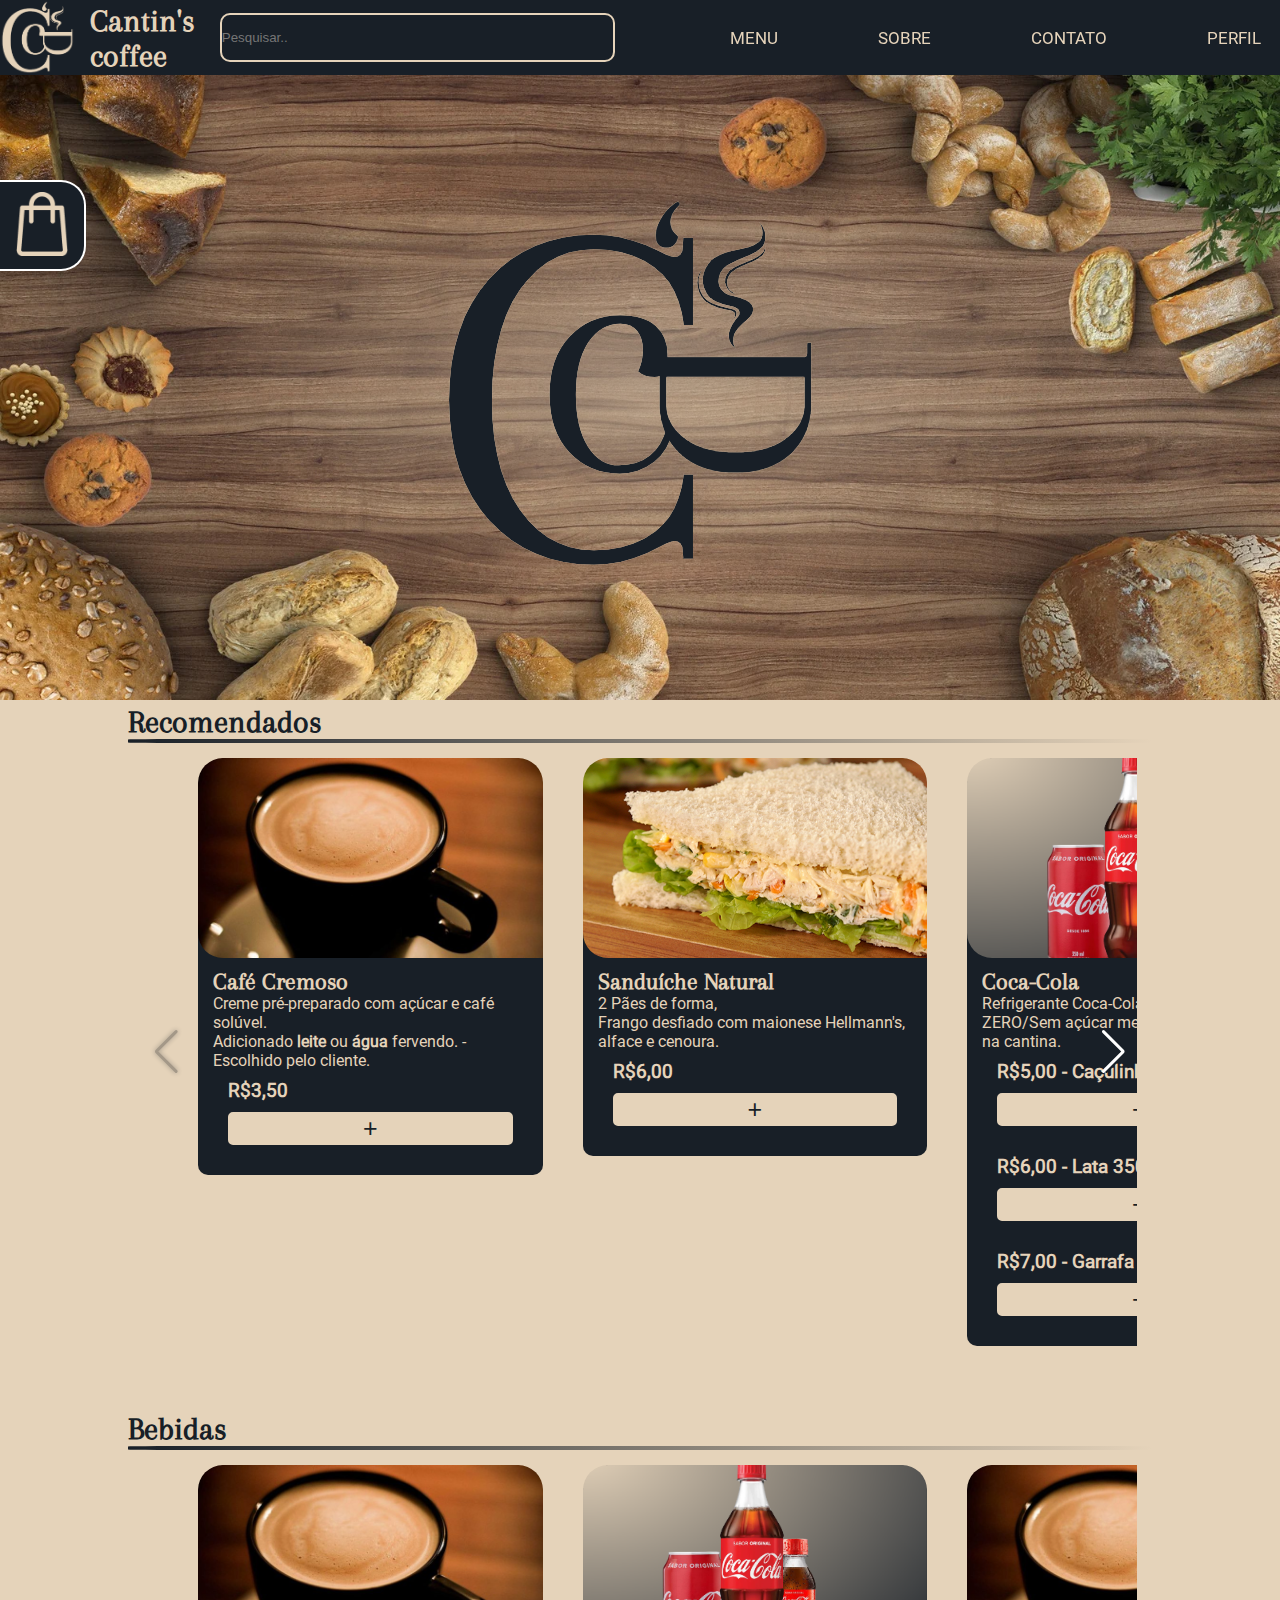
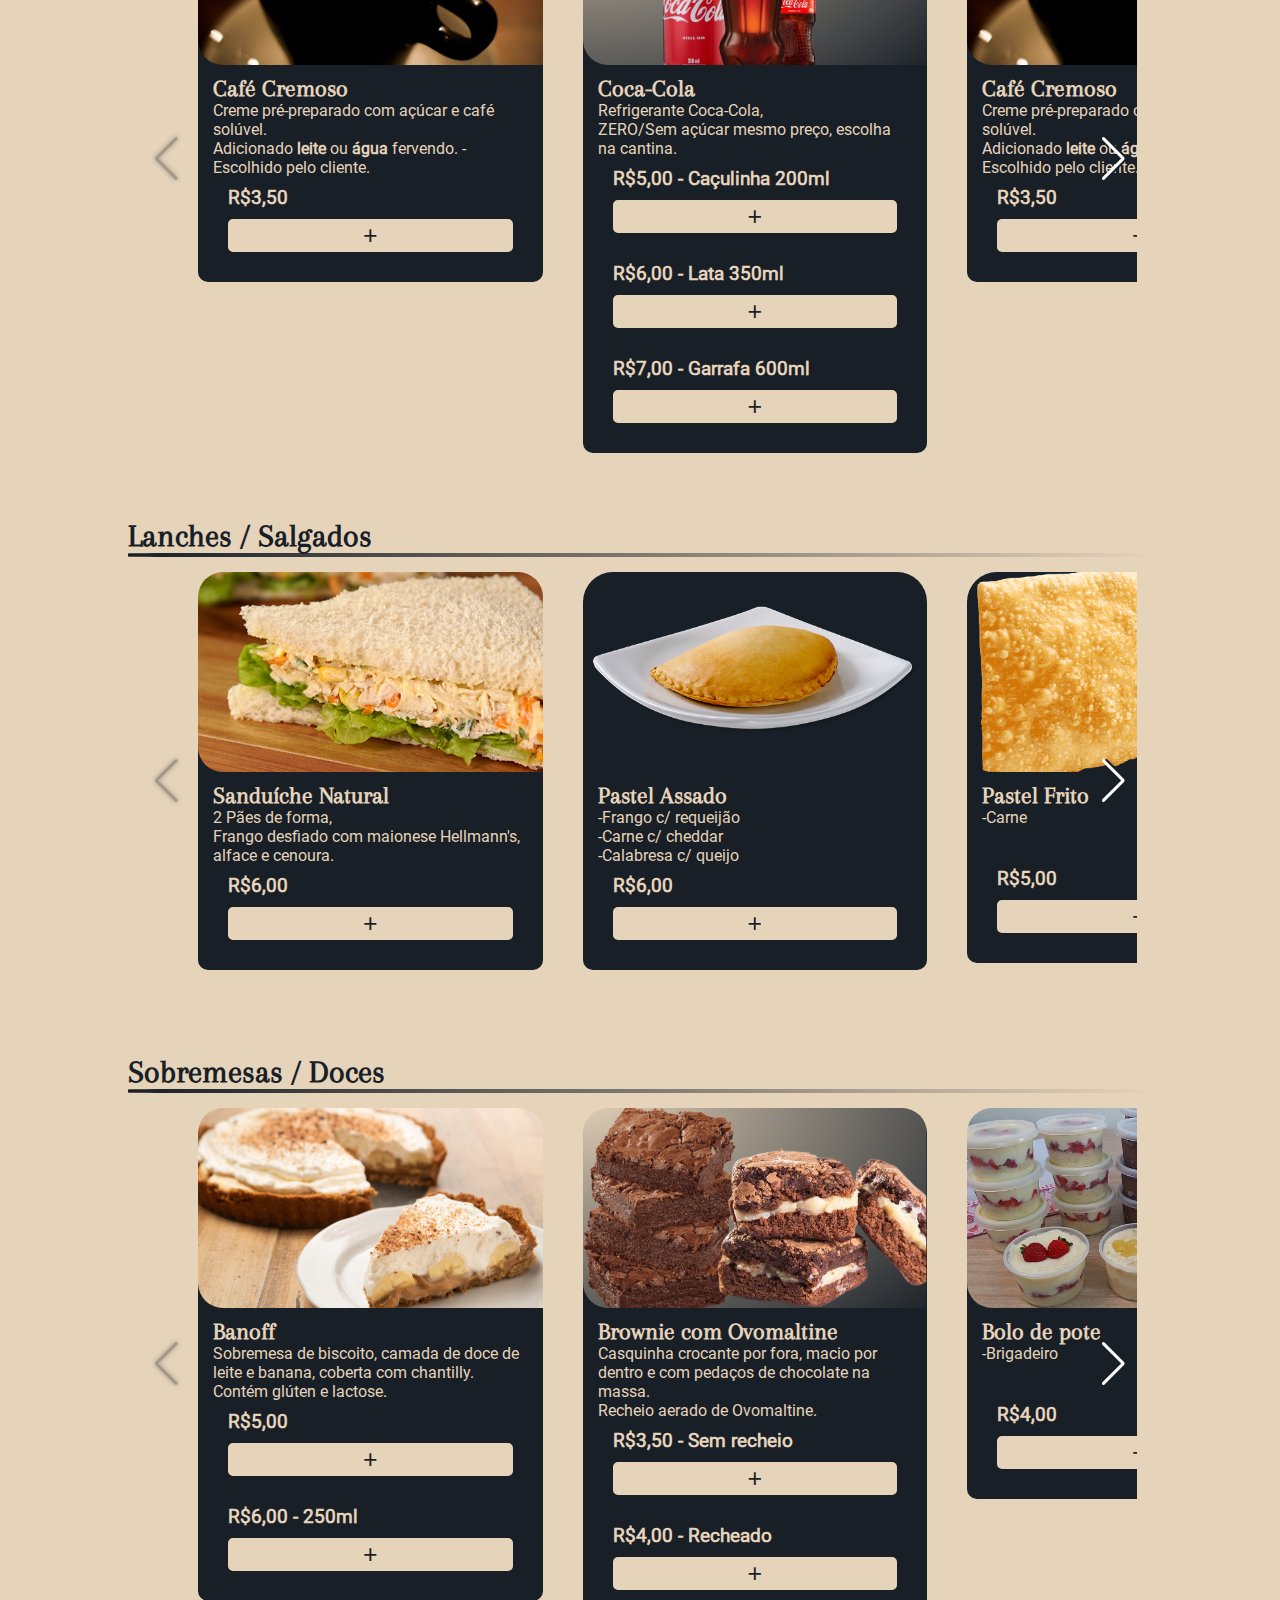
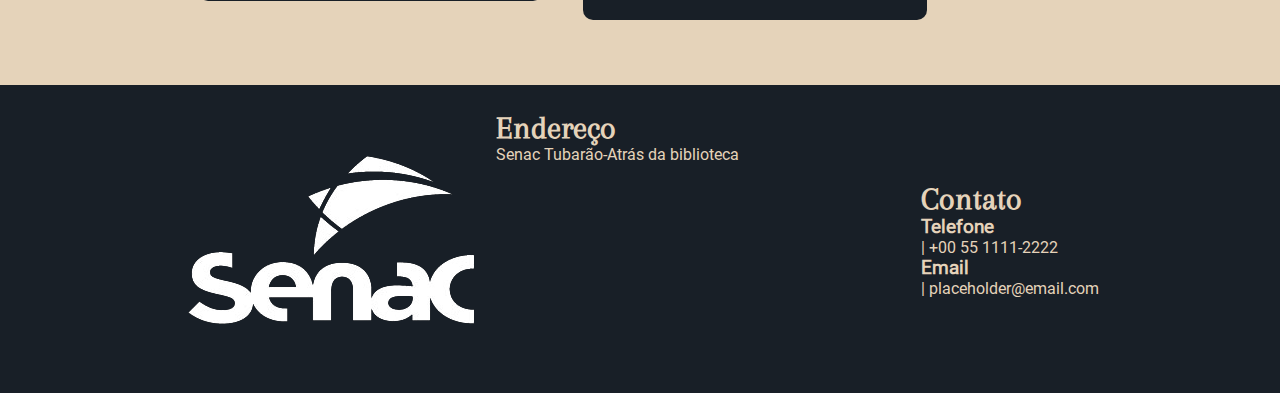
==== cantina/index.html @ e44fcb13 "cupcake" ====
<!DOCTYPE html>
<html lang="pt-br">
<head>
    <meta charset="UTF-8">
    <meta name="viewport" content="width=device-width, initial-scale=1.0">
    
    <link rel="stylesheet" href="css/cdn.jsdelivr.net_npm_swiper@10.3.1_swiper-bundle.min.css">
    <link rel="stylesheet" href="css/style.css">
    <link href='https://unpkg.com/boxicons@2.1.4/css/boxicons.min.css' rel='stylesheet'>
    
    <title>Cantin's Coffee</title>
</head>
<body>
    <div class="pop-up">
        <div class="sacola unblur">
            <button id="sacola" onclick="sacolaShow()" class="icone-sacola">
                <img src="images/sacola.png" alt="Sacola" title="Sacola">
            </button>
        </div>
        <div class="pop-carrinho unblur">
            <div class="carrinho">
                <div class="cabecalho-carrinho"> 
                    <button onclick="sacolaShow()" title="Fechar Sacola"> 
                        <i class="bx bx-chevron-left"></i>
                    </button>
                    <h2> Minha Sacola </h2>
                </div>   
                <ul>
                    <li class="carrinho-item"> 
                        <div class="imagem"> 
                            <img src="images/sanduiche-natural.jpg" alt="Sanduiche Natural"> 
                        </div>
                        <div class="info"> 
                            <h4> Sanduíche Natural </h4>
                            <div class="detalhes">
                                <p>2 Pães de forma, Frango desfiado com maionese Hellmann's, alface e cenoura.</p>
                            </div>
                            <div class="preco"> 
                                <p>R$6,00</p>
                                <div class="contador"> 
                                    <i class="bx bx-minus"> </i>
                                    <span id="quantidade">1</span>
                                    <i class="bx bx-plus"></i>
                                </div>
                            </div>
                        </div>
                    </li>
                    <li class="carrinho-item"> 
                        <div class="imagem"> 
                            <img src="images/sanduiche-natural.jpg" alt="Sanduiche Natural"> 
                        </div>
                        <div class="info"> 
                            <h4> Sanduíche Natural </h4>
                            <div class="detalhes">
                                <p>2 Pães de forma, Frango desfiado com maionese Hellmann's, alface e cenoura.</p>
                            </div>
                            <div class="preco"> 
                                <p>R$6,00</p>
                                <div class="contador"> 
                                    <i class="bx bx-minus"> </i>
                                    <span id="quantidade">1</span>
                                    <i class="bx bx-plus"></i>
                                </div>
                            </div>
                        </div>
                    </li>
                    <li class="carrinho-item"> 
                        <div class="imagem"> 
                            <img src="images/sanduiche-natural.jpg" alt="Sanduiche Natural"> 
                        </div>
                        <div class="info"> 
                            <h4> Sanduíche Natural </h4>
                            <div class="detalhes">
                                <p>2 Pães de forma, Frango desfiado com maionese Hellmann's, alface e cenoura.</p>
                            </div>
                            <div class="preco"> 
                                <p>R$6,00</p>
                                <div class="contador"> 
                                    <i class="bx bx-minus"> </i>
                                    <span id="quantidade">1</span>
                                    <i class="bx bx-plus"></i>
                                </div>
                            </div>
                        </div>
                    </li>
                </ul>
                <button class="pagar" id="pagar"><h3>pagar R$6,00</h3></button>
            </div>
        </div>
    </div>
    <div id="bg">
        <header>
            <h1 class="logo">
                <a href="#">
                    <img src="images/Logo.PNG" alt="Cantin's coffee">
                    <span>Cantin's coffee</span>
                </a>
            </h1>
            <input type="search" placeholder="Pesquisar.." class="barra-pesquisa">
            <menu>
                <ul class="nav-list">
                    <li class="nav-item"><a href="#menu" class="nav-link">MENU</a></li>
                    <li class="nav-item"><a href="#sobre" class="nav-link">SOBRE</a></li>
                    <li class="nav-item"><a href="#faleconosco" class="nav-link">CONTATO</a></li>
                    <li class="nav-item"><a href="#" class="nav-link">PERFIL</a></li>
                </ul>
            </menu>
            <div class="mobile-menu-icon">
                <button id="menu-button" onclick="menuShow()">
                    <img class="icon" src="images/menu-icone.png" alt="Menu">
                </button>
            </div>
        </header>
        <main>
            <menu class="mobile-menu">
                <ul class="nav-list">
                    <li class="nav-item"><a href="#menu" class="nav-link">MENU</a></li>
                    <li class="nav-item"><a href="#sobre" class="nav-link">SOBRE</a></li>
                    <li class="nav-item"><a href="#faleconosco" class="nav-link">CONTATO</a></li>
                    <li class="nav-item"><a href="#" class="nav-link">PERFIL</a></li>
                </ul>
            </menu>
            <article id="banner" class="banner">
                <div class="logo-banner">
                    <img src="images/Logo2-removebg.png" alt="Cantin's coffee" class="logo">
                </div>
                <img src="images/s2.jpg" alt="Cafeteria" class="background">
            </article>
            <article id="menu" class="menu">
                <section id="recomendados" class="cardapio">
                    <h1>Recomendados</h1>
                    <hr>
                    <section class="carrossel">
                        <div class="slide-container swiper">
                            <div class="slide-content slider-recomendados">
                                <div class="card-wrapper swiper-wrapper">
                                    <div class="card swiper-slide">
                                        <div class="image-content">
                                            <span class="overlay"></span>
                                            
                                            <div class="card-image">
                                                <img src="images/cafe-cremoso.jpg" alt="café cremoso" class="card-img">
                                            </div>
                                        </div>
                                        <div class="card-content">
                                            <div class="produto">
                                                <h2 class="nome">Café Cremoso</h2>
                                                <p class="descricao">Creme pré-preparado com açúcar e café solúvel.<br>Adicionado <strong>leite</strong> ou <strong>água</strong> fervendo. -Escolhido pelo cliente.</p>
                                            </div>
                                            <div class="valor">
                                                <h3 class="preco">R$3,50</h3>
                                                <button id="cafe-cremoso" class="button" title="adicionar">+</button>
                                            </div>
                                        </div>
                                    </div>
                                    <div class="card swiper-slide">
                                        <div class="image-content">
                                            <span class="overlay"></span>
                                            
                                            <div class="card-image">
                                                <img src="images/sanduiche-natural.jpg" alt="café cremoso" class="card-img">
                                            </div>
                                        </div>
                                        <div class="card-content">
                                            <div class="produto">
                                                <h2 class="nome">Sanduíche Natural</h2>
                                                <p class="descricao">2 Pães de forma,<br>Frango desfiado com maionese Hellmann's, alface e cenoura.</p>
                                            </div>
                                            <div class="valor">
                                                <h3 class="preco">R$6,00</h3>
                                                <button id="sanduiche-natural" class="button" title="adicionar">+</button>
                                            </div>
                                        </div>
                                    </div>
                                    <div class="card swiper-slide">
                                        <div class="image-content">
                                            <span class="overlay"></span>
                                            
                                            <div class="card-image">
                                                <img src="images/coca-cola.PNG" alt="café cremoso" class="card-img">
                                            </div>
                                        </div>
                                        <div class="card-content">
                                            <div class="produto">
                                                <h2 class="nome">Coca-Cola</h2>
                                                <p class="descricao">Refrigerante Coca-Cola,<br>ZERO/Sem açúcar mesmo preço, escolha na cantina.</p>
                                            </div>
                                            <div class="valor">
                                                <h3 class="preco">R$5,00 - Caçulinha 200ml</h3>
                                                <button id="refri-caçula" class="button" title="adicionar">+</button>
                                            </div>
                                            <div class="valor">
                                                <h3 class="preco">R$6,00 - Lata 350ml</h3>
                                                <button id="refri-lata" class="button" title="adicionar">+</button>
                                            </div>
                                            <div class="valor">
                                                <h3 class="preco">R$7,00 - Garrafa 600ml</h3>
                                                <button id="refri-garrafa" class="button" title="adicionar">+</button>
                                            </div>
                                        </div>
                                    </div>
                                    <div class="card swiper-slide">
                                        <div class="image-content">
                                            <span class="overlay"></span>
                                            
                                            <div class="card-image">
                                                <img src="images/banoff.jpg" alt="Banoff" class="card-img">
                                            </div>
                                        </div>
                                        <div class="card-content">
                                            <div class="produto">
                                                <h2 class="nome">Banoff</h2>
                                                <p class="descricao">Sobremesa de biscoito, camada de doce de leite e banana, coberta com chantilly.<br>Contém glúten e lactose.</p>
                                            </div>
                                            <div class="valor">
                                                <h3 class="preco">R$5,00</h3>
                                                <button id="banoff5" class="button" title="adicionar">+</button>
                                            </div>
                                            <div class="valor">
                                                <h3 class="preco">R$6,00 - 250ml</h3>
                                                <button id="banoff6" class="button" title="adicionar">+</button>
                                            </div>
                                        </div>
                                    </div>
                                    <div class="card swiper-slide">
                                        <div class="image-content">
                                            <span class="overlay"></span>
                                            
                                            <div class="card-image">
                                                <img src="images/brownie.PNG" alt="Brownie com/sem recheio" class="card-img">
                                            </div>
                                        </div>
                                        <div class="card-content">
                                            <div class="produto">
                                                <h2 class="nome">Brownie com Ovomaltine</h2>
                                                <p class="descricao">Casquinha crocante por fora, macio por dentro e com pedaços de chocolate na massa.<br>Recheio aerado de Ovomaltine.</p>
                                            </div>
                                            <div class="valor">
                                                <h3 class="preco">R$3,50 - Sem recheio</h3>
                                                <button id="brownie" class="button" title="adicionar">+</button>
                                            </div>
                                            <div class="valor">
                                                <h3 class="preco">R$4,00 - Recheado</h3>
                                                <button id="brownie-recheado" class="button" title="adicionar">+</button>
                                            </div>
                                        </div>
                                    </div>
                                    <div class="card swiper-slide">
                                        <div class="image-content">
                                            <span class="overlay"></span>
                                            
                                            <div class="card-image">
                                                <img src="images/pastel-assado.png" alt="Pastel Assado" class="card-img">
                                            </div>
                                        </div>
                                        <div class="card-content">
                                            <div class="produto">
                                                <h2 class="nome">Pastel Assado</h2>
                                                <p class="descricao">-Frango c/ requeijão<br>-Carne c/ cheddar<br>-Calabresa c/ queijo</p>
                                            </div>
                                            <div class="valor">
                                                <h3 class="preco">R$6,00</h3>
                                                <button id="pastel-assado" class="button" title="adicionar">+</button>
                                            </div>
                                        </div>
                                    </div>
                                    <div class="card swiper-slide">
                                        <div class="image-content">
                                            <span class="overlay"></span>
                                            
                                            <div class="card-image">
                                                <img src="images/pastel-frito.png" alt="Pastel Frito" class="card-img">
                                            </div>
                                        </div>
                                        <div class="card-content">
                                            <div class="produto">
                                                <h2 class="nome">Pastel Frito</h2>
                                                <p class="descricao">-Carne</p>
                                            </div>
                                            <div class="valor">
                                                <h3 class="preco">R$5,00</h3>
                                                <button id="pastel-frito" class="button" title="adicionar">+</button>
                                            </div>
                                        </div>
                                    </div>
                                    <div class="card swiper-slide">
                                        <div class="image-content">
                                            <span class="overlay"></span>
                                            
                                            <div class="card-image">
                                                <img src="images/torta-fria.jpg" alt="Torta Fria" class="card-img">
                                            </div>
                                        </div>
                                        <div class="card-content">
                                            <div class="produto">
                                                <h2 class="nome">Torta fria de Pote</h2>
                                                <p class="descricao">Frango desfiado, Maionese, cenoura.</p>
                                            </div>
                                            <div class="valor">
                                                <h3 class="preco">R$5,00</h3>
                                                <button id="torta-fria" class="button" title="adicionar">+</button>
                                            </div>
                                        </div>
                                    </div>
                                    <div class="card swiper-slide">
                                        <div class="image-content">
                                            <span class="overlay"></span>
                                            
                                            <div class="card-image">
                                                <img src="images/bolo-pote.jpg" alt="Bolo de pote" class="card-img">
                                            </div>
                                        </div>
                                        <div class="card-content">
                                            <div class="produto">
                                                <h2 class="nome">Bolo de pote</h2>
                                                <p class="descricao">-Brigadeiro<br></p>
                                            </div>
                                            <div class="valor">
                                                <h3 class="preco">R$4,00</h3>
                                                <button id="bolo-pote" class="button" title="adicionar">+</button>
                                            </div>
                                        </div>
                                    </div>
                                    <div class="card swiper-slide">
                                        <div class="image-content">
                                            <span class="overlay"></span>
                                            
                                            <div class="card-image">
                                                <img src="images/empadao.jpg" alt="Empadão" class="card-img">
                                            </div>
                                        </div>
                                        <div class="card-content">
                                            <div class="produto">
                                                <h2 class="nome">Empadão</h2>
                                                <p class="descricao">-Frango</p>
                                            </div>
                                            <div class="valor">
                                                <h3 class="preco">R$6,50</h3>
                                                <button id="empadao" class="button" title="adicionar">+</button>
                                            </div>
                                        </div>
                                    </div>
                                </div>
                            </div>
                            <div class="swiper-button-next swiper-button-next-recomendados swiper-navBtn"></div>
                            <div class="swiper-button-prev swiper-button-prev-recomendados swiper-navBtn"></div>
                        </div>
                    </section>
                </section>
                <section id="bebidas" class="cardapio">
                    <h1>Bebidas</h1>
                    <hr>
                    <section class="carrossel">
                        <div class="slide-container swiper">
                            <div class="slide-content slider-bebidas">
                                <div class="card-wrapper swiper-wrapper">
                                    <div class="card swiper-slide">
                                        <div class="image-content">
                                            <span class="overlay"></span>
                                            
                                            <div class="card-image">
                                                <img src="images/cafe-cremoso.jpg" alt="café cremoso" class="card-img">
                                            </div>
                                        </div>
                                        <div class="card-content">
                                            <div class="produto">
                                                <h2 class="nome">Café Cremoso</h2>
                                                <p class="descricao">Creme pré-preparado com açúcar e café solúvel.<br>Adicionado <strong>leite</strong> ou <strong>água</strong> fervendo. -Escolhido pelo cliente.</p>
                                            </div>
                                            <div class="valor">
                                                <h3 class="preco">R$3,50</h3>
                                                <button id="cafe-cremoso" class="button" title="adicionar">+</button>
                                            </div>
                                        </div>
                                    </div>
                                    <div class="card swiper-slide">
                                        <div class="image-content">
                                            <span class="overlay"></span>
                                            
                                            <div class="card-image">
                                                <img src="images/coca-cola.PNG" alt="Coca-Cola - Lata/Garrafa/Caçulinha" class="card-img">
                                            </div>
                                        </div>
                                        <div class="card-content">
                                            <div class="produto">
                                                <h2 class="nome">Coca-Cola</h2>
                                                <p class="descricao">Refrigerante Coca-Cola,<br>ZERO/Sem açúcar mesmo preço, escolha na cantina.</p>
                                            </div>
                                            <div class="valor">
                                                <h3 class="preco">R$5,00 - Caçulinha 200ml</h3>
                                                <button id="refri-caçula" class="button" title="adicionar">+</button>
                                            </div>
                                            <div class="valor">
                                                <h3 class="preco">R$6,00 - Lata 350ml</h3>
                                                <button id="refri-lata" class="button" title="adicionar">+</button>
                                            </div>
                                            <div class="valor">
                                                <h3 class="preco">R$7,00 - Garrafa 600ml</h3>
                                                <button id="refri-garrafa" class="button" title="adicionar">+</button>
                                            </div>
                                        </div>
                                    </div>
                                    <div class="card swiper-slide">
                                        <div class="image-content">
                                            <span class="overlay"></span>
                                            
                                            <div class="card-image">
                                                <img src="images/cafe-cremoso.jpg" alt="café cremoso" class="card-img">
                                            </div>
                                        </div>
                                        <div class="card-content">
                                            <div class="produto">
                                                <h2 class="nome">Café Cremoso</h2>
                                                <p class="descricao">Creme pré-preparado com açúcar e café solúvel.<br>Adicionado <strong>leite</strong> ou <strong>água</strong> fervendo. -Escolhido pelo cliente.</p>
                                            </div>
                                            <div class="valor">
                                                <h3 class="preco">R$3,50</h3>
                                                <button class="button" title="adicionar">+</button>
                                            </div>
                                        </div>
                                    </div>
                                    <div class="card swiper-slide">
                                        <div class="image-content">
                                            <span class="overlay"></span>
                                            
                                            <div class="card-image">
                                                <img src="images/cafe-cremoso.jpg" alt="café cremoso" class="card-img">
                                            </div>
                                        </div>
                                        <div class="card-content">
                                            <div class="produto">
                                                <h2 class="nome">Café Cremoso</h2>
                                                <p class="descricao">Creme pré-preparado com açúcar e café solúvel.<br>Adicionado <strong>leite</strong> ou <strong>água</strong> fervendo. -Escolhido pelo cliente.</p>
                                            </div>
                                            <div class="valor">
                                                <h3 class="preco">R$3,50</h3>
                                                <button class="button" title="adicionar">+</button>
                                            </div>
                                        </div>
                                    </div>
                                    <div class="card swiper-slide">
                                        <div class="image-content">
                                            <span class="overlay"></span>
                                            
                                            <div class="card-image">
                                                <img src="images/cafe-cremoso.jpg" alt="café cremoso" class="card-img">
                                            </div>
                                        </div>
                                        <div class="card-content">
                                            <div class="produto">
                                                <h2 class="nome">Café Cremoso</h2>
                                                <p class="descricao">Creme pré-preparado com açúcar e café solúvel.<br>Adicionado <strong>leite</strong> ou <strong>água</strong> fervendo. -Escolhido pelo cliente.</p>
                                            </div>
                                            <div class="valor">
                                                <h3 class="preco">R$3,50</h3>
                                                <button class="button" title="adicionar">+</button>
                                            </div>
                                        </div>
                                    </div>
                                    <div class="card swiper-slide">
                                        <div class="image-content">
                                            <span class="overlay"></span>
                                            
                                            <div class="card-image">
                                                <img src="images/cafe-cremoso.jpg" alt="café cremoso" class="card-img">
                                            </div>
                                        </div>
                                        <div class="card-content">
                                            <div class="produto">
                                                <h2 class="nome">Café Cremoso</h2>
                                                <p class="descricao">Creme pré-preparado com açúcar e café solúvel.<br>Adicionado <strong>leite</strong> ou <strong>água</strong> fervendo. -Escolhido pelo cliente.</p>
                                            </div>
                                            <div class="valor">
                                                <h3 class="preco">R$3,50</h3>
                                                <button class="button" title="adicionar">+</button>
                                            </div>
                                        </div>
                                    </div>
                                    <div class="card swiper-slide">
                                        <div class="image-content">
                                            <span class="overlay"></span>
                                            
                                            <div class="card-image">
                                                <img src="images/cafe-cremoso.jpg" alt="café cremoso" class="card-img">
                                            </div>
                                        </div>
                                        <div class="card-content">
                                            <div class="produto">
                                                <h2 class="nome">Café Cremoso</h2>
                                                <p class="descricao">Creme pré-preparado com açúcar e café solúvel.<br>Adicionado <strong>leite</strong> ou <strong>água</strong> fervendo. -Escolhido pelo cliente.</p>
                                            </div>
                                            <div class="valor">
                                                <h3 class="preco">R$3,50</h3>
                                                <button class="button" title="adicionar">+</button>
                                            </div>
                                        </div>
                                    </div>
                                    <div class="card swiper-slide">
                                        <div class="image-content">
                                            <span class="overlay"></span>
                                            
                                            <div class="card-image">
                                                <img src="images/cafe-cremoso.jpg" alt="café cremoso" class="card-img">
                                            </div>
                                        </div>
                                        <div class="card-content">
                                            <div class="produto">
                                                <h2 class="nome">Café Cremoso</h2>
                                                <p class="descricao">Creme pré-preparado com açúcar e café solúvel.<br>Adicionado <strong>leite</strong> ou <strong>água</strong> fervendo. -Escolhido pelo cliente.</p>
                                            </div>
                                            <div class="valor">
                                                <h3 class="preco">R$3,50</h3>
                                                <button class="button" title="adicionar">+</button>
                                            </div>
                                        </div>
                                    </div>
                                    <div class="card swiper-slide">
                                        <div class="image-content">
                                            <span class="overlay"></span>
                                            
                                            <div class="card-image">
                                                <img src="images/cafe-cremoso.jpg" alt="café cremoso" class="card-img">
                                            </div>
                                        </div>
                                        <div class="card-content">
                                            <div class="produto">
                                                <h2 class="nome">Café Cremoso</h2>
                                                <p class="descricao">Creme pré-preparado com açúcar e café solúvel.<br>Adicionado <strong>leite</strong> ou <strong>água</strong> fervendo. -Escolhido pelo cliente.</p>
                                            </div>
                                            <div class="valor">
                                                <h3 class="preco">R$3,50</h3>
                                                <button class="button" title="adicionar">+</button>
                                            </div>
                                        </div>
                                    </div>
                                    <div class="card swiper-slide">
                                        <div class="image-content">
                                            <span class="overlay"></span>
                                            
                                            <div class="card-image">
                                                <img src="images/cafe-cremoso.jpg" alt="café cremoso" class="card-img">
                                            </div>
                                        </div>
                                        <div class="card-content">
                                            <div class="produto">
                                                <h2 class="nome">Café Cremoso</h2>
                                                <p class="descricao">Creme pré-preparado com açúcar e café solúvel.<br>Adicionado <strong>leite</strong> ou <strong>água</strong> fervendo. -Escolhido pelo cliente.</p>
                                            </div>
                                            <div class="valor">
                                                <h3 class="preco">R$3,50</h3>
                                                <button class="button" title="adicionar">+</button>
                                            </div>
                                        </div>
                                    </div>
                                </div>
                            </div>
                            <div class="swiper-button-next swiper-button-next-bebidas swiper-navBtn"></div>
                            <div class="swiper-button-prev swiper-button-prev-bebidas swiper-navBtn"></div>
                        </div>
                    </section>
                </section>
                <section id="lanches" class="cardapio">
                    <h1>Lanches / Salgados</h1>
                    <hr>
                    <section class="carrossel">
                        <div class="slide-container swiper">
                            <div class="slide-content slider-lanches">
                                <div class="card-wrapper swiper-wrapper">
                                    <div class="card swiper-slide">
                                        <div class="image-content">
                                            <span class="overlay"></span>
                                            
                                            <div class="card-image">
                                                <img src="images/sanduiche-natural.jpg" alt="Sanduíche Natural" class="card-img">
                                            </div>
                                        </div>
                                        <div class="card-content">
                                            <div class="produto">
                                                <h2 class="nome">Sanduíche Natural</h2>
                                                <p class="descricao">2 Pães de forma,<br>Frango desfiado com maionese Hellmann's, alface e cenoura.</p>
                                            </div>
                                            <div class="valor">
                                                <h3 class="preco">R$6,00</h3>
                                                <button id="sanduiche-natural" class="button" title="adicionar">+</button>
                                            </div>
                                        </div>
                                    </div>
                                    <div class="card swiper-slide">
                                        <div class="image-content">
                                            <span class="overlay"></span>
                                            
                                            <div class="card-image">
                                                <img src="images/pastel-assado.png" alt="Pastel Assado" class="card-img">
                                            </div>
                                        </div>
                                        <div class="card-content">
                                            <div class="produto">
                                                <h2 class="nome">Pastel Assado</h2>
                                                <p class="descricao">-Frango c/ requeijão<br>-Carne c/ cheddar<br>-Calabresa c/ queijo</p>
                                            </div>
                                            <div class="valor">
                                                <h3 class="preco">R$6,00</h3>
                                                <button id="pastel-assado" class="button" title="adicionar">+</button>
                                            </div>
                                        </div>
                                    </div>
                                    <div class="card swiper-slide">
                                        <div class="image-content">
                                            <span class="overlay"></span>
                                            
                                            <div class="card-image">
                                                <img src="images/pastel-frito.png" alt="Pastel Frito" class="card-img">
                                            </div>
                                        </div>
                                        <div class="card-content">
                                            <div class="produto">
                                                <h2 class="nome">Pastel Frito</h2>
                                                <p class="descricao">-Carne</p>
                                            </div>
                                            <div class="valor">
                                                <h3 class="preco">R$5,00</h3>
                                                <button id="pastel-frito" class="button" title="adicionar">+</button>
                                            </div>
                                        </div>
                                    </div>
                                    <div class="card swiper-slide">
                                        <div class="image-content">
                                            <span class="overlay"></span>
                                            
                                            <div class="card-image">
                                                <img src="images/torta-fria.jpg" alt="Torta Fria" class="card-img">
                                            </div>
                                        </div>
                                        <div class="card-content">
                                            <div class="produto">
                                                <h2 class="nome">Torta fria de Pote</h2>
                                                <p class="descricao">Frango desfiado, Maionese, cenoura.</p>
                                            </div>
                                            <div class="valor">
                                                <h3 class="preco">R$5,00</h3>
                                                <button id="torta-fria" class="button" title="adicionar">+</button>
                                            </div>
                                        </div>
                                    </div>
                                    <div class="card swiper-slide">
                                        <div class="image-content">
                                            <span class="overlay"></span>
                                            
                                            <div class="card-image">
                                                <img src="images/empadao.jpg" alt="Empadão" class="card-img">
                                            </div>
                                        </div>
                                        <div class="card-content">
                                            <div class="produto">
                                                <h2 class="nome">Empadão</h2>
                                                <p class="descricao">-Frango</p>
                                            </div>
                                            <div class="valor">
                                                <h3 class="preco">R$6,50</h3>
                                                <button id="empadao" class="button" title="adicionar">+</button>
                                            </div>
                                        </div>
                                    </div>
                                    <div class="card swiper-slide">
                                        <div class="image-content">
                                            <span class="overlay"></span>
                                            
                                            <div class="card-image">
                                                <img src="images/cafe-cremoso.jpg" alt="café cremoso" class="card-img">
                                            </div>
                                        </div>
                                        <div class="card-content">
                                            <div class="produto">
                                                <h2 class="nome">Café Cremoso</h2>
                                                <p class="descricao">Creme pré-preparado com açúcar e café solúvel.<br>Adicionado <strong>leite</strong> ou <strong>água</strong> fervendo. -Escolhido pelo cliente.</p>
                                            </div>
                                            <div class="valor">
                                                <h3 class="preco">R$3,50</h3>
                                                <button class="button" title="adicionar">+</button>
                                            </div>
                                        </div>
                                    </div>
                                    <div class="card swiper-slide">
                                        <div class="image-content">
                                            <span class="overlay"></span>
                                            
                                            <div class="card-image">
                                                <img src="images/cafe-cremoso.jpg" alt="café cremoso" class="card-img">
                                            </div>
                                        </div>
                                        <div class="card-content">
                                            <div class="produto">
                                                <h2 class="nome">Café Cremoso</h2>
                                                <p class="descricao">Creme pré-preparado com açúcar e café solúvel.<br>Adicionado <strong>leite</strong> ou <strong>água</strong> fervendo. -Escolhido pelo cliente.</p>
                                            </div>
                                            <div class="valor">
                                                <h3 class="preco">R$3,50</h3>
                                                <button class="button" title="adicionar">+</button>
                                            </div>
                                        </div>
                                    </div>
                                    <div class="card swiper-slide">
                                        <div class="image-content">
                                            <span class="overlay"></span>
                                            
                                            <div class="card-image">
                                                <img src="images/cafe-cremoso.jpg" alt="café cremoso" class="card-img">
                                            </div>
                                        </div>
                                        <div class="card-content">
                                            <div class="produto">
                                                <h2 class="nome">Café Cremoso</h2>
                                                <p class="descricao">Creme pré-preparado com açúcar e café solúvel.<br>Adicionado <strong>leite</strong> ou <strong>água</strong> fervendo. -Escolhido pelo cliente.</p>
                                            </div>
                                            <div class="valor">
                                                <h3 class="preco">R$3,50</h3>
                                                <button class="button" title="adicionar">+</button>
                                            </div>
                                        </div>
                                    </div>
                                    <div class="card swiper-slide">
                                        <div class="image-content">
                                            <span class="overlay"></span>
                                            
                                            <div class="card-image">
                                                <img src="images/cafe-cremoso.jpg" alt="café cremoso" class="card-img">
                                            </div>
                                        </div>
                                        <div class="card-content">
                                            <div class="produto">
                                                <h2 class="nome">Café Cremoso</h2>
                                                <p class="descricao">Creme pré-preparado com açúcar e café solúvel.<br>Adicionado <strong>leite</strong> ou <strong>água</strong> fervendo. -Escolhido pelo cliente.</p>
                                            </div>
                                            <div class="valor">
                                                <h3 class="preco">R$3,50</h3>
                                                <button class="button" title="adicionar">+</button>
                                            </div>
                                        </div>
                                    </div>
                                    <div class="card swiper-slide">
                                        <div class="image-content">
                                            <span class="overlay"></span>
                                            
                                            <div class="card-image">
                                                <img src="images/cafe-cremoso.jpg" alt="café cremoso" class="card-img">
                                            </div>
                                        </div>
                                        <div class="card-content">
                                            <div class="produto">
                                                <h2 class="nome">Café Cremoso</h2>
                                                <p class="descricao">Creme pré-preparado com açúcar e café solúvel.<br>Adicionado <strong>leite</strong> ou <strong>água</strong> fervendo. -Escolhido pelo cliente.</p>
                                            </div>
                                            <div class="valor">
                                                <h3 class="preco">R$3,50</h3>
                                                <button class="button" title="adicionar">+</button>
                                            </div>
                                        </div>
                                    </div>
                                    <div class="card swiper-slide">
                                        <div class="image-content">
                                            <span class="overlay"></span>
                                            
                                            <div class="card-image">
                                                <img src="images/cafe-cremoso.jpg" alt="café cremoso" class="card-img">
                                            </div>
                                        </div>
                                        <div class="card-content">
                                            <div class="produto">
                                                <h2 class="nome">Café Cremoso</h2>
                                                <p class="descricao">Creme pré-preparado com açúcar e café solúvel.<br>Adicionado <strong>leite</strong> ou <strong>água</strong> fervendo. -Escolhido pelo cliente.</p>
                                            </div>
                                            <div class="valor">
                                                <h3 class="preco">R$3,50</h3>
                                                <button class="button" title="adicionar">+</button>
                                            </div>
                                        </div>
                                    </div>
                                </div>
                            </div>
                            <div class="swiper-button-next swiper-button-next-lanches swiper-navBtn"></div>
                            <div class="swiper-button-prev swiper-button-prev-lanches swiper-navBtn"></div>
                        </div>
                    </section>
                </section>
                <section id="doces" class="cardapio">
                    <h1>Sobremesas / Doces</h1>
                    <hr>
                    <section class="carrossel">
                        <div class="slide-container swiper">
                            <div class="slide-content slider-doces">
                                <div class="card-wrapper swiper-wrapper">
                                    <div class="card swiper-slide">
                                        <div class="image-content">
                                            <span class="overlay"></span>
                                            
                                            <div class="card-image">
                                                <img src="images/banoff.jpg" alt="Banoff" class="card-img">
                                            </div>
                                        </div>
                                        <div class="card-content">
                                            <div class="produto">
                                                <h2 class="nome">Banoff</h2>
                                                <p class="descricao">Sobremesa de biscoito, camada de doce de leite e banana, coberta com chantilly.<br>Contém glúten e lactose.</p>
                                            </div>
                                            <div class="valor">
                                                <h3 class="preco">R$5,00</h3>
                                                <button id="banoff5" class="button" title="adicionar">+</button>
                                            </div>
                                            <div class="valor">
                                                <h3 class="preco">R$6,00 - 250ml</h3>
                                                <button id="banoff6" class="button" title="adicionar">+</button>
                                            </div>
                                        </div>
                                    </div>
                                    <div class="card swiper-slide">
                                        <div class="image-content">
                                            <span class="overlay"></span>
                                            
                                            <div class="card-image">
                                                <img src="images/brownie.PNG" alt="Brownie com/sem recheio" class="card-img">
                                            </div>
                                        </div>
                                        <div class="card-content">
                                            <div class="produto">
                                                <h2 class="nome">Brownie com Ovomaltine</h2>
                                                <p class="descricao">Casquinha crocante por fora, macio por dentro e com pedaços de chocolate na massa.<br>Recheio aerado de Ovomaltine.</p>
                                            </div>
                                            <div class="valor">
                                                <h3 class="preco">R$3,50 - Sem recheio</h3>
                                                <button id="brownie" class="button" title="adicionar">+</button>
                                            </div>
                                            <div class="valor">
                                                <h3 class="preco">R$4,00 - Recheado</h3>
                                                <button id="brownie-recheado" class="button" title="adicionar">+</button>
                                            </div>
                                        </div>
                                    </div>
                                    <div class="card swiper-slide">
                                        <div class="image-content">
                                            <span class="overlay"></span>
                                            
                                            <div class="card-image">
                                                <img src="images/bolo-pote.jpg" alt="Bolo de pote" class="card-img">
                                            </div>
                                        </div>
                                        <div class="card-content">
                                            <div class="produto">
                                                <h2 class="nome">Bolo de pote</h2>
                                                <p class="descricao">-Brigadeiro<br></p>
                                            </div>
                                            <div class="valor">
                                                <h3 class="preco">R$4,00</h3>
                                                <button id="bolo-pote" class="button" title="adicionar">+</button>
                                            </div>
                                        </div>
                                    </div>
                                    <div class="card swiper-slide">
                                        <div class="image-content">
                                            <span class="overlay"></span>
                                            
                                            <div class="card-image">
                                                <img src="images/cupcake.jpg" alt="Cupcake" class="card-img">
                                            </div>
                                        </div>
                                        <div class="card-content">
                                            <div class="produto">
                                                <h2 class="nome">Cupcake</h2>
                                                <p class="descricao">-Brigadeiro<br>-Chocolate c/ chantily</p>
                                            </div>
                                            <div class="valor">
                                                <h3 class="preco">R$4,00</h3>
                                                <button id="cupcake" class="button" title="adicionar">+</button>
                                            </div>
                                        </div>
                                    </div>
                                    <div class="card swiper-slide">
                                        <div class="image-content">
                                            <span class="overlay"></span>
                                            
                                            <div class="card-image">
                                                <img src="images/cafe-cremoso.jpg" alt="café cremoso" class="card-img">
                                            </div>
                                        </div>
                                        <div class="card-content">
                                            <div class="produto">
                                                <h2 class="nome">Café Cremoso</h2>
                                                <p class="descricao">Creme pré-preparado com açúcar e café solúvel.<br>Adicionado <strong>leite</strong> ou <strong>água</strong> fervendo. -Escolhido pelo cliente.</p>
                                            </div>
                                            <div class="valor">
                                                <h3 class="preco">R$3,50</h3>
                                                <button class="button" title="adicionar">+</button>
                                            </div>
                                        </div>
                                    </div>
                                    <div class="card swiper-slide">
                                        <div class="image-content">
                                            <span class="overlay"></span>
                                            
                                            <div class="card-image">
                                                <img src="images/cafe-cremoso.jpg" alt="café cremoso" class="card-img">
                                            </div>
                                        </div>
                                        <div class="card-content">
                                            <div class="produto">
                                                <h2 class="nome">Café Cremoso</h2>
                                                <p class="descricao">Creme pré-preparado com açúcar e café solúvel.<br>Adicionado <strong>leite</strong> ou <strong>água</strong> fervendo. -Escolhido pelo cliente.</p>
                                            </div>
                                            <div class="valor">
                                                <h3 class="preco">R$3,50</h3>
                                                <button class="button" title="adicionar">+</button>
                                            </div>
                                        </div>
                                    </div>
                                    <div class="card swiper-slide">
                                        <div class="image-content">
                                            <span class="overlay"></span>
                                            
                                            <div class="card-image">
                                                <img src="images/cafe-cremoso.jpg" alt="café cremoso" class="card-img">
                                            </div>
                                        </div>
                                        <div class="card-content">
                                            <div class="produto">
                                                <h2 class="nome">Café Cremoso</h2>
                                                <p class="descricao">Creme pré-preparado com açúcar e café solúvel.<br>Adicionado <strong>leite</strong> ou <strong>água</strong> fervendo. -Escolhido pelo cliente.</p>
                                            </div>
                                            <div class="valor">
                                                <h3 class="preco">R$3,50</h3>
                                                <button class="button" title="adicionar">+</button>
                                            </div>
                                        </div>
                                    </div>
                                    <div class="card swiper-slide">
                                        <div class="image-content">
                                            <span class="overlay"></span>
                                            
                                            <div class="card-image">
                                                <img src="images/cafe-cremoso.jpg" alt="café cremoso" class="card-img">
                                            </div>
                                        </div>
                                        <div class="card-content">
                                            <div class="produto">
                                                <h2 class="nome">Café Cremoso</h2>
                                                <p class="descricao">Creme pré-preparado com açúcar e café solúvel.<br>Adicionado <strong>leite</strong> ou <strong>água</strong> fervendo. -Escolhido pelo cliente.</p>
                                            </div>
                                            <div class="valor">
                                                <h3 class="preco">R$3,50</h3>
                                                <button class="button" title="adicionar">+</button>
                                            </div>
                                        </div>
                                    </div>
                                    <div class="card swiper-slide">
                                        <div class="image-content">
                                            <span class="overlay"></span>
                                            
                                            <div class="card-image">
                                                <img src="images/cafe-cremoso.jpg" alt="café cremoso" class="card-img">
                                            </div>
                                        </div>
                                        <div class="card-content">
                                            <div class="produto">
                                                <h2 class="nome">Café Cremoso</h2>
                                                <p class="descricao">Creme pré-preparado com açúcar e café solúvel.<br>Adicionado <strong>leite</strong> ou <strong>água</strong> fervendo. -Escolhido pelo cliente.</p>
                                            </div>
                                            <div class="valor">
                                                <h3 class="preco">R$3,50</h3>
                                                <button class="button" title="adicionar">+</button>
                                            </div>
                                        </div>
                                    </div>
                                    <div class="card swiper-slide">
                                        <div class="image-content">
                                            <span class="overlay"></span>
                                            
                                            <div class="card-image">
                                                <img src="images/cafe-cremoso.jpg" alt="café cremoso" class="card-img">
                                            </div>
                                        </div>
                                        <div class="card-content">
                                            <div class="produto">
                                                <h2 class="nome">Café Cremoso</h2>
                                                <p class="descricao">Creme pré-preparado com açúcar e café solúvel.<br>Adicionado <strong>leite</strong> ou <strong>água</strong> fervendo. -Escolhido pelo cliente.</p>
                                            </div>
                                            <div class="valor">
                                                <h3 class="preco">R$3,50</h3>
                                                <button class="button" title="adicionar">+</button>
                                            </div>
                                        </div>
                                    </div>
                                </div>
                            </div>
                            <div class="swiper-button-next swiper-button-next-doces swiper-navBtn"></div>
                            <div class="swiper-button-prev swiper-button-prev-doces swiper-navBtn"></div>
                        </div>
                    </section>
                </section>
            </article>
        </main>
        <footer>
            <article id="sobre" class="sobre">
                <img src="images/senac.png" alt="Senac Tubarão">
                <div class="mapa">
                    <h1>Endereço</h1>
                    <p>Senac Tubarão-Atrás da biblioteca</p>
                    <iframe src="https://www.google.com/maps/embed?pb=!1m18!1m12!1m3!1d521.3751773231862!2d-48.99959013743967!3d-28.468096346565492!2m3!1f0!2f0!3f0!3m2!1i1024!2i768!4f13.1!3m3!1m2!1s0x95214303350ac019%3A0x9a0bea4bedff7e82!2sFaculdade%20Senac%20Tubar%C3%A3o!5e0!3m2!1spt-PT!2sbr!4v1697587692860!5m2!1spt-PT!2sbr" width="245" height="200" style="border:0;" allowfullscreen="" loading="lazy" referrerpolicy="no-referrer-when-downgrade"></iframe>
                </div>
            </article>
            <article id="faleconosco" class="faleconosco">
                <h1>Contato</h1>
                <h3>Telefone</h3>
                <p>| +00 55 1111-2222</p>
                <h3>Email</h3>
                <p>| placeholder@email.com</p>
            </article>
        </footer>
    </div>
</body>
<script src="js/cdn.jsdelivr.net_npm_swiper@10.3.1_swiper-bundle.min.js"></script>
<script src="js/script.js"></script>
</html>
---- cantina/css/style.css ----
@font-face {
    font-family: 'Arapey';
    src: url(../fonts/Arapey/Arapey-Regular.ttf);
}
@font-face {
    font-family: 'Roboto';
    src: url(../fonts/Roboto/Roboto-Regular.ttf);
}
:root{ 
    --cor-primaria: #181f27;
    --cor-secundaria: #e5d3ba;
    --cor-fundo: #2b2b2b; 
}
*{
    margin: 0;
    padding: 0;
    box-sizing: border-box;
}
body{
    background-color: #e5d3ba;
    color: #181f27;
    font-family: 'Roboto';
    overflow-x: hidden;
    min-width: 735px;
    max-width: 100vw;
}
h1{
    font-size: xx-large;
}
h2{
    font-size:x-large;
}
h1, h2{
    font-family: 'Arapey';
    font-weight: bolder;
}
h3, h4, h5, h6{
    font-family: 'Roboto';
    font-weight: bolder;
}
p{
    font-family: 'Roboto';
    font-weight: 500;
}
hr{
    width: 100%;
    padding: 2px;
    background: linear-gradient(to right, #181f27, #e5d3ba);
    border: 1px transparent;
    border-radius: 10%;
}

#bg.blur{
    filter: blur(3px);
    pointer-events: none;
    user-select: none;
}
.unblur{
    filter: none !important;
}

/*CABEÇALHO*/
header{
    background-color: #181f27;
    color: #e5d3ba;
    position: sticky;
    top: 0;
    display: flex;
    flex-direction: row;
    justify-content: space-between;
    align-items: center;
    height: 75px;
    z-index: 3;
}
header .logo a{
    display: flex;
    align-items: center;
    justify-content: space-between;
    font-family: 'Arapey';
}
header .logo img{
    height: 75px;
    width: auto;
    padding-right: 15px;
}
.barra-pesquisa{
    background-color: transparent;
    border: solid 2px #e5d3ba;
    color: #e5d3ba;
    height: 65%;
    width: 50%;
    padding: 20px 0;
    margin: 0 25px;
    border-radius: 10px;
}
header menu{
    width: 50%;
    padding: 25px;
}
header ul{
    display: flex;
    list-style: none;
    justify-content: space-between;
    padding: 15px;
}
header ul li{
    height: 100%;
}
header a{
    color: #e5d3ba;
    text-decoration: none;
}
header menu a{
    font-size: 17px;
    padding: 30px 50px;
    background-image: linear-gradient(#e5d3ba ,#e5d3ba);
    background-size: 100% 0;
    background-repeat: no-repeat;
    transition: .4s;
}
header menu a:hover{
    background-size: 100% 100%;
    color: #181f27;
}

.nav-list{
    display: flex;
    align-items: center;
    list-style: none;
    background-color: #181f27;
    color: #e5d3ba;
}
.nav-link{
    text-decoration: none;
    color: #e5d3ba;
}
.mobile-menu-icon{
    display: none;
}
.mobile-menu {
    display: none;
}
@media screen and (max-width: 1250px){
    .mobile-menu.open {
        display: block;
        position: sticky;
        top: 75px;
        z-index: 5;
        background-color: #181f27;
        color: #e5d3ba;
    }
    header menu{
        display: none;
    }
    .mobile-menu-icon{
        display: block;
    }
    .mobile-menu-icon .icon{
        position: relative;
        top: 2px;
        width: auto;
        height: 75px;
    }
    .mobile-menu-icon .icon:hover{
        box-shadow: 0 2px #e5d3ba;
    }
    .mobile-menu-icon button{
        background-color: transparent;
        border: none;
        cursor: pointer;
    }

    .mobile-menu ul{
        display: flex;
        flex-direction: column;
        text-align: center;
        padding-bottom: 3rem;
        border-top: 1px solid #e5d3ba;
    }
    .nav-item{
        display: block;
        justify-content: space-around;
        height: 0;
        width: 100%;
        padding: 2rem 0;
    }
    .nav-link{
        display: list-item;
        position: relative;
        padding: 1.5rem 0;
    }
    .nav-link:hover{
        background-color: #e5d3ba;
        color: #181f27;
    }
}
/*CORPO*/
.banner{
    display: block;
    position: relative;
    width: 100%;
    pointer-events: none;
    user-select: none;
}
.banner .background{
    object-fit:cover;
    object-position: 50% 100%;
    width: 100%;
    height: 625px;
}
.logo-banner{
    display: flex;
    position: absolute;
    justify-content: center;
    align-items: center;
    z-index: 2;
    width: 100%;
    height: 625px;
    background: radial-gradient(#e5d3ba80, transparent, transparent);
}
.logo-banner .logo{
    position: absolute;
}

/*SACOLA / CARRINHO*/
.sacola{
    position: fixed;
    top: 20%;
    z-index: 5;
    width: fit-content;
}
.icone-sacola{
    padding: 10px;
    background-color: #181f27;
    border: 2px solid #fff;
    border-left: none;
    border-radius: 0 25px 25px 0;
}
.icone-sacola:hover{
    box-shadow: 2px 2px 10px #181f27;
}
.icone-sacola img{
    height: auto;
    width: 5vw;
    cursor: pointer;
    user-select: none;
    -webkit-user-drag: none;
}

.pop-carrinho{
    display: none;
}
.pop-carrinho.open{
    display: flex;
    justify-content: center;
    align-items: center;
    position: fixed;
    z-index: 4;
    height: 100%;
    width: 100%;
}
.carrinho{
    display: flex;
    flex-direction: column;
    max-height: 70%;
    width: 450px;
    padding: 35px;
    background: #181f27;
    color: #e5d3ba;
    border-radius: 10px;
}

.carrinho .cabecalho-carrinho { 
    display: flex;
}

.carrinho .cabecalho-carrinho button{
   cursor: pointer;
   width: 40px;
   height: 40px;
   font-size: 2rem;
   line-height: 50%;
   color: var(--cor-secundaria);
   background: var(--cor-fundo);
   border: 2px solid #fff;
   border-radius: 8px 25px 25px 8px;
}

.carrinho .cabecalho-carrinho button:hover{
    color: var(--cor-primaria);
    background: var(--cor-secundaria);
    border-color: var(--cor-primaria);
}

.carrinho .cabecalho-carrinho h2{ 
    margin: auto;
    text-align: center;
    color: var(--cor-secundaria);
}

.carrinho ul{
    overflow-y: auto;
    overflow-x: hidden;
}

.carrinho .carrinho-item{ 
    display: flex;
    position: relative; 
    width: 90%;
    margin: 30px;
    height: 20vh;
    border-radius: 25px 10px 10px 25px;
    background-color: var(--cor-secundaria);
    box-shadow: 0 4px 10px var(--cor-fundo);
    user-select: none;
}

.carrinho .carrinho-item .imagem{ 
    display: flex;
    justify-content: flex-end;
    align-items: center;
    width: 10vw;
    pointer-events: none;
}
.carrinho .carrinho-item img{ 
    object-fit: cover;
    width: 100%;
    height: 100%;
    border-radius: 25px 0 0 25px;
}
.carrinho .carrinho-item .info{ 
    width: 70%; 
    height: 100%;
    padding: 14px; 
    color: var(--cor-primaria);
}

.carrinho .carrinho-item .detalhes{ 
    overflow-y: auto;
    height: 75%;
}

.carrinho .carrinho-item .preco{ 
    color: var(--cor-primaria);
    margin-top: 8px;
}

.carrinho .carrinho-item .contador{ 
    position: absolute;
    right: 15px;
    bottom: 0;
}

.carrinho .carrinho-item .contador i{ 
    cursor: pointer;
    width: 25px; 
    height: 35px; 
    font-size: 0.75rem;
    font-weight: 700;
    text-align: center;
    line-height: 35px;
    background: var(--cor-primaria);
    color: #fff;
    border: 2px solid var(--cor-primaria);
    border-bottom: none;
    border-radius: 8px 8px 0 0;
}
.carrinho .carrinho-item .contador i:hover{ 
    color: var(--cor-primaria);
    background: var(--cor-secundaria);
}

.carrinho .carrinho-item .contador span{ 
    margin: 0 6px; 
    font: 700 1rem; 
    color: var(--cor-primaria);
}

.carrinho .pagar {
    cursor: pointer;
    width: 100%;
    margin-top: 10px; 
    padding: 15px 0; 
    color: var(--cor-fundo);
    background: var(--cor-secundaria);
    border: 2px solid var(--cor-primaria);
    border-radius: 8px;
    transition: 0.3s;
}

.carrinho .pagar:hover{ 
    background: var(--cor-primaria);
    color: var(--cor-secundaria);
    border-color: var(--cor-secundaria);
}
/**/

.menu{
    display: flex;
    flex-direction: column;
    align-items: center;
    justify-content: center;
    width: 100%;
}
.cardapio{
    width: 80%;
    margin-bottom: 50px;
}

.carrossel{
    min-height: min-content;
    max-height: 1000px;
    display: flex;
    align-items: center;
    justify-content: center;
    padding: 15px;
}
@media (max-width: 760px) {
    .swiper-button-next {
      right: 15px;
      transform: rotate(90deg);
    }
    .swiper-button-prev {
      bottom: 41px;
      transform: rotate(90deg);
    }
    .cardapio{
        width: 70%;
    }
    .slide-content{
        padding-right: 0 !important;
    }
}
.swiper-navBtn{
    color: #fff;
    text-shadow: 3px 0 #181f27;
    transition: .3s ease;
}
.swiper-navBtn:hover{
    color: #e5d3ba;
    text-shadow: 0px 0px 5px #181f27;
    font-weight: 900;
}
.swiper-button-disabled{
    color: #2b2b2b;
    text-shadow: 0 0 5px #181f27;
    font-weight: 100;
    font-size: small;
}

.slide-container{
    width: 100%;
    height: 100%;
}
.slide-content{
    margin: 0 40px;
    padding-right: 200px;
    min-height: min-content;
    max-height: 1000px;
}
.card{
    height: fit-content;
    max-height: 40%;
    border-radius: 30px 30px 10px 10px;
    margin: 0 15px;
    background-color: #181f27;
    color: #e5d3ba;
}
.card-content{
    display: flex;
    flex-direction: column;
    align-items: left;
    padding: 10px 15px;
    height: 60%;
    justify-content: space-between;
}
.card-content h2, .card-content p, .card-content .button{
    z-index: 2;
}
.image-content{
    position: relative;
    row-gap: 5px;
}
.card-image{
    align-content: center;
    position: relative;
    height: 200px;
    border-radius: 25px 25px 0 25px;
}
.card-image .card-img{
    height: 100%;
    width: 100%;
    object-fit: cover;
    border-radius: 25px 25px 0 25px;
    user-select: none;
}

.nome{
    color: #e5d3ba;
}
.descricao{
    min-height: 50px;
    color: #e5d3ba;
}
.valor{
    display: flex;
    flex-direction: column;
    align-items: left;
    padding: 10px 15px;
    width: 100%;
}
.preco{
    color: #e5d3ba;
}
.button{    
    border: none;
    font-size: 25px;
    padding: 0 15px;
    border-radius: 5px;
    margin: 10px 0;
    border: 2px solid #e5d3ba;
    background-color: #e5d3ba;
    color: #181f27;
    transition: all .3s ease;
    user-select: none;
}
.button:hover{
    background-color: #181f27;
    color: #e5d3ba;
    cursor: pointer;
}

/*RODAPÉ*/
footer{
    display: flex;
    flex-direction: row;
    justify-content: space-evenly;
    align-items: center;
    background-color: #181f27;
    color: #e5d3ba;
}
.sobre{
    display: flex;
    align-items: left;
    justify-content: space-between;
    padding: 25px 0;
}
.sobre img{
    object-fit: scale-down;
    padding: 25px 15px 25px 0;
}
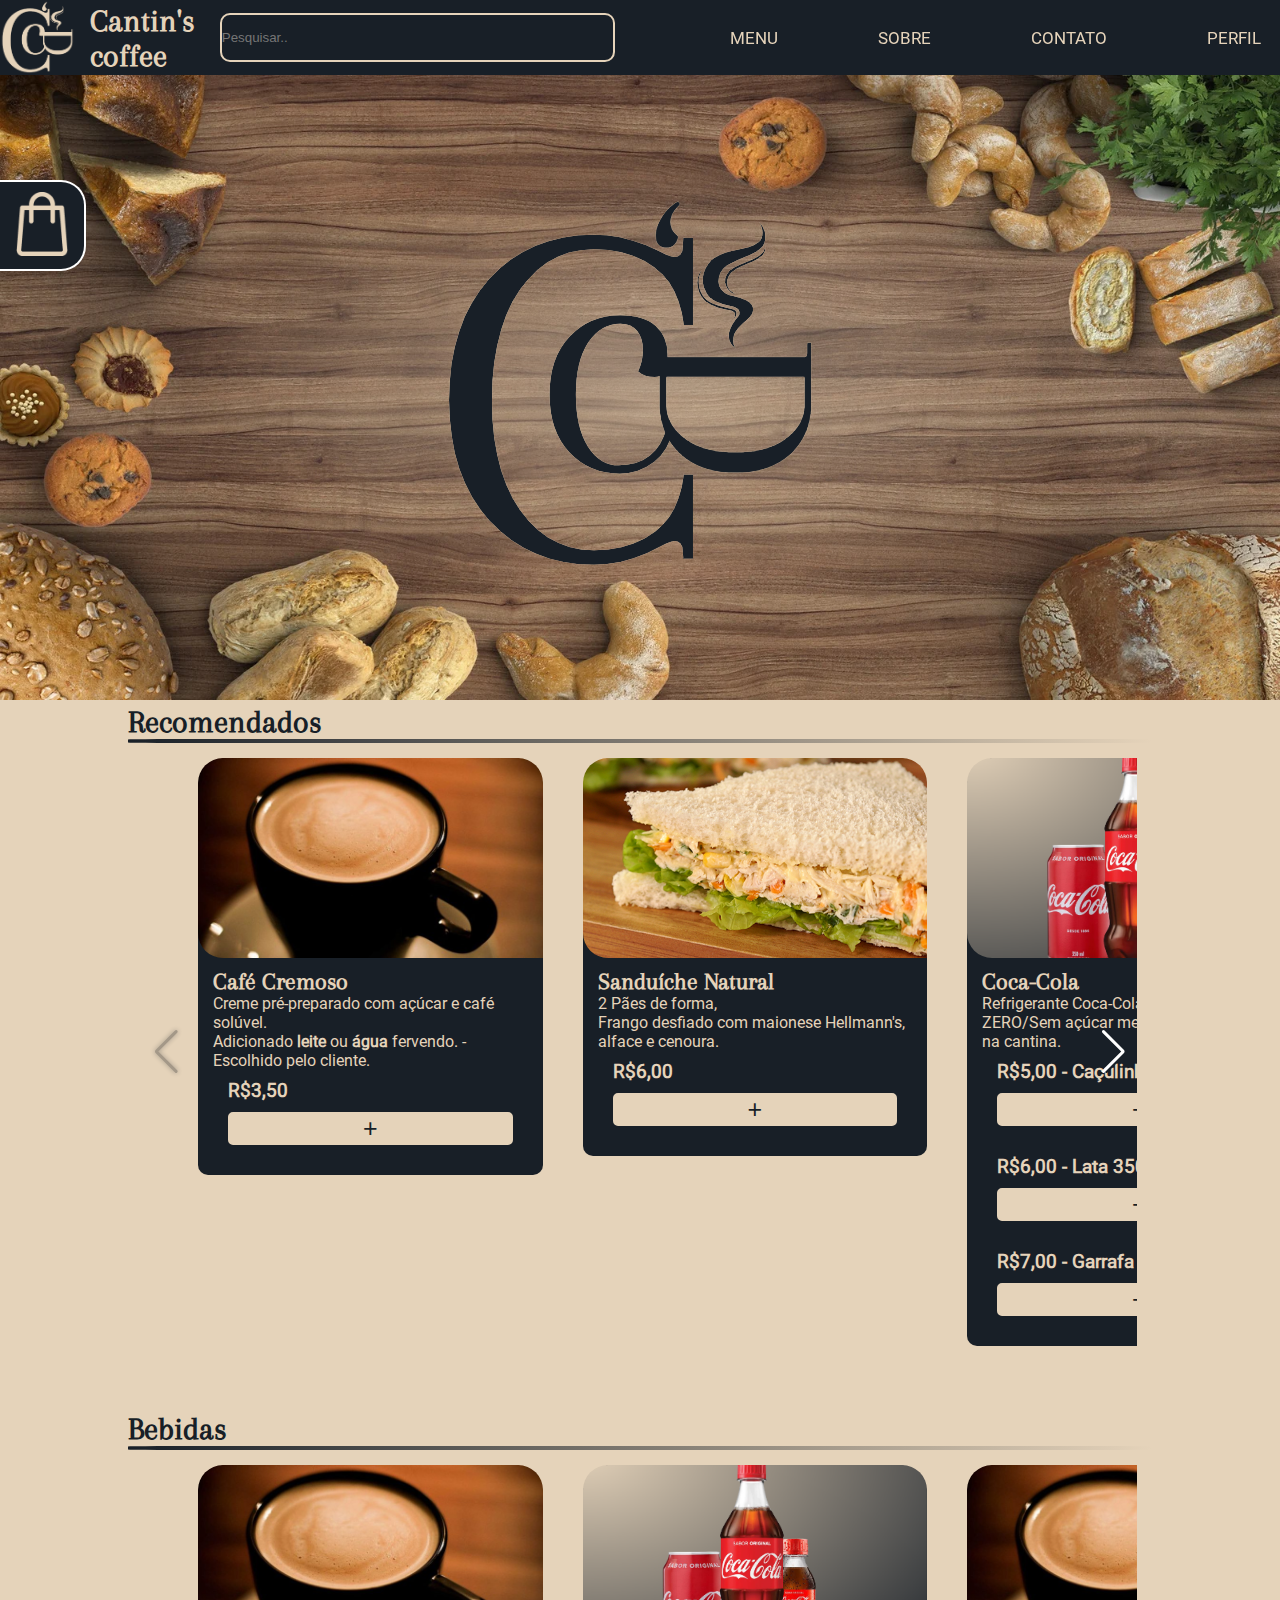
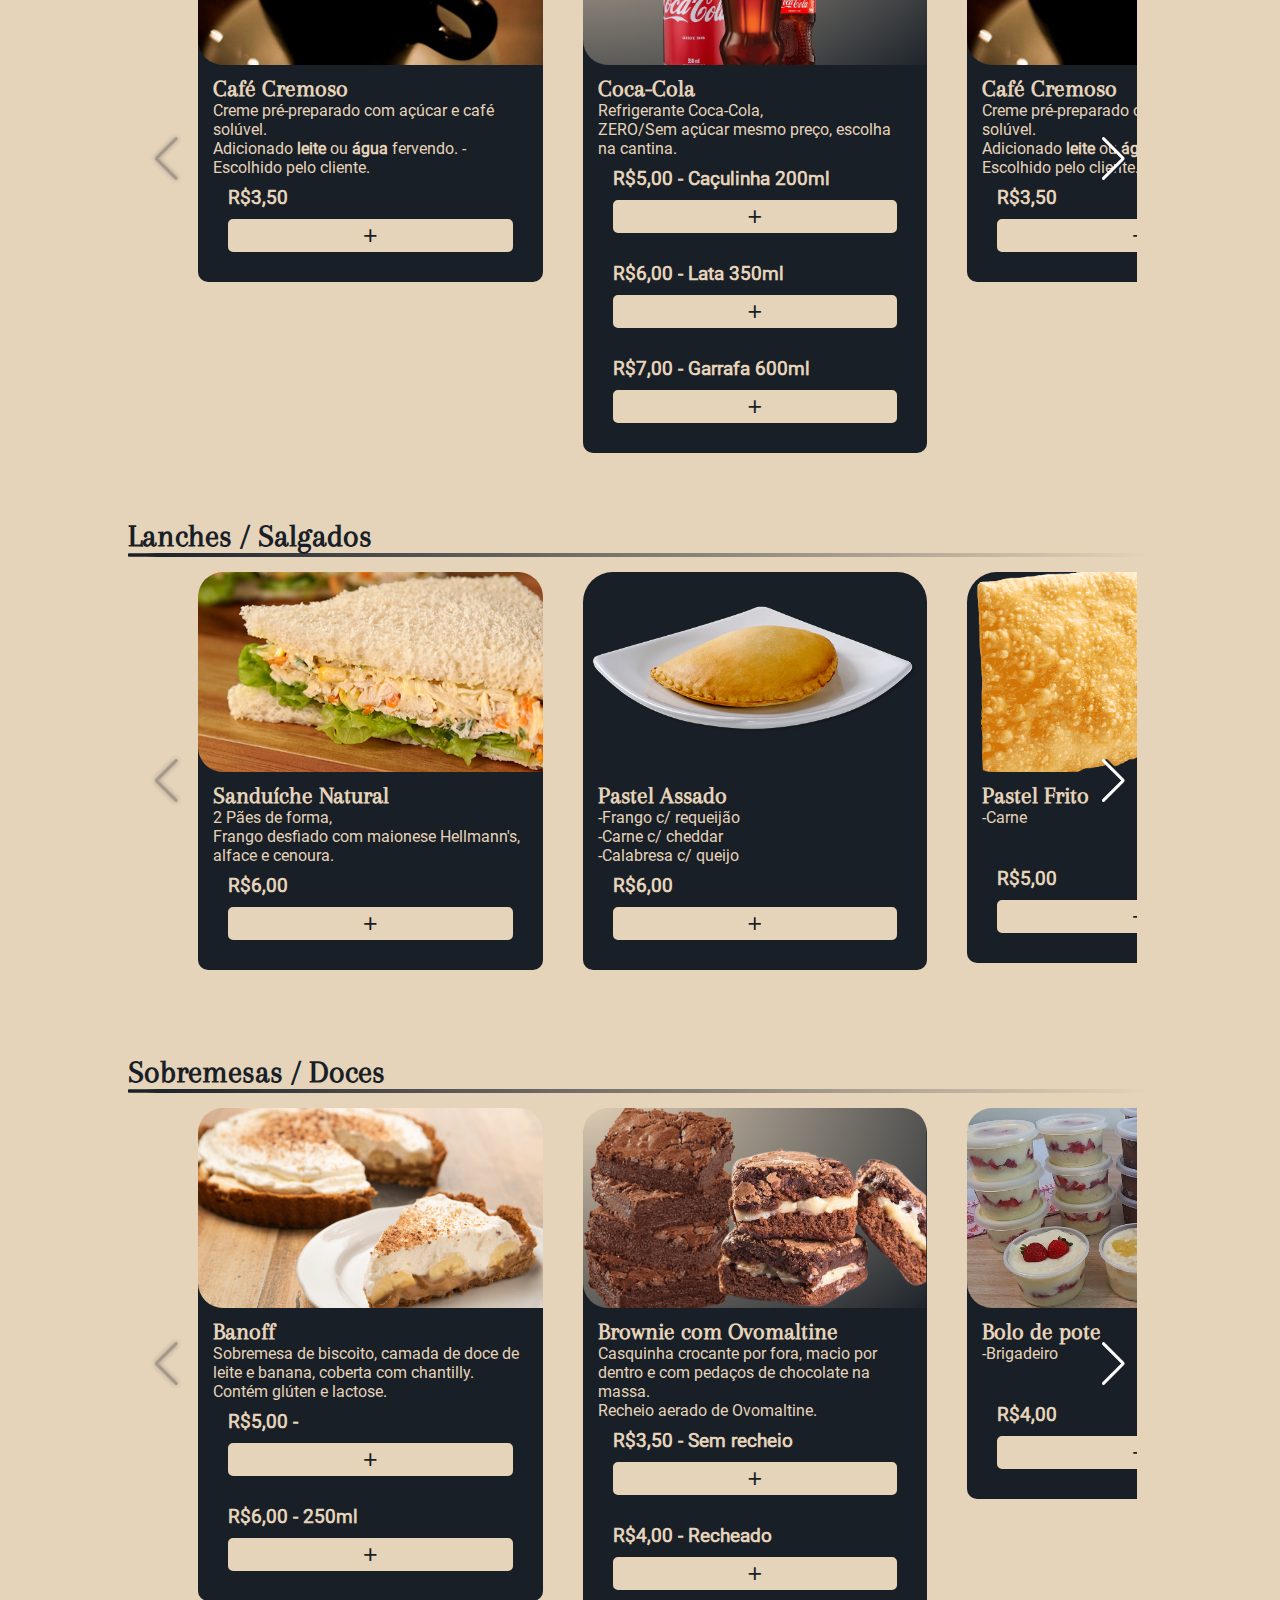
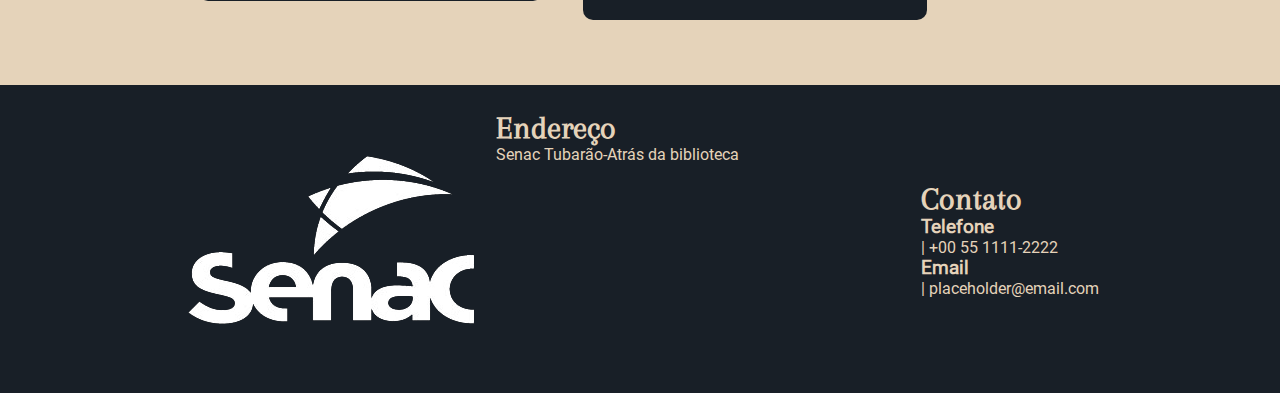
==== commit ce6fa514: "Sacola finalizada." ====
--- a/cantina/index.html
+++ b/cantina/index.html
@@ -23,68 +23,15 @@
                     <button onclick="sacolaShow()" title="Fechar Sacola"> 
                         <i class="bx bx-chevron-left"></i>
                     </button>
-                    <h2> Minha Sacola </h2>
+                    <h2> Sacola de <input type="text" name="cliente" id="cliente" placeholder="Digite seu nome aqui." class="input-cliente"> </h2>
                 </div>   
+                <hr>
                 <ul>
-                    <li class="carrinho-item"> 
-                        <div class="imagem"> 
-                            <img src="images/sanduiche-natural.jpg" alt="Sanduiche Natural"> 
-                        </div>
-                        <div class="info"> 
-                            <h4> Sanduíche Natural </h4>
-                            <div class="detalhes">
-                                <p>2 Pães de forma, Frango desfiado com maionese Hellmann's, alface e cenoura.</p>
-                            </div>
-                            <div class="preco"> 
-                                <p>R$6,00</p>
-                                <div class="contador"> 
-                                    <i class="bx bx-minus"> </i>
-                                    <span id="quantidade">1</span>
-                                    <i class="bx bx-plus"></i>
-                                </div>
-                            </div>
-                        </div>
-                    </li>
-                    <li class="carrinho-item"> 
-                        <div class="imagem"> 
-                            <img src="images/sanduiche-natural.jpg" alt="Sanduiche Natural"> 
-                        </div>
-                        <div class="info"> 
-                            <h4> Sanduíche Natural </h4>
-                            <div class="detalhes">
-                                <p>2 Pães de forma, Frango desfiado com maionese Hellmann's, alface e cenoura.</p>
-                            </div>
-                            <div class="preco"> 
-                                <p>R$6,00</p>
-                                <div class="contador"> 
-                                    <i class="bx bx-minus"> </i>
-                                    <span id="quantidade">1</span>
-                                    <i class="bx bx-plus"></i>
-                                </div>
-                            </div>
-                        </div>
-                    </li>
-                    <li class="carrinho-item"> 
-                        <div class="imagem"> 
-                            <img src="images/sanduiche-natural.jpg" alt="Sanduiche Natural"> 
-                        </div>
-                        <div class="info"> 
-                            <h4> Sanduíche Natural </h4>
-                            <div class="detalhes">
-                                <p>2 Pães de forma, Frango desfiado com maionese Hellmann's, alface e cenoura.</p>
-                            </div>
-                            <div class="preco"> 
-                                <p>R$6,00</p>
-                                <div class="contador"> 
-                                    <i class="bx bx-minus"> </i>
-                                    <span id="quantidade">1</span>
-                                    <i class="bx bx-plus"></i>
-                                </div>
-                            </div>
-                        </div>
-                    </li>
+
                 </ul>
-                <button class="pagar" id="pagar"><h3>pagar R$6,00</h3></button>
+                <hr>
+                <p>Ao pressionar 'Creditar', seu pedido será enviado e você poderá pagar e recebê-lo no <a href="#sobre" style="color: #fff;">local.</a></p>
+                <button class="finalizar" id="finalizar"><h3>Creditar R$<span class="carrinho-total">0,00</span></h3></button>
             </div>
         </div>
     </div>
@@ -148,8 +95,8 @@
                                                 <p class="descricao">Creme pré-preparado com açúcar e café solúvel.<br>Adicionado <strong>leite</strong> ou <strong>água</strong> fervendo. -Escolhido pelo cliente.</p>
                                             </div>
                                             <div class="valor">
-                                                <h3 class="preco">R$3,50</h3>
-                                                <button id="cafe-cremoso" class="button" title="adicionar">+</button>
+                                                <h3 class="preco">R$<span class="menu-card-preco">3,50</span></h3>
+                                                <button id="cafe-cremoso" class="add-button" title="adicionar">+</button>
                                             </div>
                                         </div>
                                     </div>
@@ -167,8 +114,8 @@
                                                 <p class="descricao">2 Pães de forma,<br>Frango desfiado com maionese Hellmann's, alface e cenoura.</p>
                                             </div>
                                             <div class="valor">
-                                                <h3 class="preco">R$6,00</h3>
-                                                <button id="sanduiche-natural" class="button" title="adicionar">+</button>
+                                                <h3 class="preco">R$<span class="menu-card-preco">6,00</span></h3>
+                                                <button id="sanduiche-natural" class="add-button" title="adicionar">+</button>
                                             </div>
                                         </div>
                                     </div>
@@ -186,16 +133,16 @@
                                                 <p class="descricao">Refrigerante Coca-Cola,<br>ZERO/Sem açúcar mesmo preço, escolha na cantina.</p>
                                             </div>
                                             <div class="valor">
-                                                <h3 class="preco">R$5,00 - Caçulinha 200ml</h3>
-                                                <button id="refri-caçula" class="button" title="adicionar">+</button>
-                                            </div>
-                                            <div class="valor">
-                                                <h3 class="preco">R$6,00 - Lata 350ml</h3>
-                                                <button id="refri-lata" class="button" title="adicionar">+</button>
-                                            </div>
-                                            <div class="valor">
-                                                <h3 class="preco">R$7,00 - Garrafa 600ml</h3>
-                                                <button id="refri-garrafa" class="button" title="adicionar">+</button>
+                                                <h3 class="preco">R$<span class="menu-card-preco">5,00</span> - <span class="menu-card-tipo">Caçulinha 200ml</span></h3>
+                                                <button id="refri-caçula" class="add-button" title="adicionar">+</button>
+                                            </div>
+                                            <div class="valor">
+                                                <h3 class="preco">R$<span class="menu-card-preco">6,00</span> - <span class="menu-card-tipo">Lata 350ml</span></h3>
+                                                <button id="refri-lata" class="add-button" title="adicionar">+</button>
+                                            </div>
+                                            <div class="valor">
+                                                <h3 class="preco">R$<span class="menu-card-preco">7,00</span> - <span class="menu-card-tipo">Garrafa 600ml</span></h3>
+                                                <button id="refri-garrafa" class="add-button" title="adicionar">+</button>
                                             </div>
                                         </div>
                                     </div>
@@ -213,12 +160,12 @@
                                                 <p class="descricao">Sobremesa de biscoito, camada de doce de leite e banana, coberta com chantilly.<br>Contém glúten e lactose.</p>
                                             </div>
                                             <div class="valor">
-                                                <h3 class="preco">R$5,00</h3>
-                                                <button id="banoff5" class="button" title="adicionar">+</button>
-                                            </div>
-                                            <div class="valor">
-                                                <h3 class="preco">R$6,00 - 250ml</h3>
-                                                <button id="banoff6" class="button" title="adicionar">+</button>
+                                                <h3 class="preco">R$<span class="menu-card-preco">5,00</span> - <span class="menu-card-tipo"></span></h3>
+                                                <button id="banoff5" class="add-button" title="adicionar">+</button>
+                                            </div>
+                                            <div class="valor">
+                                                <h3 class="preco">R$<span class="menu-card-preco">6,00</span> - <span class="menu-card-tipo">250ml</span></h3>
+                                                <button id="banoff6" class="add-button" title="adicionar">+</button>
                                             </div>
                                         </div>
                                     </div>
@@ -236,12 +183,12 @@
                                                 <p class="descricao">Casquinha crocante por fora, macio por dentro e com pedaços de chocolate na massa.<br>Recheio aerado de Ovomaltine.</p>
                                             </div>
                                             <div class="valor">
-                                                <h3 class="preco">R$3,50 - Sem recheio</h3>
-                                                <button id="brownie" class="button" title="adicionar">+</button>
-                                            </div>
-                                            <div class="valor">
-                                                <h3 class="preco">R$4,00 - Recheado</h3>
-                                                <button id="brownie-recheado" class="button" title="adicionar">+</button>
+                                                <h3 class="preco">R$<span class="menu-card-preco">3,50</span> - <span class="menu-card-tipo">Sem recheio</span></h3>
+                                                <button id="brownie" class="add-button" title="adicionar">+</button>
+                                            </div>
+                                            <div class="valor">
+                                                <h3 class="preco">R$<span class="menu-card-preco">4,00</span> - <span class="menu-card-tipo">Recheado</span></h3>
+                                                <button id="brownie-recheado" class="add-button" title="adicionar">+</button>
                                             </div>
                                         </div>
                                     </div>
@@ -259,8 +206,8 @@
                                                 <p class="descricao">-Frango c/ requeijão<br>-Carne c/ cheddar<br>-Calabresa c/ queijo</p>
                                             </div>
                                             <div class="valor">
-                                                <h3 class="preco">R$6,00</h3>
-                                                <button id="pastel-assado" class="button" title="adicionar">+</button>
+                                                <h3 class="preco">R$<span class="menu-card-preco">6,00</span></h3>
+                                                <button id="pastel-assado" class="add-button" title="adicionar">+</button>
                                             </div>
                                         </div>
                                     </div>
@@ -278,8 +225,8 @@
                                                 <p class="descricao">-Carne</p>
                                             </div>
                                             <div class="valor">
-                                                <h3 class="preco">R$5,00</h3>
-                                                <button id="pastel-frito" class="button" title="adicionar">+</button>
+                                                <h3 class="preco">R$<span class="menu-card-preco">5,00</span></h3>
+                                                <button id="pastel-frito" class="add-button" title="adicionar">+</button>
                                             </div>
                                         </div>
                                     </div>
@@ -297,8 +244,8 @@
                                                 <p class="descricao">Frango desfiado, Maionese, cenoura.</p>
                                             </div>
                                             <div class="valor">
-                                                <h3 class="preco">R$5,00</h3>
-                                                <button id="torta-fria" class="button" title="adicionar">+</button>
+                                                <h3 class="preco">R$<span class="menu-card-preco">5,00</span></h3>
+                                                <button id="torta-fria" class="add-button" title="adicionar">+</button>
                                             </div>
                                         </div>
                                     </div>
@@ -316,8 +263,8 @@
                                                 <p class="descricao">-Brigadeiro<br></p>
                                             </div>
                                             <div class="valor">
-                                                <h3 class="preco">R$4,00</h3>
-                                                <button id="bolo-pote" class="button" title="adicionar">+</button>
+                                                <h3 class="preco">R$<span class="menu-card-preco">4,00</span></h3>
+                                                <button id="bolo-pote" class="add-button" title="adicionar">+</button>
                                             </div>
                                         </div>
                                     </div>
@@ -335,8 +282,8 @@
                                                 <p class="descricao">-Frango</p>
                                             </div>
                                             <div class="valor">
-                                                <h3 class="preco">R$6,50</h3>
-                                                <button id="empadao" class="button" title="adicionar">+</button>
+                                                <h3 class="preco">R$<span class="menu-card-preco">6,50</span></h3>
+                                                <button id="empadao" class="add-button" title="adicionar">+</button>
                                             </div>
                                         </div>
                                     </div>
@@ -368,8 +315,8 @@
                                                 <p class="descricao">Creme pré-preparado com açúcar e café solúvel.<br>Adicionado <strong>leite</strong> ou <strong>água</strong> fervendo. -Escolhido pelo cliente.</p>
                                             </div>
                                             <div class="valor">
-                                                <h3 class="preco">R$3,50</h3>
-                                                <button id="cafe-cremoso" class="button" title="adicionar">+</button>
+                                                <h3 class="preco">R$<span class="menu-card-preco">3,50</span></h3>
+                                                <button id="cafe-cremoso" class="add-button" title="adicionar">+</button>
                                             </div>
                                         </div>
                                     </div>
@@ -387,168 +334,168 @@
                                                 <p class="descricao">Refrigerante Coca-Cola,<br>ZERO/Sem açúcar mesmo preço, escolha na cantina.</p>
                                             </div>
                                             <div class="valor">
-                                                <h3 class="preco">R$5,00 - Caçulinha 200ml</h3>
-                                                <button id="refri-caçula" class="button" title="adicionar">+</button>
-                                            </div>
-                                            <div class="valor">
-                                                <h3 class="preco">R$6,00 - Lata 350ml</h3>
-                                                <button id="refri-lata" class="button" title="adicionar">+</button>
-                                            </div>
-                                            <div class="valor">
-                                                <h3 class="preco">R$7,00 - Garrafa 600ml</h3>
-                                                <button id="refri-garrafa" class="button" title="adicionar">+</button>
-                                            </div>
-                                        </div>
-                                    </div>
-                                    <div class="card swiper-slide">
-                                        <div class="image-content">
-                                            <span class="overlay"></span>
-                                            
-                                            <div class="card-image">
-                                                <img src="images/cafe-cremoso.jpg" alt="café cremoso" class="card-img">
-                                            </div>
-                                        </div>
-                                        <div class="card-content">
-                                            <div class="produto">
-                                                <h2 class="nome">Café Cremoso</h2>
-                                                <p class="descricao">Creme pré-preparado com açúcar e café solúvel.<br>Adicionado <strong>leite</strong> ou <strong>água</strong> fervendo. -Escolhido pelo cliente.</p>
-                                            </div>
-                                            <div class="valor">
-                                                <h3 class="preco">R$3,50</h3>
-                                                <button class="button" title="adicionar">+</button>
-                                            </div>
-                                        </div>
-                                    </div>
-                                    <div class="card swiper-slide">
-                                        <div class="image-content">
-                                            <span class="overlay"></span>
-                                            
-                                            <div class="card-image">
-                                                <img src="images/cafe-cremoso.jpg" alt="café cremoso" class="card-img">
-                                            </div>
-                                        </div>
-                                        <div class="card-content">
-                                            <div class="produto">
-                                                <h2 class="nome">Café Cremoso</h2>
-                                                <p class="descricao">Creme pré-preparado com açúcar e café solúvel.<br>Adicionado <strong>leite</strong> ou <strong>água</strong> fervendo. -Escolhido pelo cliente.</p>
-                                            </div>
-                                            <div class="valor">
-                                                <h3 class="preco">R$3,50</h3>
-                                                <button class="button" title="adicionar">+</button>
-                                            </div>
-                                        </div>
-                                    </div>
-                                    <div class="card swiper-slide">
-                                        <div class="image-content">
-                                            <span class="overlay"></span>
-                                            
-                                            <div class="card-image">
-                                                <img src="images/cafe-cremoso.jpg" alt="café cremoso" class="card-img">
-                                            </div>
-                                        </div>
-                                        <div class="card-content">
-                                            <div class="produto">
-                                                <h2 class="nome">Café Cremoso</h2>
-                                                <p class="descricao">Creme pré-preparado com açúcar e café solúvel.<br>Adicionado <strong>leite</strong> ou <strong>água</strong> fervendo. -Escolhido pelo cliente.</p>
-                                            </div>
-                                            <div class="valor">
-                                                <h3 class="preco">R$3,50</h3>
-                                                <button class="button" title="adicionar">+</button>
-                                            </div>
-                                        </div>
-                                    </div>
-                                    <div class="card swiper-slide">
-                                        <div class="image-content">
-                                            <span class="overlay"></span>
-                                            
-                                            <div class="card-image">
-                                                <img src="images/cafe-cremoso.jpg" alt="café cremoso" class="card-img">
-                                            </div>
-                                        </div>
-                                        <div class="card-content">
-                                            <div class="produto">
-                                                <h2 class="nome">Café Cremoso</h2>
-                                                <p class="descricao">Creme pré-preparado com açúcar e café solúvel.<br>Adicionado <strong>leite</strong> ou <strong>água</strong> fervendo. -Escolhido pelo cliente.</p>
-                                            </div>
-                                            <div class="valor">
-                                                <h3 class="preco">R$3,50</h3>
-                                                <button class="button" title="adicionar">+</button>
-                                            </div>
-                                        </div>
-                                    </div>
-                                    <div class="card swiper-slide">
-                                        <div class="image-content">
-                                            <span class="overlay"></span>
-                                            
-                                            <div class="card-image">
-                                                <img src="images/cafe-cremoso.jpg" alt="café cremoso" class="card-img">
-                                            </div>
-                                        </div>
-                                        <div class="card-content">
-                                            <div class="produto">
-                                                <h2 class="nome">Café Cremoso</h2>
-                                                <p class="descricao">Creme pré-preparado com açúcar e café solúvel.<br>Adicionado <strong>leite</strong> ou <strong>água</strong> fervendo. -Escolhido pelo cliente.</p>
-                                            </div>
-                                            <div class="valor">
-                                                <h3 class="preco">R$3,50</h3>
-                                                <button class="button" title="adicionar">+</button>
-                                            </div>
-                                        </div>
-                                    </div>
-                                    <div class="card swiper-slide">
-                                        <div class="image-content">
-                                            <span class="overlay"></span>
-                                            
-                                            <div class="card-image">
-                                                <img src="images/cafe-cremoso.jpg" alt="café cremoso" class="card-img">
-                                            </div>
-                                        </div>
-                                        <div class="card-content">
-                                            <div class="produto">
-                                                <h2 class="nome">Café Cremoso</h2>
-                                                <p class="descricao">Creme pré-preparado com açúcar e café solúvel.<br>Adicionado <strong>leite</strong> ou <strong>água</strong> fervendo. -Escolhido pelo cliente.</p>
-                                            </div>
-                                            <div class="valor">
-                                                <h3 class="preco">R$3,50</h3>
-                                                <button class="button" title="adicionar">+</button>
-                                            </div>
-                                        </div>
-                                    </div>
-                                    <div class="card swiper-slide">
-                                        <div class="image-content">
-                                            <span class="overlay"></span>
-                                            
-                                            <div class="card-image">
-                                                <img src="images/cafe-cremoso.jpg" alt="café cremoso" class="card-img">
-                                            </div>
-                                        </div>
-                                        <div class="card-content">
-                                            <div class="produto">
-                                                <h2 class="nome">Café Cremoso</h2>
-                                                <p class="descricao">Creme pré-preparado com açúcar e café solúvel.<br>Adicionado <strong>leite</strong> ou <strong>água</strong> fervendo. -Escolhido pelo cliente.</p>
-                                            </div>
-                                            <div class="valor">
-                                                <h3 class="preco">R$3,50</h3>
-                                                <button class="button" title="adicionar">+</button>
-                                            </div>
-                                        </div>
-                                    </div>
-                                    <div class="card swiper-slide">
-                                        <div class="image-content">
-                                            <span class="overlay"></span>
-                                            
-                                            <div class="card-image">
-                                                <img src="images/cafe-cremoso.jpg" alt="café cremoso" class="card-img">
-                                            </div>
-                                        </div>
-                                        <div class="card-content">
-                                            <div class="produto">
-                                                <h2 class="nome">Café Cremoso</h2>
-                                                <p class="descricao">Creme pré-preparado com açúcar e café solúvel.<br>Adicionado <strong>leite</strong> ou <strong>água</strong> fervendo. -Escolhido pelo cliente.</p>
-                                            </div>
-                                            <div class="valor">
-                                                <h3 class="preco">R$3,50</h3>
-                                                <button class="button" title="adicionar">+</button>
+                                                <h3 class="preco">R$<span class="menu-card-preco">5,00</span> - <span class="menu-card-tipo">Caçulinha 200ml</span></h3>
+                                                <button id="refri-caçula" class="add-button" title="adicionar">+</button>
+                                            </div>
+                                            <div class="valor">
+                                                <h3 class="preco">R$<span class="menu-card-preco">6,00</span> - <span class="menu-card-tipo">Lata 350ml</span></h3>
+                                                <button id="refri-lata" class="add-button" title="adicionar">+</button>
+                                            </div>
+                                            <div class="valor">
+                                                <h3 class="preco">R$<span class="menu-card-preco">7,00</span> - <span class="menu-card-tipo">Garrafa 600ml</span></h3>
+                                                <button id="refri-garrafa" class="add-button" title="adicionar">+</button>
+                                            </div>
+                                        </div>
+                                    </div>
+                                    <div class="card swiper-slide">
+                                        <div class="image-content">
+                                            <span class="overlay"></span>
+                                            
+                                            <div class="card-image">
+                                                <img src="images/cafe-cremoso.jpg" alt="café cremoso" class="card-img">
+                                            </div>
+                                        </div>
+                                        <div class="card-content">
+                                            <div class="produto">
+                                                <h2 class="nome">Café Cremoso</h2>
+                                                <p class="descricao">Creme pré-preparado com açúcar e café solúvel.<br>Adicionado <strong>leite</strong> ou <strong>água</strong> fervendo. -Escolhido pelo cliente.</p>
+                                            </div>
+                                            <div class="valor">
+                                                <h3 class="preco">R$<span class="menu-card-preco">3,50</span></h3>
+                                                <button class="add-button" title="adicionar">+</button>
+                                            </div>
+                                        </div>
+                                    </div>
+                                    <div class="card swiper-slide">
+                                        <div class="image-content">
+                                            <span class="overlay"></span>
+                                            
+                                            <div class="card-image">
+                                                <img src="images/cafe-cremoso.jpg" alt="café cremoso" class="card-img">
+                                            </div>
+                                        </div>
+                                        <div class="card-content">
+                                            <div class="produto">
+                                                <h2 class="nome">Café Cremoso</h2>
+                                                <p class="descricao">Creme pré-preparado com açúcar e café solúvel.<br>Adicionado <strong>leite</strong> ou <strong>água</strong> fervendo. -Escolhido pelo cliente.</p>
+                                            </div>
+                                            <div class="valor">
+                                                <h3 class="preco">R$<span class="menu-card-preco">3,50</span></h3>
+                                                <button class="add-button" title="adicionar">+</button>
+                                            </div>
+                                        </div>
+                                    </div>
+                                    <div class="card swiper-slide">
+                                        <div class="image-content">
+                                            <span class="overlay"></span>
+                                            
+                                            <div class="card-image">
+                                                <img src="images/cafe-cremoso.jpg" alt="café cremoso" class="card-img">
+                                            </div>
+                                        </div>
+                                        <div class="card-content">
+                                            <div class="produto">
+                                                <h2 class="nome">Café Cremoso</h2>
+                                                <p class="descricao">Creme pré-preparado com açúcar e café solúvel.<br>Adicionado <strong>leite</strong> ou <strong>água</strong> fervendo. -Escolhido pelo cliente.</p>
+                                            </div>
+                                            <div class="valor">
+                                                <h3 class="preco">R$<span class="menu-card-preco">3,50</span></h3>
+                                                <button class="add-button" title="adicionar">+</button>
+                                            </div>
+                                        </div>
+                                    </div>
+                                    <div class="card swiper-slide">
+                                        <div class="image-content">
+                                            <span class="overlay"></span>
+                                            
+                                            <div class="card-image">
+                                                <img src="images/cafe-cremoso.jpg" alt="café cremoso" class="card-img">
+                                            </div>
+                                        </div>
+                                        <div class="card-content">
+                                            <div class="produto">
+                                                <h2 class="nome">Café Cremoso</h2>
+                                                <p class="descricao">Creme pré-preparado com açúcar e café solúvel.<br>Adicionado <strong>leite</strong> ou <strong>água</strong> fervendo. -Escolhido pelo cliente.</p>
+                                            </div>
+                                            <div class="valor">
+                                                <h3 class="preco">R$<span class="menu-card-preco">3,50</span></h3>
+                                                <button class="add-button" title="adicionar">+</button>
+                                            </div>
+                                        </div>
+                                    </div>
+                                    <div class="card swiper-slide">
+                                        <div class="image-content">
+                                            <span class="overlay"></span>
+                                            
+                                            <div class="card-image">
+                                                <img src="images/cafe-cremoso.jpg" alt="café cremoso" class="card-img">
+                                            </div>
+                                        </div>
+                                        <div class="card-content">
+                                            <div class="produto">
+                                                <h2 class="nome">Café Cremoso</h2>
+                                                <p class="descricao">Creme pré-preparado com açúcar e café solúvel.<br>Adicionado <strong>leite</strong> ou <strong>água</strong> fervendo. -Escolhido pelo cliente.</p>
+                                            </div>
+                                            <div class="valor">
+                                                <h3 class="preco">R$<span class="menu-card-preco">3,50</span></h3>
+                                                <button class="add-button" title="adicionar">+</button>
+                                            </div>
+                                        </div>
+                                    </div>
+                                    <div class="card swiper-slide">
+                                        <div class="image-content">
+                                            <span class="overlay"></span>
+                                            
+                                            <div class="card-image">
+                                                <img src="images/cafe-cremoso.jpg" alt="café cremoso" class="card-img">
+                                            </div>
+                                        </div>
+                                        <div class="card-content">
+                                            <div class="produto">
+                                                <h2 class="nome">Café Cremoso</h2>
+                                                <p class="descricao">Creme pré-preparado com açúcar e café solúvel.<br>Adicionado <strong>leite</strong> ou <strong>água</strong> fervendo. -Escolhido pelo cliente.</p>
+                                            </div>
+                                            <div class="valor">
+                                                <h3 class="preco">R$<span class="menu-card-preco">3,50</span></h3>
+                                                <button class="add-button" title="adicionar">+</button>
+                                            </div>
+                                        </div>
+                                    </div>
+                                    <div class="card swiper-slide">
+                                        <div class="image-content">
+                                            <span class="overlay"></span>
+                                            
+                                            <div class="card-image">
+                                                <img src="images/cafe-cremoso.jpg" alt="café cremoso" class="card-img">
+                                            </div>
+                                        </div>
+                                        <div class="card-content">
+                                            <div class="produto">
+                                                <h2 class="nome">Café Cremoso</h2>
+                                                <p class="descricao">Creme pré-preparado com açúcar e café solúvel.<br>Adicionado <strong>leite</strong> ou <strong>água</strong> fervendo. -Escolhido pelo cliente.</p>
+                                            </div>
+                                            <div class="valor">
+                                                <h3 class="preco">R$<span class="menu-card-preco">3,50</span></h3>
+                                                <button class="add-button" title="adicionar">+</button>
+                                            </div>
+                                        </div>
+                                    </div>
+                                    <div class="card swiper-slide">
+                                        <div class="image-content">
+                                            <span class="overlay"></span>
+                                            
+                                            <div class="card-image">
+                                                <img src="images/cafe-cremoso.jpg" alt="café cremoso" class="card-img">
+                                            </div>
+                                        </div>
+                                        <div class="card-content">
+                                            <div class="produto">
+                                                <h2 class="nome">Café Cremoso</h2>
+                                                <p class="descricao">Creme pré-preparado com açúcar e café solúvel.<br>Adicionado <strong>leite</strong> ou <strong>água</strong> fervendo. -Escolhido pelo cliente.</p>
+                                            </div>
+                                            <div class="valor">
+                                                <h3 class="preco">R$<span class="menu-card-preco">3,50</span></h3>
+                                                <button class="add-button" title="adicionar">+</button>
                                             </div>
                                         </div>
                                     </div>
@@ -580,8 +527,8 @@
                                                 <p class="descricao">2 Pães de forma,<br>Frango desfiado com maionese Hellmann's, alface e cenoura.</p>
                                             </div>
                                             <div class="valor">
-                                                <h3 class="preco">R$6,00</h3>
-                                                <button id="sanduiche-natural" class="button" title="adicionar">+</button>
+                                                <h3 class="preco">R$<span class="menu-card-preco">6,00</span></h3>
+                                                <button id="sanduiche-natural" class="add-button" title="adicionar">+</button>
                                             </div>
                                         </div>
                                     </div>
@@ -599,8 +546,8 @@
                                                 <p class="descricao">-Frango c/ requeijão<br>-Carne c/ cheddar<br>-Calabresa c/ queijo</p>
                                             </div>
                                             <div class="valor">
-                                                <h3 class="preco">R$6,00</h3>
-                                                <button id="pastel-assado" class="button" title="adicionar">+</button>
+                                                <h3 class="preco">R$<span class="menu-card-preco">6,00</span></h3>
+                                                <button id="pastel-assado" class="add-button" title="adicionar">+</button>
                                             </div>
                                         </div>
                                     </div>
@@ -618,8 +565,8 @@
                                                 <p class="descricao">-Carne</p>
                                             </div>
                                             <div class="valor">
-                                                <h3 class="preco">R$5,00</h3>
-                                                <button id="pastel-frito" class="button" title="adicionar">+</button>
+                                                <h3 class="preco">R$<span class="menu-card-preco">5,00</span></h3>
+                                                <button id="pastel-frito" class="add-button" title="adicionar">+</button>
                                             </div>
                                         </div>
                                     </div>
@@ -637,8 +584,8 @@
                                                 <p class="descricao">Frango desfiado, Maionese, cenoura.</p>
                                             </div>
                                             <div class="valor">
-                                                <h3 class="preco">R$5,00</h3>
-                                                <button id="torta-fria" class="button" title="adicionar">+</button>
+                                                <h3 class="preco">R$<span class="menu-card-preco">5,00</span></h3>
+                                                <button id="torta-fria" class="add-button" title="adicionar">+</button>
                                             </div>
                                         </div>
                                     </div>
@@ -656,122 +603,122 @@
                                                 <p class="descricao">-Frango</p>
                                             </div>
                                             <div class="valor">
-                                                <h3 class="preco">R$6,50</h3>
-                                                <button id="empadao" class="button" title="adicionar">+</button>
-                                            </div>
-                                        </div>
-                                    </div>
-                                    <div class="card swiper-slide">
-                                        <div class="image-content">
-                                            <span class="overlay"></span>
-                                            
-                                            <div class="card-image">
-                                                <img src="images/cafe-cremoso.jpg" alt="café cremoso" class="card-img">
-                                            </div>
-                                        </div>
-                                        <div class="card-content">
-                                            <div class="produto">
-                                                <h2 class="nome">Café Cremoso</h2>
-                                                <p class="descricao">Creme pré-preparado com açúcar e café solúvel.<br>Adicionado <strong>leite</strong> ou <strong>água</strong> fervendo. -Escolhido pelo cliente.</p>
-                                            </div>
-                                            <div class="valor">
-                                                <h3 class="preco">R$3,50</h3>
-                                                <button class="button" title="adicionar">+</button>
-                                            </div>
-                                        </div>
-                                    </div>
-                                    <div class="card swiper-slide">
-                                        <div class="image-content">
-                                            <span class="overlay"></span>
-                                            
-                                            <div class="card-image">
-                                                <img src="images/cafe-cremoso.jpg" alt="café cremoso" class="card-img">
-                                            </div>
-                                        </div>
-                                        <div class="card-content">
-                                            <div class="produto">
-                                                <h2 class="nome">Café Cremoso</h2>
-                                                <p class="descricao">Creme pré-preparado com açúcar e café solúvel.<br>Adicionado <strong>leite</strong> ou <strong>água</strong> fervendo. -Escolhido pelo cliente.</p>
-                                            </div>
-                                            <div class="valor">
-                                                <h3 class="preco">R$3,50</h3>
-                                                <button class="button" title="adicionar">+</button>
-                                            </div>
-                                        </div>
-                                    </div>
-                                    <div class="card swiper-slide">
-                                        <div class="image-content">
-                                            <span class="overlay"></span>
-                                            
-                                            <div class="card-image">
-                                                <img src="images/cafe-cremoso.jpg" alt="café cremoso" class="card-img">
-                                            </div>
-                                        </div>
-                                        <div class="card-content">
-                                            <div class="produto">
-                                                <h2 class="nome">Café Cremoso</h2>
-                                                <p class="descricao">Creme pré-preparado com açúcar e café solúvel.<br>Adicionado <strong>leite</strong> ou <strong>água</strong> fervendo. -Escolhido pelo cliente.</p>
-                                            </div>
-                                            <div class="valor">
-                                                <h3 class="preco">R$3,50</h3>
-                                                <button class="button" title="adicionar">+</button>
-                                            </div>
-                                        </div>
-                                    </div>
-                                    <div class="card swiper-slide">
-                                        <div class="image-content">
-                                            <span class="overlay"></span>
-                                            
-                                            <div class="card-image">
-                                                <img src="images/cafe-cremoso.jpg" alt="café cremoso" class="card-img">
-                                            </div>
-                                        </div>
-                                        <div class="card-content">
-                                            <div class="produto">
-                                                <h2 class="nome">Café Cremoso</h2>
-                                                <p class="descricao">Creme pré-preparado com açúcar e café solúvel.<br>Adicionado <strong>leite</strong> ou <strong>água</strong> fervendo. -Escolhido pelo cliente.</p>
-                                            </div>
-                                            <div class="valor">
-                                                <h3 class="preco">R$3,50</h3>
-                                                <button class="button" title="adicionar">+</button>
-                                            </div>
-                                        </div>
-                                    </div>
-                                    <div class="card swiper-slide">
-                                        <div class="image-content">
-                                            <span class="overlay"></span>
-                                            
-                                            <div class="card-image">
-                                                <img src="images/cafe-cremoso.jpg" alt="café cremoso" class="card-img">
-                                            </div>
-                                        </div>
-                                        <div class="card-content">
-                                            <div class="produto">
-                                                <h2 class="nome">Café Cremoso</h2>
-                                                <p class="descricao">Creme pré-preparado com açúcar e café solúvel.<br>Adicionado <strong>leite</strong> ou <strong>água</strong> fervendo. -Escolhido pelo cliente.</p>
-                                            </div>
-                                            <div class="valor">
-                                                <h3 class="preco">R$3,50</h3>
-                                                <button class="button" title="adicionar">+</button>
-                                            </div>
-                                        </div>
-                                    </div>
-                                    <div class="card swiper-slide">
-                                        <div class="image-content">
-                                            <span class="overlay"></span>
-                                            
-                                            <div class="card-image">
-                                                <img src="images/cafe-cremoso.jpg" alt="café cremoso" class="card-img">
-                                            </div>
-                                        </div>
-                                        <div class="card-content">
-                                            <div class="produto">
-                                                <h2 class="nome">Café Cremoso</h2>
-                                                <p class="descricao">Creme pré-preparado com açúcar e café solúvel.<br>Adicionado <strong>leite</strong> ou <strong>água</strong> fervendo. -Escolhido pelo cliente.</p>
-                                            </div>
-                                            <div class="valor">
-                                                <h3 class="preco">R$3,50</h3>
-                                                <button class="button" title="adicionar">+</button>
+                                                <h3 class="preco">R$<span class="menu-card-preco">6,50</span></h3>
+                                                <button id="empadao" class="add-button" title="adicionar">+</button>
+                                            </div>
+                                        </div>
+                                    </div>
+                                    <div class="card swiper-slide">
+                                        <div class="image-content">
+                                            <span class="overlay"></span>
+                                            
+                                            <div class="card-image">
+                                                <img src="images/cafe-cremoso.jpg" alt="café cremoso" class="card-img">
+                                            </div>
+                                        </div>
+                                        <div class="card-content">
+                                            <div class="produto">
+                                                <h2 class="nome">Café Cremoso</h2>
+                                                <p class="descricao">Creme pré-preparado com açúcar e café solúvel.<br>Adicionado <strong>leite</strong> ou <strong>água</strong> fervendo. -Escolhido pelo cliente.</p>
+                                            </div>
+                                            <div class="valor">
+                                                <h3 class="preco">R$<span class="menu-card-preco">3,50</span></h3>
+                                                <button class="add-button" title="adicionar">+</button>
+                                            </div>
+                                        </div>
+                                    </div>
+                                    <div class="card swiper-slide">
+                                        <div class="image-content">
+                                            <span class="overlay"></span>
+                                            
+                                            <div class="card-image">
+                                                <img src="images/cafe-cremoso.jpg" alt="café cremoso" class="card-img">
+                                            </div>
+                                        </div>
+                                        <div class="card-content">
+                                            <div class="produto">
+                                                <h2 class="nome">Café Cremoso</h2>
+                                                <p class="descricao">Creme pré-preparado com açúcar e café solúvel.<br>Adicionado <strong>leite</strong> ou <strong>água</strong> fervendo. -Escolhido pelo cliente.</p>
+                                            </div>
+                                            <div class="valor">
+                                                <h3 class="preco">R$<span class="menu-card-preco">3,50</span></h3>
+                                                <button class="add-button" title="adicionar">+</button>
+                                            </div>
+                                        </div>
+                                    </div>
+                                    <div class="card swiper-slide">
+                                        <div class="image-content">
+                                            <span class="overlay"></span>
+                                            
+                                            <div class="card-image">
+                                                <img src="images/cafe-cremoso.jpg" alt="café cremoso" class="card-img">
+                                            </div>
+                                        </div>
+                                        <div class="card-content">
+                                            <div class="produto">
+                                                <h2 class="nome">Café Cremoso</h2>
+                                                <p class="descricao">Creme pré-preparado com açúcar e café solúvel.<br>Adicionado <strong>leite</strong> ou <strong>água</strong> fervendo. -Escolhido pelo cliente.</p>
+                                            </div>
+                                            <div class="valor">
+                                                <h3 class="preco">R$<span class="menu-card-preco">3,50</span></h3>
+                                                <button class="add-button" title="adicionar">+</button>
+                                            </div>
+                                        </div>
+                                    </div>
+                                    <div class="card swiper-slide">
+                                        <div class="image-content">
+                                            <span class="overlay"></span>
+                                            
+                                            <div class="card-image">
+                                                <img src="images/cafe-cremoso.jpg" alt="café cremoso" class="card-img">
+                                            </div>
+                                        </div>
+                                        <div class="card-content">
+                                            <div class="produto">
+                                                <h2 class="nome">Café Cremoso</h2>
+                                                <p class="descricao">Creme pré-preparado com açúcar e café solúvel.<br>Adicionado <strong>leite</strong> ou <strong>água</strong> fervendo. -Escolhido pelo cliente.</p>
+                                            </div>
+                                            <div class="valor">
+                                                <h3 class="preco">R$<span class="menu-card-preco">3,50</span></h3>
+                                                <button class="add-button" title="adicionar">+</button>
+                                            </div>
+                                        </div>
+                                    </div>
+                                    <div class="card swiper-slide">
+                                        <div class="image-content">
+                                            <span class="overlay"></span>
+                                            
+                                            <div class="card-image">
+                                                <img src="images/cafe-cremoso.jpg" alt="café cremoso" class="card-img">
+                                            </div>
+                                        </div>
+                                        <div class="card-content">
+                                            <div class="produto">
+                                                <h2 class="nome">Café Cremoso</h2>
+                                                <p class="descricao">Creme pré-preparado com açúcar e café solúvel.<br>Adicionado <strong>leite</strong> ou <strong>água</strong> fervendo. -Escolhido pelo cliente.</p>
+                                            </div>
+                                            <div class="valor">
+                                                <h3 class="preco">R$<span class="menu-card-preco">3,50</span></h3>
+                                                <button class="add-button" title="adicionar">+</button>
+                                            </div>
+                                        </div>
+                                    </div>
+                                    <div class="card swiper-slide">
+                                        <div class="image-content">
+                                            <span class="overlay"></span>
+                                            
+                                            <div class="card-image">
+                                                <img src="images/cafe-cremoso.jpg" alt="café cremoso" class="card-img">
+                                            </div>
+                                        </div>
+                                        <div class="card-content">
+                                            <div class="produto">
+                                                <h2 class="nome">Café Cremoso</h2>
+                                                <p class="descricao">Creme pré-preparado com açúcar e café solúvel.<br>Adicionado <strong>leite</strong> ou <strong>água</strong> fervendo. -Escolhido pelo cliente.</p>
+                                            </div>
+                                            <div class="valor">
+                                                <h3 class="preco">R$<span class="menu-card-preco">3,50</span></h3>
+                                                <button class="add-button" title="adicionar">+</button>
                                             </div>
                                         </div>
                                     </div>
@@ -803,12 +750,12 @@
                                                 <p class="descricao">Sobremesa de biscoito, camada de doce de leite e banana, coberta com chantilly.<br>Contém glúten e lactose.</p>
                                             </div>
                                             <div class="valor">
-                                                <h3 class="preco">R$5,00</h3>
-                                                <button id="banoff5" class="button" title="adicionar">+</button>
-                                            </div>
-                                            <div class="valor">
-                                                <h3 class="preco">R$6,00 - 250ml</h3>
-                                                <button id="banoff6" class="button" title="adicionar">+</button>
+                                                <h3 class="preco">R$<span class="menu-card-preco">5,00</span> - <span class="menu-card-tipo"></span></h3>
+                                                <button id="banoff5" class="add-button" title="adicionar">+</button>
+                                            </div>
+                                            <div class="valor">
+                                                <h3 class="preco">R$<span class="menu-card-preco">6,00</span> - <span class="menu-card-tipo">250ml</span></h3>
+                                                <button id="banoff6" class="add-button" title="adicionar">+</button>
                                             </div>
                                         </div>
                                     </div>
@@ -826,12 +773,12 @@
                                                 <p class="descricao">Casquinha crocante por fora, macio por dentro e com pedaços de chocolate na massa.<br>Recheio aerado de Ovomaltine.</p>
                                             </div>
                                             <div class="valor">
-                                                <h3 class="preco">R$3,50 - Sem recheio</h3>
-                                                <button id="brownie" class="button" title="adicionar">+</button>
-                                            </div>
-                                            <div class="valor">
-                                                <h3 class="preco">R$4,00 - Recheado</h3>
-                                                <button id="brownie-recheado" class="button" title="adicionar">+</button>
+                                                <h3 class="preco">R$<span class="menu-card-preco">3,50</span> - <span class="menu-card-tipo">Sem recheio</span></h3>
+                                                <button id="brownie" class="add-button" title="adicionar">+</button>
+                                            </div>
+                                            <div class="valor">
+                                                <h3 class="preco">R$<span class="menu-card-preco">4,00</span> - <span class="menu-card-tipo">Recheado</span></h3>
+                                                <button id="brownie-recheado" class="add-button" title="adicionar">+</button>
                                             </div>
                                         </div>
                                     </div>
@@ -849,8 +796,8 @@
                                                 <p class="descricao">-Brigadeiro<br></p>
                                             </div>
                                             <div class="valor">
-                                                <h3 class="preco">R$4,00</h3>
-                                                <button id="bolo-pote" class="button" title="adicionar">+</button>
+                                                <h3 class="preco">R$<span class="menu-card-preco">4,00</span></h3>
+                                                <button id="bolo-pote" class="add-button" title="adicionar">+</button>
                                             </div>
                                         </div>
                                     </div>
@@ -868,122 +815,122 @@
                                                 <p class="descricao">-Brigadeiro<br>-Chocolate c/ chantily</p>
                                             </div>
                                             <div class="valor">
-                                                <h3 class="preco">R$4,00</h3>
-                                                <button id="cupcake" class="button" title="adicionar">+</button>
-                                            </div>
-                                        </div>
-                                    </div>
-                                    <div class="card swiper-slide">
-                                        <div class="image-content">
-                                            <span class="overlay"></span>
-                                            
-                                            <div class="card-image">
-                                                <img src="images/cafe-cremoso.jpg" alt="café cremoso" class="card-img">
-                                            </div>
-                                        </div>
-                                        <div class="card-content">
-                                            <div class="produto">
-                                                <h2 class="nome">Café Cremoso</h2>
-                                                <p class="descricao">Creme pré-preparado com açúcar e café solúvel.<br>Adicionado <strong>leite</strong> ou <strong>água</strong> fervendo. -Escolhido pelo cliente.</p>
-                                            </div>
-                                            <div class="valor">
-                                                <h3 class="preco">R$3,50</h3>
-                                                <button class="button" title="adicionar">+</button>
-                                            </div>
-                                        </div>
-                                    </div>
-                                    <div class="card swiper-slide">
-                                        <div class="image-content">
-                                            <span class="overlay"></span>
-                                            
-                                            <div class="card-image">
-                                                <img src="images/cafe-cremoso.jpg" alt="café cremoso" class="card-img">
-                                            </div>
-                                        </div>
-                                        <div class="card-content">
-                                            <div class="produto">
-                                                <h2 class="nome">Café Cremoso</h2>
-                                                <p class="descricao">Creme pré-preparado com açúcar e café solúvel.<br>Adicionado <strong>leite</strong> ou <strong>água</strong> fervendo. -Escolhido pelo cliente.</p>
-                                            </div>
-                                            <div class="valor">
-                                                <h3 class="preco">R$3,50</h3>
-                                                <button class="button" title="adicionar">+</button>
-                                            </div>
-                                        </div>
-                                    </div>
-                                    <div class="card swiper-slide">
-                                        <div class="image-content">
-                                            <span class="overlay"></span>
-                                            
-                                            <div class="card-image">
-                                                <img src="images/cafe-cremoso.jpg" alt="café cremoso" class="card-img">
-                                            </div>
-                                        </div>
-                                        <div class="card-content">
-                                            <div class="produto">
-                                                <h2 class="nome">Café Cremoso</h2>
-                                                <p class="descricao">Creme pré-preparado com açúcar e café solúvel.<br>Adicionado <strong>leite</strong> ou <strong>água</strong> fervendo. -Escolhido pelo cliente.</p>
-                                            </div>
-                                            <div class="valor">
-                                                <h3 class="preco">R$3,50</h3>
-                                                <button class="button" title="adicionar">+</button>
-                                            </div>
-                                        </div>
-                                    </div>
-                                    <div class="card swiper-slide">
-                                        <div class="image-content">
-                                            <span class="overlay"></span>
-                                            
-                                            <div class="card-image">
-                                                <img src="images/cafe-cremoso.jpg" alt="café cremoso" class="card-img">
-                                            </div>
-                                        </div>
-                                        <div class="card-content">
-                                            <div class="produto">
-                                                <h2 class="nome">Café Cremoso</h2>
-                                                <p class="descricao">Creme pré-preparado com açúcar e café solúvel.<br>Adicionado <strong>leite</strong> ou <strong>água</strong> fervendo. -Escolhido pelo cliente.</p>
-                                            </div>
-                                            <div class="valor">
-                                                <h3 class="preco">R$3,50</h3>
-                                                <button class="button" title="adicionar">+</button>
-                                            </div>
-                                        </div>
-                                    </div>
-                                    <div class="card swiper-slide">
-                                        <div class="image-content">
-                                            <span class="overlay"></span>
-                                            
-                                            <div class="card-image">
-                                                <img src="images/cafe-cremoso.jpg" alt="café cremoso" class="card-img">
-                                            </div>
-                                        </div>
-                                        <div class="card-content">
-                                            <div class="produto">
-                                                <h2 class="nome">Café Cremoso</h2>
-                                                <p class="descricao">Creme pré-preparado com açúcar e café solúvel.<br>Adicionado <strong>leite</strong> ou <strong>água</strong> fervendo. -Escolhido pelo cliente.</p>
-                                            </div>
-                                            <div class="valor">
-                                                <h3 class="preco">R$3,50</h3>
-                                                <button class="button" title="adicionar">+</button>
-                                            </div>
-                                        </div>
-                                    </div>
-                                    <div class="card swiper-slide">
-                                        <div class="image-content">
-                                            <span class="overlay"></span>
-                                            
-                                            <div class="card-image">
-                                                <img src="images/cafe-cremoso.jpg" alt="café cremoso" class="card-img">
-                                            </div>
-                                        </div>
-                                        <div class="card-content">
-                                            <div class="produto">
-                                                <h2 class="nome">Café Cremoso</h2>
-                                                <p class="descricao">Creme pré-preparado com açúcar e café solúvel.<br>Adicionado <strong>leite</strong> ou <strong>água</strong> fervendo. -Escolhido pelo cliente.</p>
-                                            </div>
-                                            <div class="valor">
-                                                <h3 class="preco">R$3,50</h3>
-                                                <button class="button" title="adicionar">+</button>
+                                                <h3 class="preco">R$<span class="menu-card-preco">4,00</span></h3>
+                                                <button id="cupcake" class="add-button" title="adicionar">+</button>
+                                            </div>
+                                        </div>
+                                    </div>
+                                    <div class="card swiper-slide">
+                                        <div class="image-content">
+                                            <span class="overlay"></span>
+                                            
+                                            <div class="card-image">
+                                                <img src="images/cafe-cremoso.jpg" alt="café cremoso" class="card-img">
+                                            </div>
+                                        </div>
+                                        <div class="card-content">
+                                            <div class="produto">
+                                                <h2 class="nome">Café Cremoso</h2>
+                                                <p class="descricao">Creme pré-preparado com açúcar e café solúvel.<br>Adicionado <strong>leite</strong> ou <strong>água</strong> fervendo. -Escolhido pelo cliente.</p>
+                                            </div>
+                                            <div class="valor">
+                                                <h3 class="preco">R$<span class="menu-card-preco">3,50</span></h3>
+                                                <button class="add-button" title="adicionar">+</button>
+                                            </div>
+                                        </div>
+                                    </div>
+                                    <div class="card swiper-slide">
+                                        <div class="image-content">
+                                            <span class="overlay"></span>
+                                            
+                                            <div class="card-image">
+                                                <img src="images/cafe-cremoso.jpg" alt="café cremoso" class="card-img">
+                                            </div>
+                                        </div>
+                                        <div class="card-content">
+                                            <div class="produto">
+                                                <h2 class="nome">Café Cremoso</h2>
+                                                <p class="descricao">Creme pré-preparado com açúcar e café solúvel.<br>Adicionado <strong>leite</strong> ou <strong>água</strong> fervendo. -Escolhido pelo cliente.</p>
+                                            </div>
+                                            <div class="valor">
+                                                <h3 class="preco">R$<span class="menu-card-preco">3,50</span></h3>
+                                                <button class="add-button" title="adicionar">+</button>
+                                            </div>
+                                        </div>
+                                    </div>
+                                    <div class="card swiper-slide">
+                                        <div class="image-content">
+                                            <span class="overlay"></span>
+                                            
+                                            <div class="card-image">
+                                                <img src="images/cafe-cremoso.jpg" alt="café cremoso" class="card-img">
+                                            </div>
+                                        </div>
+                                        <div class="card-content">
+                                            <div class="produto">
+                                                <h2 class="nome">Café Cremoso</h2>
+                                                <p class="descricao">Creme pré-preparado com açúcar e café solúvel.<br>Adicionado <strong>leite</strong> ou <strong>água</strong> fervendo. -Escolhido pelo cliente.</p>
+                                            </div>
+                                            <div class="valor">
+                                                <h3 class="preco">R$<span class="menu-card-preco">3,50</span></h3>
+                                                <button class="add-button" title="adicionar">+</button>
+                                            </div>
+                                        </div>
+                                    </div>
+                                    <div class="card swiper-slide">
+                                        <div class="image-content">
+                                            <span class="overlay"></span>
+                                            
+                                            <div class="card-image">
+                                                <img src="images/cafe-cremoso.jpg" alt="café cremoso" class="card-img">
+                                            </div>
+                                        </div>
+                                        <div class="card-content">
+                                            <div class="produto">
+                                                <h2 class="nome">Café Cremoso</h2>
+                                                <p class="descricao">Creme pré-preparado com açúcar e café solúvel.<br>Adicionado <strong>leite</strong> ou <strong>água</strong> fervendo. -Escolhido pelo cliente.</p>
+                                            </div>
+                                            <div class="valor">
+                                                <h3 class="preco">R$<span class="menu-card-preco">3,50</span></h3>
+                                                <button class="add-button" title="adicionar">+</button>
+                                            </div>
+                                        </div>
+                                    </div>
+                                    <div class="card swiper-slide">
+                                        <div class="image-content">
+                                            <span class="overlay"></span>
+                                            
+                                            <div class="card-image">
+                                                <img src="images/cafe-cremoso.jpg" alt="café cremoso" class="card-img">
+                                            </div>
+                                        </div>
+                                        <div class="card-content">
+                                            <div class="produto">
+                                                <h2 class="nome">Café Cremoso</h2>
+                                                <p class="descricao">Creme pré-preparado com açúcar e café solúvel.<br>Adicionado <strong>leite</strong> ou <strong>água</strong> fervendo. -Escolhido pelo cliente.</p>
+                                            </div>
+                                            <div class="valor">
+                                                <h3 class="preco">R$<span class="menu-card-preco">3,50</span></h3>
+                                                <button class="add-button" title="adicionar">+</button>
+                                            </div>
+                                        </div>
+                                    </div>
+                                    <div class="card swiper-slide">
+                                        <div class="image-content">
+                                            <span class="overlay"></span>
+                                            
+                                            <div class="card-image">
+                                                <img src="images/cafe-cremoso.jpg" alt="café cremoso" class="card-img">
+                                            </div>
+                                        </div>
+                                        <div class="card-content">
+                                            <div class="produto">
+                                                <h2 class="nome">Café Cremoso</h2>
+                                                <p class="descricao">Creme pré-preparado com açúcar e café solúvel.<br>Adicionado <strong>leite</strong> ou <strong>água</strong> fervendo. -Escolhido pelo cliente.</p>
+                                            </div>
+                                            <div class="valor">
+                                                <h3 class="preco">R$<span class="menu-card-preco">3,50</span></h3>
+                                                <button class="add-button" title="adicionar">+</button>
                                             </div>
                                         </div>
                                     </div>
--- a/cantina/css/style.css
+++ b/cantina/css/style.css
@@ -297,6 +297,15 @@
     text-align: center;
     color: var(--cor-secundaria);
 }
+.input-cliente{
+    background-color: transparent;
+    border: solid 2px #e5d3ba;
+    color: #e5d3ba;
+    min-height: 30px;
+    width: 60%;
+    border-radius: 5px;
+    font-size: 20px;
+}
 
 .carrinho ul{
     overflow-y: auto;
@@ -319,7 +328,7 @@
     display: flex;
     justify-content: flex-end;
     align-items: center;
-    width: 10vw;
+    width: 65%;
     pointer-events: none;
 }
 .carrinho .carrinho-item img{ 
@@ -329,29 +338,36 @@
     border-radius: 25px 0 0 25px;
 }
 .carrinho .carrinho-item .info{ 
-    width: 70%; 
+    width: 100%; 
     height: 100%;
-    padding: 14px; 
+    border: 14px solid transparent; 
+    border-right-width: 5px;
     color: var(--cor-primaria);
 }
 
 .carrinho .carrinho-item .detalhes{ 
     overflow-y: auto;
-    height: 75%;
+    height: 70%;
 }
 
 .carrinho .carrinho-item .preco{ 
     color: var(--cor-primaria);
-    margin-top: 8px;
-}
-
+    bottom: 0;
+}
+.preco p{
+    position: absolute;
+    margin-top: 15px;
+    bottom: 6px;
+    background: #e5d3baac;
+}
 .carrinho .carrinho-item .contador{ 
     position: absolute;
     right: 15px;
     bottom: 0;
-}
-
-.carrinho .carrinho-item .contador i{ 
+    margin-top: 15px;
+    text-align: center;
+}
+.carrinho .carrinho-item .contador .bx{ 
     cursor: pointer;
     width: 25px; 
     height: 35px; 
@@ -365,18 +381,20 @@
     border-bottom: none;
     border-radius: 8px 8px 0 0;
 }
-.carrinho .carrinho-item .contador i:hover{ 
+.carrinho .carrinho-item .contador .bx:hover{ 
     color: var(--cor-primaria);
     background: var(--cor-secundaria);
 }
-
-.carrinho .carrinho-item .contador span{ 
+.carrinho .carrinho-item .contador .quantidade{ 
+    max-width: 25px;
     margin: 0 6px; 
     font: 700 1rem; 
+    text-align: center;
+    background: #e5d3baac;
     color: var(--cor-primaria);
 }
 
-.carrinho .pagar {
+.carrinho .finalizar {
     cursor: pointer;
     width: 100%;
     margin-top: 10px; 
@@ -388,7 +406,7 @@
     transition: 0.3s;
 }
 
-.carrinho .pagar:hover{ 
+.carrinho .finalizar:hover{ 
     background: var(--cor-primaria);
     color: var(--cor-secundaria);
     border-color: var(--cor-secundaria);
@@ -474,7 +492,7 @@
     height: 60%;
     justify-content: space-between;
 }
-.card-content h2, .card-content p, .card-content .button{
+.card-content h2, .card-content p, .card-content .add-button{
     z-index: 2;
 }
 .image-content{
@@ -512,7 +530,7 @@
 .preco{
     color: #e5d3ba;
 }
-.button{    
+.add-button{    
     border: none;
     font-size: 25px;
     padding: 0 15px;
@@ -524,7 +542,7 @@
     transition: all .3s ease;
     user-select: none;
 }
-.button:hover{
+.add-button:hover{
     background-color: #181f27;
     color: #e5d3ba;
     cursor: pointer;
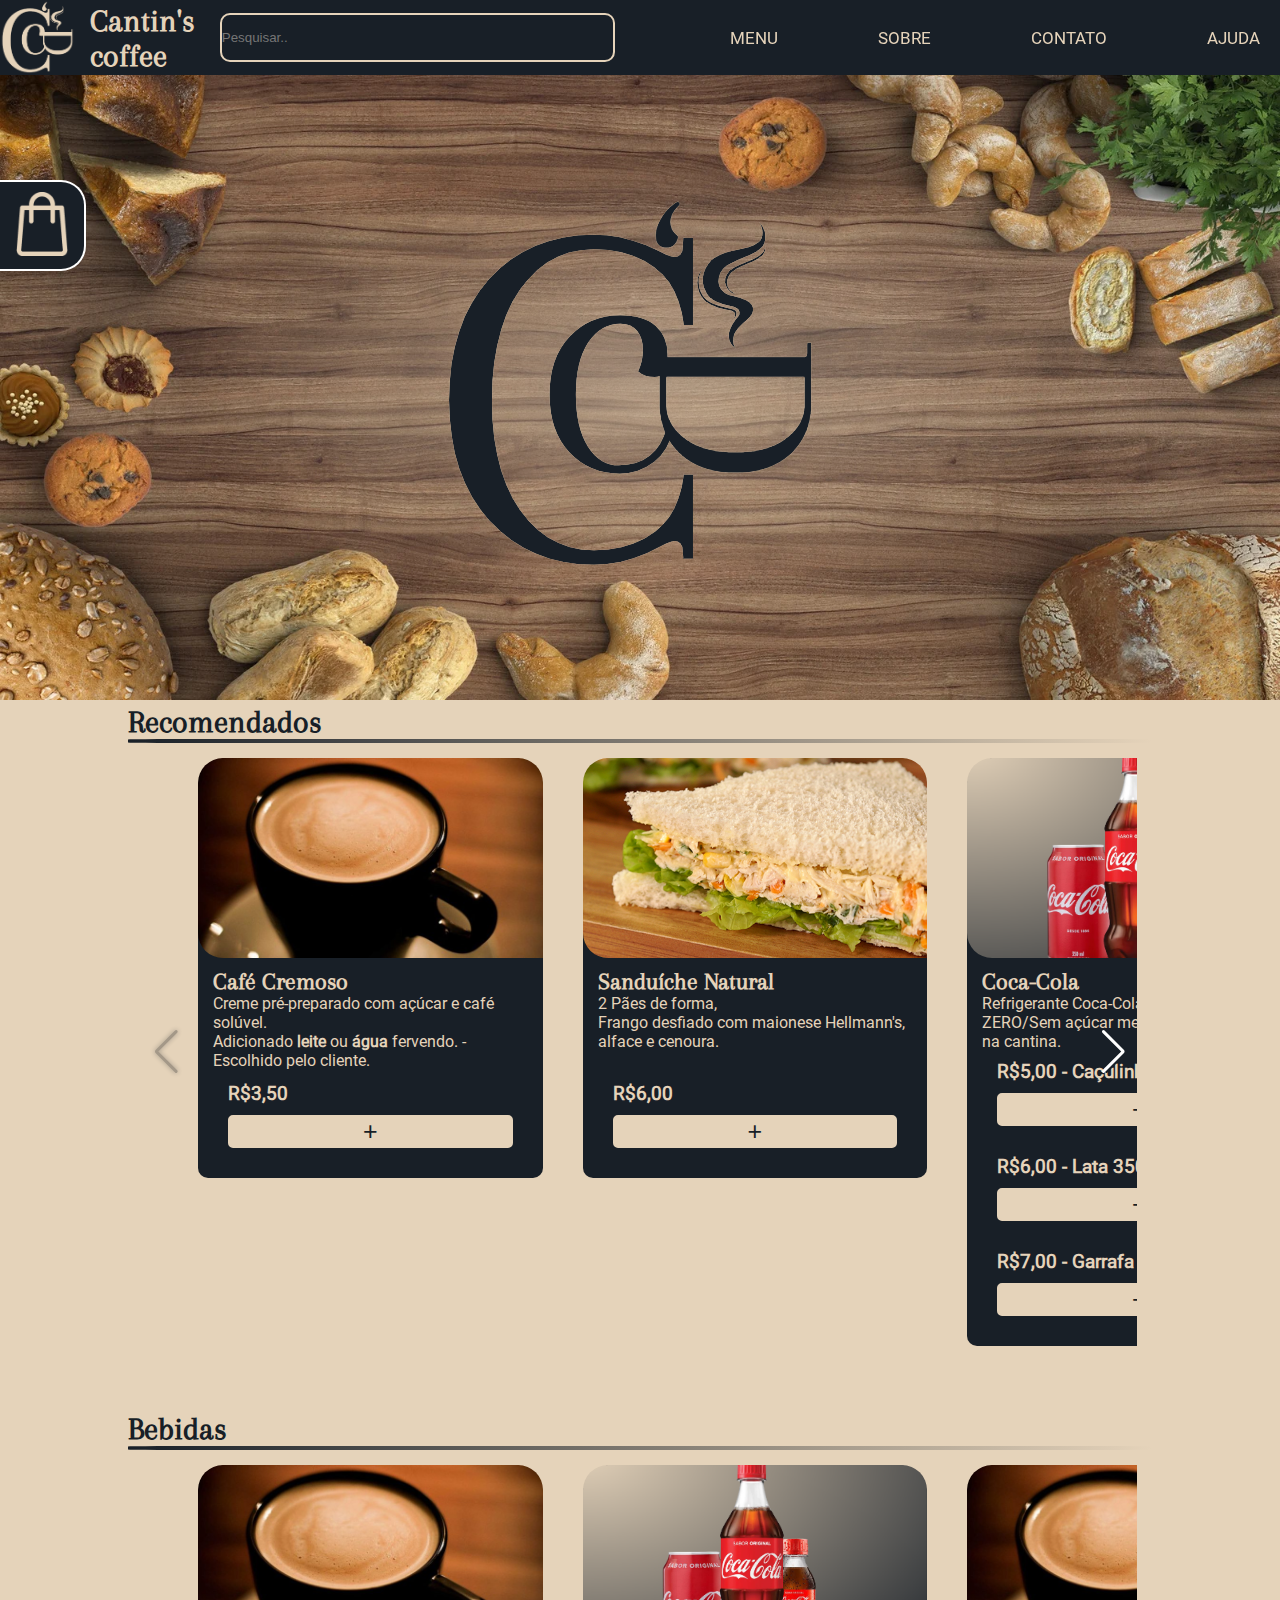
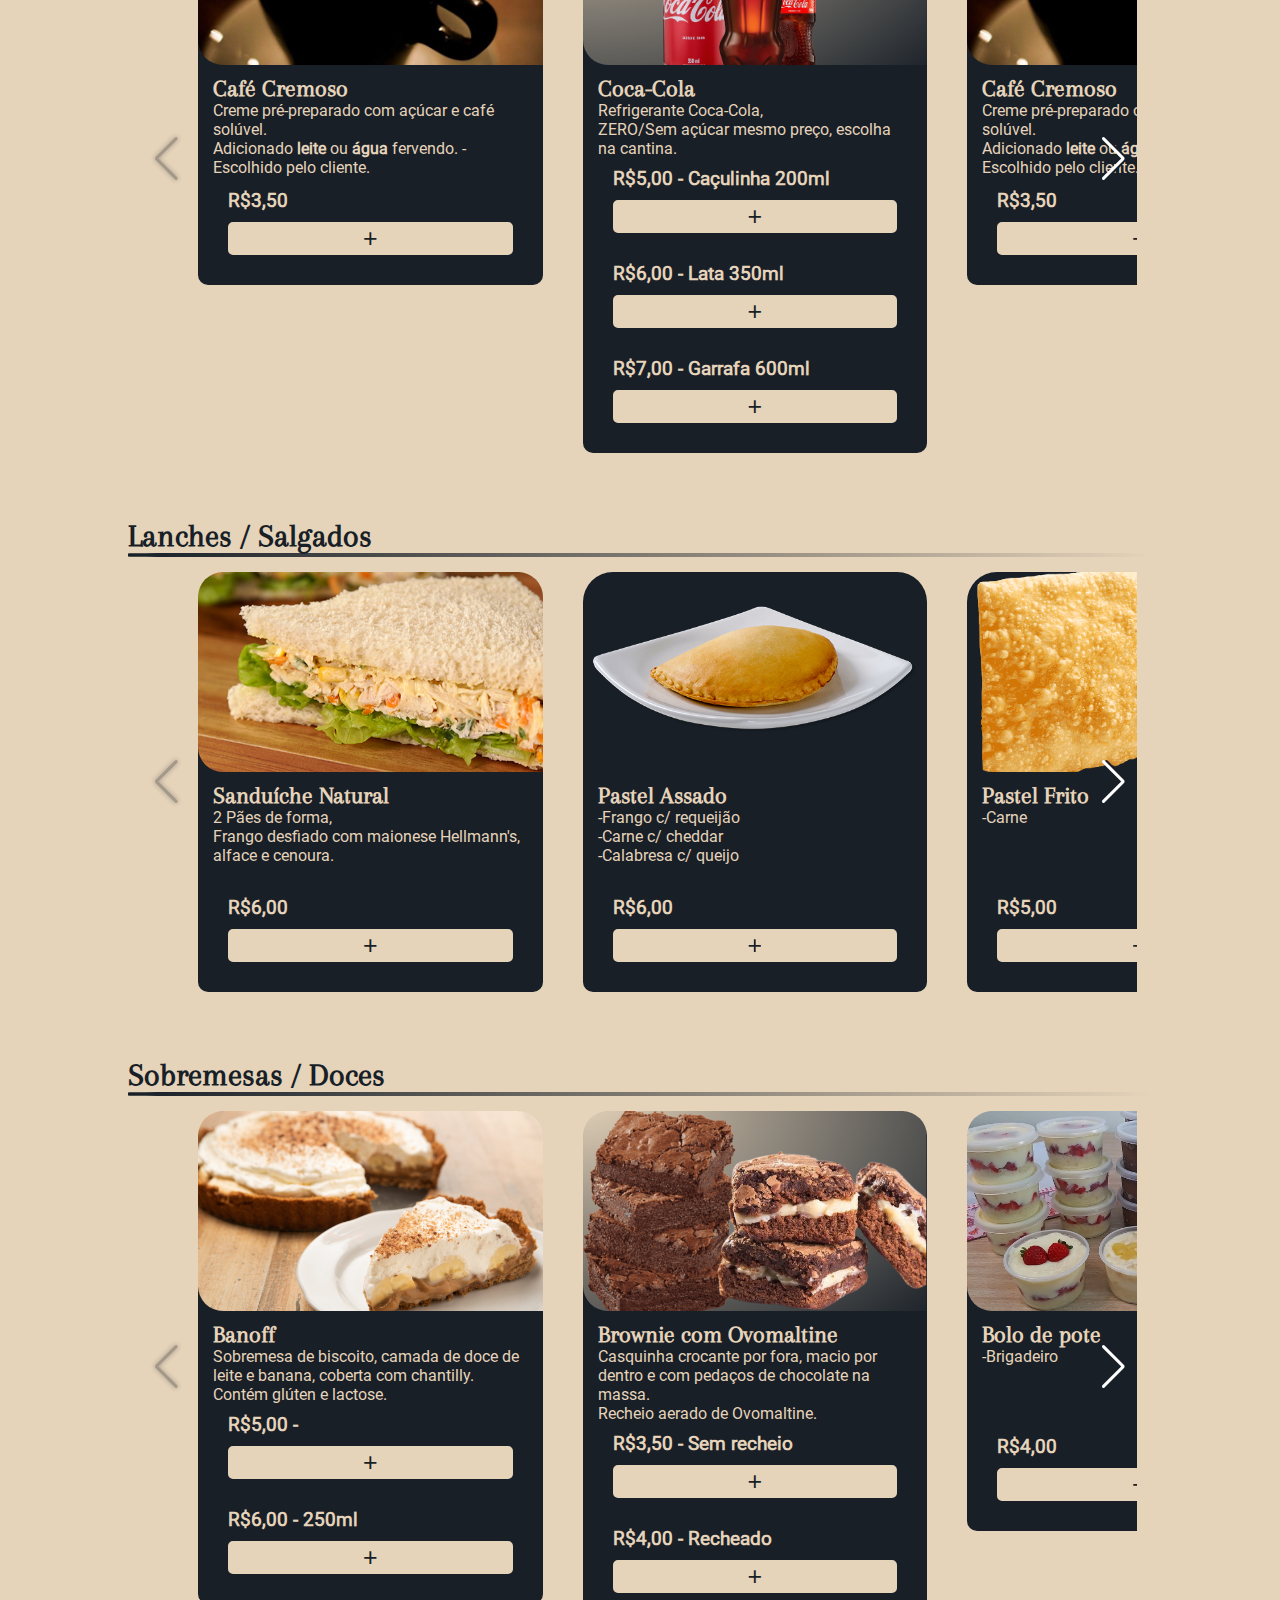
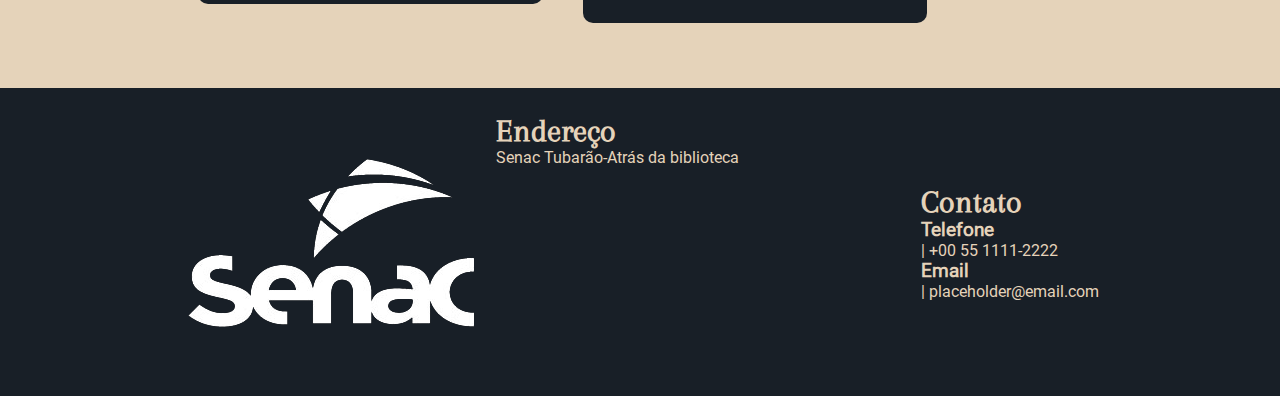
==== commit a9afc9f3: "0.30" ====
--- a/cantina/index.html
+++ b/cantina/index.html
@@ -25,11 +25,9 @@
                     </button>
                     <h2> Sacola de <input type="text" name="cliente" id="cliente" placeholder="Digite seu nome aqui." class="input-cliente"> </h2>
                 </div>   
-                <hr>
                 <ul>
 
                 </ul>
-                <hr>
                 <p>Ao pressionar 'Creditar', seu pedido será enviado e você poderá pagar e recebê-lo no <a href="#sobre" style="color: #fff;">local.</a></p>
                 <button class="finalizar" id="finalizar"><h3>Creditar R$<span class="carrinho-total">0,00</span></h3></button>
             </div>
@@ -49,7 +47,7 @@
                     <li class="nav-item"><a href="#menu" class="nav-link">MENU</a></li>
                     <li class="nav-item"><a href="#sobre" class="nav-link">SOBRE</a></li>
                     <li class="nav-item"><a href="#faleconosco" class="nav-link">CONTATO</a></li>
-                    <li class="nav-item"><a href="#" class="nav-link">PERFIL</a></li>
+                    <li class="nav-item"><a href="#ajuda" class="nav-link">AJUDA</a></li>
                 </ul>
             </menu>
             <div class="mobile-menu-icon">
@@ -64,7 +62,7 @@
                     <li class="nav-item"><a href="#menu" class="nav-link">MENU</a></li>
                     <li class="nav-item"><a href="#sobre" class="nav-link">SOBRE</a></li>
                     <li class="nav-item"><a href="#faleconosco" class="nav-link">CONTATO</a></li>
-                    <li class="nav-item"><a href="#" class="nav-link">PERFIL</a></li>
+                    <li class="nav-item"><a href="#ajuda" class="nav-link">AJUDA</a></li>
                 </ul>
             </menu>
             <article id="banner" class="banner">
@@ -86,26 +84,28 @@
                                             <span class="overlay"></span>
                                             
                                             <div class="card-image">
-                                                <img src="images/cafe-cremoso.jpg" alt="café cremoso" class="card-img">
-                                            </div>
-                                        </div>
-                                        <div class="card-content">
-                                            <div class="produto">
-                                                <h2 class="nome">Café Cremoso</h2>
-                                                <p class="descricao">Creme pré-preparado com açúcar e café solúvel.<br>Adicionado <strong>leite</strong> ou <strong>água</strong> fervendo. -Escolhido pelo cliente.</p>
-                                            </div>
-                                            <div class="valor">
-                                                <h3 class="preco">R$<span class="menu-card-preco">3,50</span></h3>
-                                                <button id="cafe-cremoso" class="add-button" title="adicionar">+</button>
-                                            </div>
-                                        </div>
-                                    </div>
-                                    <div class="card swiper-slide">
-                                        <div class="image-content">
-                                            <span class="overlay"></span>
-                                            
-                                            <div class="card-image">
-                                                <img src="images/sanduiche-natural.jpg" alt="café cremoso" class="card-img">
+                                                <img src="images/cafe-cremoso.jpg" alt="cafe_cremoso" class="card-img">
+                                            </div>
+                                        </div>
+                                        <div class="card-content">
+                                            <div class="produto">
+                                                <h2 class="nome">Café Cremoso</h2>
+                                                <p class="descricao">Creme pré-preparado com açúcar e café solúvel.<br>Adicionado <strong>leite</strong> ou <strong>água</strong> fervendo. -Escolhido pelo cliente.</p>
+                                            </div>
+                                            <div class="valores">
+                                                <div class="valor">
+                                                    <h3 class="preco">R$<span class="menu-card-preco">3,50</span></h3>
+                                                    <button id="cafe-cremoso" class="add-button" title="adicionar">+</button>
+                                                </div>
+                                            </div>
+                                        </div>
+                                    </div>
+                                    <div class="card swiper-slide">
+                                        <div class="image-content">
+                                            <span class="overlay"></span>
+                                            
+                                            <div class="card-image">
+                                                <img src="images/sanduiche-natural.jpg" alt="sanduiche_natural" class="card-img">
                                             </div>
                                         </div>
                                         <div class="card-content">
@@ -113,18 +113,20 @@
                                                 <h2 class="nome">Sanduíche Natural</h2>
                                                 <p class="descricao">2 Pães de forma,<br>Frango desfiado com maionese Hellmann's, alface e cenoura.</p>
                                             </div>
-                                            <div class="valor">
-                                                <h3 class="preco">R$<span class="menu-card-preco">6,00</span></h3>
-                                                <button id="sanduiche-natural" class="add-button" title="adicionar">+</button>
-                                            </div>
-                                        </div>
-                                    </div>
-                                    <div class="card swiper-slide">
-                                        <div class="image-content">
-                                            <span class="overlay"></span>
-                                            
-                                            <div class="card-image">
-                                                <img src="images/coca-cola.PNG" alt="café cremoso" class="card-img">
+                                            <div class="valores">
+                                                <div class="valor">
+                                                    <h3 class="preco">R$<span class="menu-card-preco">6,00</span></h3>
+                                                    <button id="sanduiche-natural" class="add-button" title="adicionar">+</button>
+                                                </div>
+                                            </div>
+                                        </div>
+                                    </div>
+                                    <div class="card swiper-slide">
+                                        <div class="image-content">
+                                            <span class="overlay"></span>
+                                            
+                                            <div class="card-image">
+                                                <img src="images/coca-cola.PNG" alt="coca_cola" class="card-img">
                                             </div>
                                         </div>
                                         <div class="card-content">
@@ -132,26 +134,28 @@
                                                 <h2 class="nome">Coca-Cola</h2>
                                                 <p class="descricao">Refrigerante Coca-Cola,<br>ZERO/Sem açúcar mesmo preço, escolha na cantina.</p>
                                             </div>
-                                            <div class="valor">
-                                                <h3 class="preco">R$<span class="menu-card-preco">5,00</span> - <span class="menu-card-tipo">Caçulinha 200ml</span></h3>
-                                                <button id="refri-caçula" class="add-button" title="adicionar">+</button>
-                                            </div>
-                                            <div class="valor">
-                                                <h3 class="preco">R$<span class="menu-card-preco">6,00</span> - <span class="menu-card-tipo">Lata 350ml</span></h3>
-                                                <button id="refri-lata" class="add-button" title="adicionar">+</button>
-                                            </div>
-                                            <div class="valor">
-                                                <h3 class="preco">R$<span class="menu-card-preco">7,00</span> - <span class="menu-card-tipo">Garrafa 600ml</span></h3>
-                                                <button id="refri-garrafa" class="add-button" title="adicionar">+</button>
-                                            </div>
-                                        </div>
-                                    </div>
-                                    <div class="card swiper-slide">
-                                        <div class="image-content">
-                                            <span class="overlay"></span>
-                                            
-                                            <div class="card-image">
-                                                <img src="images/banoff.jpg" alt="Banoff" class="card-img">
+                                            <div class="valores">
+                                                <div class="valor">
+                                                    <h3 class="preco">R$<span class="menu-card-preco">5,00</span> - <span class="menu-card-tipo">Caçulinha 200ml</span></h3>
+                                                    <button id="coca-caçula" class="add-button" title="adicionar">+</button>
+                                                </div>
+                                                <div class="valor">
+                                                    <h3 class="preco">R$<span class="menu-card-preco">6,00</span> - <span class="menu-card-tipo">Lata 350ml</span></h3>
+                                                    <button id="coca-lata" class="add-button" title="adicionar">+</button>
+                                                </div>
+                                                <div class="valor">
+                                                    <h3 class="preco">R$<span class="menu-card-preco">7,00</span> - <span class="menu-card-tipo">Garrafa 600ml</span></h3>
+                                                    <button id="coca-garrafa" class="add-button" title="adicionar">+</button>
+                                                </div>
+                                            </div>
+                                        </div>
+                                    </div>
+                                    <div class="card swiper-slide">
+                                        <div class="image-content">
+                                            <span class="overlay"></span>
+                                            
+                                            <div class="card-image">
+                                                <img src="images/banoff.jpg" alt="banoff" class="card-img">
                                             </div>
                                         </div>
                                         <div class="card-content">
@@ -159,22 +163,24 @@
                                                 <h2 class="nome">Banoff</h2>
                                                 <p class="descricao">Sobremesa de biscoito, camada de doce de leite e banana, coberta com chantilly.<br>Contém glúten e lactose.</p>
                                             </div>
-                                            <div class="valor">
-                                                <h3 class="preco">R$<span class="menu-card-preco">5,00</span> - <span class="menu-card-tipo"></span></h3>
-                                                <button id="banoff5" class="add-button" title="adicionar">+</button>
-                                            </div>
-                                            <div class="valor">
-                                                <h3 class="preco">R$<span class="menu-card-preco">6,00</span> - <span class="menu-card-tipo">250ml</span></h3>
-                                                <button id="banoff6" class="add-button" title="adicionar">+</button>
-                                            </div>
-                                        </div>
-                                    </div>
-                                    <div class="card swiper-slide">
-                                        <div class="image-content">
-                                            <span class="overlay"></span>
-                                            
-                                            <div class="card-image">
-                                                <img src="images/brownie.PNG" alt="Brownie com/sem recheio" class="card-img">
+                                            <div class="valores">
+                                                <div class="valor">
+                                                    <h3 class="preco">R$<span class="menu-card-preco">5,00</span> - <span class="menu-card-tipo"></span></h3>
+                                                    <button id="banoffP" class="add-button" title="adicionar">+</button>
+                                                </div>
+                                                <div class="valor">
+                                                    <h3 class="preco">R$<span class="menu-card-preco">6,00</span> - <span class="menu-card-tipo">250ml</span></h3>
+                                                    <button id="banoffM" class="add-button" title="adicionar">+</button>
+                                                </div>
+                                            </div>
+                                        </div>
+                                    </div>
+                                    <div class="card swiper-slide">
+                                        <div class="image-content">
+                                            <span class="overlay"></span>
+                                            
+                                            <div class="card-image">
+                                                <img src="images/brownie.PNG" alt="Brownie_com/sem_recheio" class="card-img">
                                             </div>
                                         </div>
                                         <div class="card-content">
@@ -182,22 +188,24 @@
                                                 <h2 class="nome">Brownie com Ovomaltine</h2>
                                                 <p class="descricao">Casquinha crocante por fora, macio por dentro e com pedaços de chocolate na massa.<br>Recheio aerado de Ovomaltine.</p>
                                             </div>
-                                            <div class="valor">
-                                                <h3 class="preco">R$<span class="menu-card-preco">3,50</span> - <span class="menu-card-tipo">Sem recheio</span></h3>
-                                                <button id="brownie" class="add-button" title="adicionar">+</button>
-                                            </div>
-                                            <div class="valor">
-                                                <h3 class="preco">R$<span class="menu-card-preco">4,00</span> - <span class="menu-card-tipo">Recheado</span></h3>
-                                                <button id="brownie-recheado" class="add-button" title="adicionar">+</button>
-                                            </div>
-                                        </div>
-                                    </div>
-                                    <div class="card swiper-slide">
-                                        <div class="image-content">
-                                            <span class="overlay"></span>
-                                            
-                                            <div class="card-image">
-                                                <img src="images/pastel-assado.png" alt="Pastel Assado" class="card-img">
+                                            <div class="valores">
+                                                <div class="valor">
+                                                    <h3 class="preco">R$<span class="menu-card-preco">3,50</span> - <span class="menu-card-tipo">Sem recheio</span></h3>
+                                                    <button id="brownie-sem-recheio" class="add-button" title="adicionar">+</button>
+                                                </div>
+                                                <div class="valor">
+                                                    <h3 class="preco">R$<span class="menu-card-preco">4,00</span> - <span class="menu-card-tipo">Recheado</span></h3>
+                                                    <button id="brownie-recheado" class="add-button" title="adicionar">+</button>
+                                                </div>
+                                            </div>
+                                        </div>
+                                    </div>
+                                    <div class="card swiper-slide">
+                                        <div class="image-content">
+                                            <span class="overlay"></span>
+                                            
+                                            <div class="card-image">
+                                                <img src="images/pastel-assado.png" alt="pastel_assado" class="card-img">
                                             </div>
                                         </div>
                                         <div class="card-content">
@@ -205,37 +213,41 @@
                                                 <h2 class="nome">Pastel Assado</h2>
                                                 <p class="descricao">-Frango c/ requeijão<br>-Carne c/ cheddar<br>-Calabresa c/ queijo</p>
                                             </div>
-                                            <div class="valor">
-                                                <h3 class="preco">R$<span class="menu-card-preco">6,00</span></h3>
-                                                <button id="pastel-assado" class="add-button" title="adicionar">+</button>
-                                            </div>
-                                        </div>
-                                    </div>
-                                    <div class="card swiper-slide">
-                                        <div class="image-content">
-                                            <span class="overlay"></span>
-                                            
-                                            <div class="card-image">
-                                                <img src="images/pastel-frito.png" alt="Pastel Frito" class="card-img">
-                                            </div>
-                                        </div>
-                                        <div class="card-content">
-                                            <div class="produto">
-                                                <h2 class="nome">Pastel Frito</h2>
-                                                <p class="descricao">-Carne</p>
-                                            </div>
-                                            <div class="valor">
-                                                <h3 class="preco">R$<span class="menu-card-preco">5,00</span></h3>
-                                                <button id="pastel-frito" class="add-button" title="adicionar">+</button>
-                                            </div>
-                                        </div>
-                                    </div>
-                                    <div class="card swiper-slide">
-                                        <div class="image-content">
-                                            <span class="overlay"></span>
-                                            
-                                            <div class="card-image">
-                                                <img src="images/torta-fria.jpg" alt="Torta Fria" class="card-img">
+                                            <div class="valores">
+                                                <div class="valor">
+                                                    <h3 class="preco">R$<span class="menu-card-preco">6,00</span></h3>
+                                                    <button id="pastel-assado" class="add-button" title="adicionar">+</button>
+                                                </div>
+                                            </div>
+                                        </div>
+                                    </div>
+                                    <div class="card swiper-slide">
+                                        <div class="image-content">
+                                            <span class="overlay"></span>
+                                            
+                                            <div class="card-image">
+                                                <img src="images/cupcake.jpg" alt="cupcake" class="card-img">
+                                            </div>
+                                        </div>
+                                        <div class="card-content">
+                                            <div class="produto">
+                                                <h2 class="nome">Cupcake</h2>
+                                                <p class="descricao">-Brigadeiro<br>-Chocolate c/ chantily</p>
+                                            </div>
+                                            <div class="valores">
+                                                <div class="valor">
+                                                    <h3 class="preco">R$<span class="menu-card-preco">4,00</span></h3>
+                                                    <button id="cupcake" class="add-button" title="adicionar">+</button>
+                                                </div>
+                                            </div>
+                                        </div>
+                                    </div>
+                                    <div class="card swiper-slide">
+                                        <div class="image-content">
+                                            <span class="overlay"></span>
+                                            
+                                            <div class="card-image">
+                                                <img src="images/torta-fria.jpg" alt="torta_fria" class="card-img">
                                             </div>
                                         </div>
                                         <div class="card-content">
@@ -243,18 +255,20 @@
                                                 <h2 class="nome">Torta fria de Pote</h2>
                                                 <p class="descricao">Frango desfiado, Maionese, cenoura.</p>
                                             </div>
-                                            <div class="valor">
-                                                <h3 class="preco">R$<span class="menu-card-preco">5,00</span></h3>
-                                                <button id="torta-fria" class="add-button" title="adicionar">+</button>
-                                            </div>
-                                        </div>
-                                    </div>
-                                    <div class="card swiper-slide">
-                                        <div class="image-content">
-                                            <span class="overlay"></span>
-                                            
-                                            <div class="card-image">
-                                                <img src="images/bolo-pote.jpg" alt="Bolo de pote" class="card-img">
+                                            <div class="valores">
+                                                <div class="valor">
+                                                    <h3 class="preco">R$<span class="menu-card-preco">5,00</span></h3>
+                                                    <button id="torta-fria" class="add-button" title="adicionar">+</button>
+                                                </div>
+                                            </div>
+                                        </div>
+                                    </div>
+                                    <div class="card swiper-slide">
+                                        <div class="image-content">
+                                            <span class="overlay"></span>
+                                            
+                                            <div class="card-image">
+                                                <img src="images/bolo-pote.jpg" alt="bolo_de_pote" class="card-img">
                                             </div>
                                         </div>
                                         <div class="card-content">
@@ -262,18 +276,20 @@
                                                 <h2 class="nome">Bolo de pote</h2>
                                                 <p class="descricao">-Brigadeiro<br></p>
                                             </div>
-                                            <div class="valor">
-                                                <h3 class="preco">R$<span class="menu-card-preco">4,00</span></h3>
-                                                <button id="bolo-pote" class="add-button" title="adicionar">+</button>
-                                            </div>
-                                        </div>
-                                    </div>
-                                    <div class="card swiper-slide">
-                                        <div class="image-content">
-                                            <span class="overlay"></span>
-                                            
-                                            <div class="card-image">
-                                                <img src="images/empadao.jpg" alt="Empadão" class="card-img">
+                                            <div class="valores">
+                                                <div class="valor">
+                                                    <h3 class="preco">R$<span class="menu-card-preco">4,00</span></h3>
+                                                    <button id="bolo-de-pote" class="add-button" title="adicionar">+</button>
+                                                </div>
+                                            </div>
+                                        </div>
+                                    </div>
+                                    <div class="card swiper-slide">
+                                        <div class="image-content">
+                                            <span class="overlay"></span>
+                                            
+                                            <div class="card-image">
+                                                <img src="images/empadao.jpg" alt="empadao" class="card-img">
                                             </div>
                                         </div>
                                         <div class="card-content">
@@ -281,9 +297,11 @@
                                                 <h2 class="nome">Empadão</h2>
                                                 <p class="descricao">-Frango</p>
                                             </div>
-                                            <div class="valor">
-                                                <h3 class="preco">R$<span class="menu-card-preco">6,50</span></h3>
-                                                <button id="empadao" class="add-button" title="adicionar">+</button>
+                                            <div class="valores">
+                                                <div class="valor">
+                                                    <h3 class="preco">R$<span class="menu-card-preco">6,50</span></h3>
+                                                    <button id="empadao" class="add-button" title="adicionar">+</button>
+                                                </div>
                                             </div>
                                         </div>
                                     </div>
@@ -306,26 +324,28 @@
                                             <span class="overlay"></span>
                                             
                                             <div class="card-image">
-                                                <img src="images/cafe-cremoso.jpg" alt="café cremoso" class="card-img">
-                                            </div>
-                                        </div>
-                                        <div class="card-content">
-                                            <div class="produto">
-                                                <h2 class="nome">Café Cremoso</h2>
-                                                <p class="descricao">Creme pré-preparado com açúcar e café solúvel.<br>Adicionado <strong>leite</strong> ou <strong>água</strong> fervendo. -Escolhido pelo cliente.</p>
-                                            </div>
-                                            <div class="valor">
-                                                <h3 class="preco">R$<span class="menu-card-preco">3,50</span></h3>
-                                                <button id="cafe-cremoso" class="add-button" title="adicionar">+</button>
-                                            </div>
-                                        </div>
-                                    </div>
-                                    <div class="card swiper-slide">
-                                        <div class="image-content">
-                                            <span class="overlay"></span>
-                                            
-                                            <div class="card-image">
-                                                <img src="images/coca-cola.PNG" alt="Coca-Cola - Lata/Garrafa/Caçulinha" class="card-img">
+                                                <img src="images/cafe-cremoso.jpg" alt="cafe_cremoso" class="card-img">
+                                            </div>
+                                        </div>
+                                        <div class="card-content">
+                                            <div class="produto">
+                                                <h2 class="nome">Café Cremoso</h2>
+                                                <p class="descricao">Creme pré-preparado com açúcar e café solúvel.<br>Adicionado <strong>leite</strong> ou <strong>água</strong> fervendo. -Escolhido pelo cliente.</p>
+                                            </div>
+                                            <div class="valores">
+                                                <div class="valor">
+                                                    <h3 class="preco">R$<span class="menu-card-preco">3,50</span></h3>
+                                                    <button id="cafe-cremoso" class="add-button" title="adicionar">+</button>
+                                                </div>
+                                            </div>
+                                        </div>
+                                    </div>
+                                    <div class="card swiper-slide">
+                                        <div class="image-content">
+                                            <span class="overlay"></span>
+                                            
+                                            <div class="card-image">
+                                                <img src="images/coca-cola.PNG" alt="coca_cola" class="card-img">
                                             </div>
                                         </div>
                                         <div class="card-content">
@@ -333,169 +353,187 @@
                                                 <h2 class="nome">Coca-Cola</h2>
                                                 <p class="descricao">Refrigerante Coca-Cola,<br>ZERO/Sem açúcar mesmo preço, escolha na cantina.</p>
                                             </div>
-                                            <div class="valor">
-                                                <h3 class="preco">R$<span class="menu-card-preco">5,00</span> - <span class="menu-card-tipo">Caçulinha 200ml</span></h3>
-                                                <button id="refri-caçula" class="add-button" title="adicionar">+</button>
-                                            </div>
-                                            <div class="valor">
-                                                <h3 class="preco">R$<span class="menu-card-preco">6,00</span> - <span class="menu-card-tipo">Lata 350ml</span></h3>
-                                                <button id="refri-lata" class="add-button" title="adicionar">+</button>
-                                            </div>
-                                            <div class="valor">
-                                                <h3 class="preco">R$<span class="menu-card-preco">7,00</span> - <span class="menu-card-tipo">Garrafa 600ml</span></h3>
-                                                <button id="refri-garrafa" class="add-button" title="adicionar">+</button>
-                                            </div>
-                                        </div>
-                                    </div>
-                                    <div class="card swiper-slide">
-                                        <div class="image-content">
-                                            <span class="overlay"></span>
-                                            
-                                            <div class="card-image">
-                                                <img src="images/cafe-cremoso.jpg" alt="café cremoso" class="card-img">
-                                            </div>
-                                        </div>
-                                        <div class="card-content">
-                                            <div class="produto">
-                                                <h2 class="nome">Café Cremoso</h2>
-                                                <p class="descricao">Creme pré-preparado com açúcar e café solúvel.<br>Adicionado <strong>leite</strong> ou <strong>água</strong> fervendo. -Escolhido pelo cliente.</p>
-                                            </div>
-                                            <div class="valor">
-                                                <h3 class="preco">R$<span class="menu-card-preco">3,50</span></h3>
-                                                <button class="add-button" title="adicionar">+</button>
-                                            </div>
-                                        </div>
-                                    </div>
-                                    <div class="card swiper-slide">
-                                        <div class="image-content">
-                                            <span class="overlay"></span>
-                                            
-                                            <div class="card-image">
-                                                <img src="images/cafe-cremoso.jpg" alt="café cremoso" class="card-img">
-                                            </div>
-                                        </div>
-                                        <div class="card-content">
-                                            <div class="produto">
-                                                <h2 class="nome">Café Cremoso</h2>
-                                                <p class="descricao">Creme pré-preparado com açúcar e café solúvel.<br>Adicionado <strong>leite</strong> ou <strong>água</strong> fervendo. -Escolhido pelo cliente.</p>
-                                            </div>
-                                            <div class="valor">
-                                                <h3 class="preco">R$<span class="menu-card-preco">3,50</span></h3>
-                                                <button class="add-button" title="adicionar">+</button>
-                                            </div>
-                                        </div>
-                                    </div>
-                                    <div class="card swiper-slide">
-                                        <div class="image-content">
-                                            <span class="overlay"></span>
-                                            
-                                            <div class="card-image">
-                                                <img src="images/cafe-cremoso.jpg" alt="café cremoso" class="card-img">
-                                            </div>
-                                        </div>
-                                        <div class="card-content">
-                                            <div class="produto">
-                                                <h2 class="nome">Café Cremoso</h2>
-                                                <p class="descricao">Creme pré-preparado com açúcar e café solúvel.<br>Adicionado <strong>leite</strong> ou <strong>água</strong> fervendo. -Escolhido pelo cliente.</p>
-                                            </div>
-                                            <div class="valor">
-                                                <h3 class="preco">R$<span class="menu-card-preco">3,50</span></h3>
-                                                <button class="add-button" title="adicionar">+</button>
-                                            </div>
-                                        </div>
-                                    </div>
-                                    <div class="card swiper-slide">
-                                        <div class="image-content">
-                                            <span class="overlay"></span>
-                                            
-                                            <div class="card-image">
-                                                <img src="images/cafe-cremoso.jpg" alt="café cremoso" class="card-img">
-                                            </div>
-                                        </div>
-                                        <div class="card-content">
-                                            <div class="produto">
-                                                <h2 class="nome">Café Cremoso</h2>
-                                                <p class="descricao">Creme pré-preparado com açúcar e café solúvel.<br>Adicionado <strong>leite</strong> ou <strong>água</strong> fervendo. -Escolhido pelo cliente.</p>
-                                            </div>
-                                            <div class="valor">
-                                                <h3 class="preco">R$<span class="menu-card-preco">3,50</span></h3>
-                                                <button class="add-button" title="adicionar">+</button>
-                                            </div>
-                                        </div>
-                                    </div>
-                                    <div class="card swiper-slide">
-                                        <div class="image-content">
-                                            <span class="overlay"></span>
-                                            
-                                            <div class="card-image">
-                                                <img src="images/cafe-cremoso.jpg" alt="café cremoso" class="card-img">
-                                            </div>
-                                        </div>
-                                        <div class="card-content">
-                                            <div class="produto">
-                                                <h2 class="nome">Café Cremoso</h2>
-                                                <p class="descricao">Creme pré-preparado com açúcar e café solúvel.<br>Adicionado <strong>leite</strong> ou <strong>água</strong> fervendo. -Escolhido pelo cliente.</p>
-                                            </div>
-                                            <div class="valor">
-                                                <h3 class="preco">R$<span class="menu-card-preco">3,50</span></h3>
-                                                <button class="add-button" title="adicionar">+</button>
-                                            </div>
-                                        </div>
-                                    </div>
-                                    <div class="card swiper-slide">
-                                        <div class="image-content">
-                                            <span class="overlay"></span>
-                                            
-                                            <div class="card-image">
-                                                <img src="images/cafe-cremoso.jpg" alt="café cremoso" class="card-img">
-                                            </div>
-                                        </div>
-                                        <div class="card-content">
-                                            <div class="produto">
-                                                <h2 class="nome">Café Cremoso</h2>
-                                                <p class="descricao">Creme pré-preparado com açúcar e café solúvel.<br>Adicionado <strong>leite</strong> ou <strong>água</strong> fervendo. -Escolhido pelo cliente.</p>
-                                            </div>
-                                            <div class="valor">
-                                                <h3 class="preco">R$<span class="menu-card-preco">3,50</span></h3>
-                                                <button class="add-button" title="adicionar">+</button>
-                                            </div>
-                                        </div>
-                                    </div>
-                                    <div class="card swiper-slide">
-                                        <div class="image-content">
-                                            <span class="overlay"></span>
-                                            
-                                            <div class="card-image">
-                                                <img src="images/cafe-cremoso.jpg" alt="café cremoso" class="card-img">
-                                            </div>
-                                        </div>
-                                        <div class="card-content">
-                                            <div class="produto">
-                                                <h2 class="nome">Café Cremoso</h2>
-                                                <p class="descricao">Creme pré-preparado com açúcar e café solúvel.<br>Adicionado <strong>leite</strong> ou <strong>água</strong> fervendo. -Escolhido pelo cliente.</p>
-                                            </div>
-                                            <div class="valor">
-                                                <h3 class="preco">R$<span class="menu-card-preco">3,50</span></h3>
-                                                <button class="add-button" title="adicionar">+</button>
-                                            </div>
-                                        </div>
-                                    </div>
-                                    <div class="card swiper-slide">
-                                        <div class="image-content">
-                                            <span class="overlay"></span>
-                                            
-                                            <div class="card-image">
-                                                <img src="images/cafe-cremoso.jpg" alt="café cremoso" class="card-img">
-                                            </div>
-                                        </div>
-                                        <div class="card-content">
-                                            <div class="produto">
-                                                <h2 class="nome">Café Cremoso</h2>
-                                                <p class="descricao">Creme pré-preparado com açúcar e café solúvel.<br>Adicionado <strong>leite</strong> ou <strong>água</strong> fervendo. -Escolhido pelo cliente.</p>
-                                            </div>
-                                            <div class="valor">
-                                                <h3 class="preco">R$<span class="menu-card-preco">3,50</span></h3>
-                                                <button class="add-button" title="adicionar">+</button>
+                                            <div class="valores">
+                                                <div class="valor">
+                                                    <h3 class="preco">R$<span class="menu-card-preco">5,00</span> - <span class="menu-card-tipo">Caçulinha 200ml</span></h3>
+                                                    <button id="coca-caçula" class="add-button" title="adicionar">+</button>
+                                                </div>
+                                                <div class="valor">
+                                                    <h3 class="preco">R$<span class="menu-card-preco">6,00</span> - <span class="menu-card-tipo">Lata 350ml</span></h3>
+                                                    <button id="coca-lata" class="add-button" title="adicionar">+</button>
+                                                </div>
+                                                <div class="valor">
+                                                    <h3 class="preco">R$<span class="menu-card-preco">7,00</span> - <span class="menu-card-tipo">Garrafa 600ml</span></h3>
+                                                    <button id="coca-garrafa" class="add-button" title="adicionar">+</button>
+                                                </div>
+                                            </div>
+                                        </div>
+                                    </div>
+                                    <div class="card swiper-slide">
+                                        <div class="image-content">
+                                            <span class="overlay"></span>
+                                            
+                                            <div class="card-image">
+                                                <img src="images/cafe-cremoso.jpg" alt="cafe_cremoso" class="card-img">
+                                            </div>
+                                        </div>
+                                        <div class="card-content">
+                                            <div class="produto">
+                                                <h2 class="nome">Café Cremoso</h2>
+                                                <p class="descricao">Creme pré-preparado com açúcar e café solúvel.<br>Adicionado <strong>leite</strong> ou <strong>água</strong> fervendo. -Escolhido pelo cliente.</p>
+                                            </div>
+                                            <div class="valores">
+                                                <div class="valor">
+                                                    <h3 class="preco">R$<span class="menu-card-preco">3,50</span></h3>
+                                                    <button id="cafe-cremoso" class="add-button" title="adicionar">+</button>
+                                                </div>
+                                            </div>
+                                        </div>
+                                    </div>
+                                    <div class="card swiper-slide">
+                                        <div class="image-content">
+                                            <span class="overlay"></span>
+                                            
+                                            <div class="card-image">
+                                                <img src="images/cafe-cremoso.jpg" alt="cafe_cremoso" class="card-img">
+                                            </div>
+                                        </div>
+                                        <div class="card-content">
+                                            <div class="produto">
+                                                <h2 class="nome">Café Cremoso</h2>
+                                                <p class="descricao">Creme pré-preparado com açúcar e café solúvel.<br>Adicionado <strong>leite</strong> ou <strong>água</strong> fervendo. -Escolhido pelo cliente.</p>
+                                            </div>
+                                            <div class="valores">
+                                                <div class="valor">
+                                                    <h3 class="preco">R$<span class="menu-card-preco">3,50</span></h3>
+                                                    <button id="cafe-cremoso" class="add-button" title="adicionar">+</button>
+                                                </div>
+                                            </div>
+                                        </div>
+                                    </div>
+                                    <div class="card swiper-slide">
+                                        <div class="image-content">
+                                            <span class="overlay"></span>
+                                            
+                                            <div class="card-image">
+                                                <img src="images/cafe-cremoso.jpg" alt="cafe_cremoso" class="card-img">
+                                            </div>
+                                        </div>
+                                        <div class="card-content">
+                                            <div class="produto">
+                                                <h2 class="nome">Café Cremoso</h2>
+                                                <p class="descricao">Creme pré-preparado com açúcar e café solúvel.<br>Adicionado <strong>leite</strong> ou <strong>água</strong> fervendo. -Escolhido pelo cliente.</p>
+                                            </div>
+                                            <div class="valores">
+                                                <div class="valor">
+                                                    <h3 class="preco">R$<span class="menu-card-preco">3,50</span></h3>
+                                                    <button id="cafe-cremoso" class="add-button" title="adicionar">+</button>
+                                                </div>
+                                            </div>
+                                        </div>
+                                    </div>
+                                    <div class="card swiper-slide">
+                                        <div class="image-content">
+                                            <span class="overlay"></span>
+                                            
+                                            <div class="card-image">
+                                                <img src="images/cafe-cremoso.jpg" alt="cafe_cremoso" class="card-img">
+                                            </div>
+                                        </div>
+                                        <div class="card-content">
+                                            <div class="produto">
+                                                <h2 class="nome">Café Cremoso</h2>
+                                                <p class="descricao">Creme pré-preparado com açúcar e café solúvel.<br>Adicionado <strong>leite</strong> ou <strong>água</strong> fervendo. -Escolhido pelo cliente.</p>
+                                            </div>
+                                            <div class="valores">
+                                                <div class="valor">
+                                                    <h3 class="preco">R$<span class="menu-card-preco">3,50</span></h3>
+                                                    <button id="cafe-cremoso" class="add-button" title="adicionar">+</button>
+                                                </div>
+                                            </div>
+                                        </div>
+                                    </div>
+                                    <div class="card swiper-slide">
+                                        <div class="image-content">
+                                            <span class="overlay"></span>
+                                            
+                                            <div class="card-image">
+                                                <img src="images/cafe-cremoso.jpg" alt="cafe_cremoso" class="card-img">
+                                            </div>
+                                        </div>
+                                        <div class="card-content">
+                                            <div class="produto">
+                                                <h2 class="nome">Café Cremoso</h2>
+                                                <p class="descricao">Creme pré-preparado com açúcar e café solúvel.<br>Adicionado <strong>leite</strong> ou <strong>água</strong> fervendo. -Escolhido pelo cliente.</p>
+                                            </div>
+                                            <div class="valores">
+                                                <div class="valor">
+                                                    <h3 class="preco">R$<span class="menu-card-preco">3,50</span></h3>
+                                                    <button id="cafe-cremoso" class="add-button" title="adicionar">+</button>
+                                                </div>
+                                            </div>
+                                        </div>
+                                    </div>
+                                    <div class="card swiper-slide">
+                                        <div class="image-content">
+                                            <span class="overlay"></span>
+                                            
+                                            <div class="card-image">
+                                                <img src="images/cafe-cremoso.jpg" alt="cafe_cremoso" class="card-img">
+                                            </div>
+                                        </div>
+                                        <div class="card-content">
+                                            <div class="produto">
+                                                <h2 class="nome">Café Cremoso</h2>
+                                                <p class="descricao">Creme pré-preparado com açúcar e café solúvel.<br>Adicionado <strong>leite</strong> ou <strong>água</strong> fervendo. -Escolhido pelo cliente.</p>
+                                            </div>
+                                            <div class="valores">
+                                                <div class="valor">
+                                                    <h3 class="preco">R$<span class="menu-card-preco">3,50</span></h3>
+                                                    <button id="cafe-cremoso" class="add-button" title="adicionar">+</button>
+                                                </div>
+                                            </div>
+                                        </div>
+                                    </div>
+                                    <div class="card swiper-slide">
+                                        <div class="image-content">
+                                            <span class="overlay"></span>
+                                            
+                                            <div class="card-image">
+                                                <img src="images/cafe-cremoso.jpg" alt="cafe_cremoso" class="card-img">
+                                            </div>
+                                        </div>
+                                        <div class="card-content">
+                                            <div class="produto">
+                                                <h2 class="nome">Café Cremoso</h2>
+                                                <p class="descricao">Creme pré-preparado com açúcar e café solúvel.<br>Adicionado <strong>leite</strong> ou <strong>água</strong> fervendo. -Escolhido pelo cliente.</p>
+                                            </div>
+                                            <div class="valores">
+                                                <div class="valor">
+                                                    <h3 class="preco">R$<span class="menu-card-preco">3,50</span></h3>
+                                                    <button id="cafe-cremoso" class="add-button" title="adicionar">+</button>
+                                                </div>
+                                            </div>
+                                        </div>
+                                    </div>
+                                    <div class="card swiper-slide">
+                                        <div class="image-content">
+                                            <span class="overlay"></span>
+                                            
+                                            <div class="card-image">
+                                                <img src="images/cafe-cremoso.jpg" alt="cafe_cremoso" class="card-img">
+                                            </div>
+                                        </div>
+                                        <div class="card-content">
+                                            <div class="produto">
+                                                <h2 class="nome">Café Cremoso</h2>
+                                                <p class="descricao">Creme pré-preparado com açúcar e café solúvel.<br>Adicionado <strong>leite</strong> ou <strong>água</strong> fervendo. -Escolhido pelo cliente.</p>
+                                            </div>
+                                            <div class="valores">
+                                                <div class="valor">
+                                                    <h3 class="preco">R$<span class="menu-card-preco">3,50</span></h3>
+                                                    <button id="cafe-cremoso" class="add-button" title="adicionar">+</button>
+                                                </div>
                                             </div>
                                         </div>
                                     </div>
@@ -518,7 +556,7 @@
                                             <span class="overlay"></span>
                                             
                                             <div class="card-image">
-                                                <img src="images/sanduiche-natural.jpg" alt="Sanduíche Natural" class="card-img">
+                                                <img src="images/sanduiche-natural.jpg" alt="sanduiche_natural" class="card-img">
                                             </div>
                                         </div>
                                         <div class="card-content">
@@ -526,18 +564,20 @@
                                                 <h2 class="nome">Sanduíche Natural</h2>
                                                 <p class="descricao">2 Pães de forma,<br>Frango desfiado com maionese Hellmann's, alface e cenoura.</p>
                                             </div>
-                                            <div class="valor">
-                                                <h3 class="preco">R$<span class="menu-card-preco">6,00</span></h3>
-                                                <button id="sanduiche-natural" class="add-button" title="adicionar">+</button>
-                                            </div>
-                                        </div>
-                                    </div>
-                                    <div class="card swiper-slide">
-                                        <div class="image-content">
-                                            <span class="overlay"></span>
-                                            
-                                            <div class="card-image">
-                                                <img src="images/pastel-assado.png" alt="Pastel Assado" class="card-img">
+                                            <div class="valores">
+                                                <div class="valor">
+                                                    <h3 class="preco">R$<span class="menu-card-preco">6,00</span></h3>
+                                                    <button id="sanduiche-natural" class="add-button" title="adicionar">+</button>
+                                                </div>
+                                            </div>
+                                        </div>
+                                    </div>
+                                    <div class="card swiper-slide">
+                                        <div class="image-content">
+                                            <span class="overlay"></span>
+                                            
+                                            <div class="card-image">
+                                                <img src="images/pastel-assado.png" alt="pastel_assado" class="card-img">
                                             </div>
                                         </div>
                                         <div class="card-content">
@@ -545,18 +585,20 @@
                                                 <h2 class="nome">Pastel Assado</h2>
                                                 <p class="descricao">-Frango c/ requeijão<br>-Carne c/ cheddar<br>-Calabresa c/ queijo</p>
                                             </div>
-                                            <div class="valor">
-                                                <h3 class="preco">R$<span class="menu-card-preco">6,00</span></h3>
-                                                <button id="pastel-assado" class="add-button" title="adicionar">+</button>
-                                            </div>
-                                        </div>
-                                    </div>
-                                    <div class="card swiper-slide">
-                                        <div class="image-content">
-                                            <span class="overlay"></span>
-                                            
-                                            <div class="card-image">
-                                                <img src="images/pastel-frito.png" alt="Pastel Frito" class="card-img">
+                                            <div class="valores">
+                                                <div class="valor">
+                                                    <h3 class="preco">R$<span class="menu-card-preco">6,00</span></h3>
+                                                    <button id="pastel-assado" class="add-button" title="adicionar">+</button>
+                                                </div>
+                                            </div>
+                                        </div>
+                                    </div>
+                                    <div class="card swiper-slide">
+                                        <div class="image-content">
+                                            <span class="overlay"></span>
+                                            
+                                            <div class="card-image">
+                                                <img src="images/pastel-frito.png" alt="pastel_frito" class="card-img">
                                             </div>
                                         </div>
                                         <div class="card-content">
@@ -564,18 +606,20 @@
                                                 <h2 class="nome">Pastel Frito</h2>
                                                 <p class="descricao">-Carne</p>
                                             </div>
-                                            <div class="valor">
-                                                <h3 class="preco">R$<span class="menu-card-preco">5,00</span></h3>
-                                                <button id="pastel-frito" class="add-button" title="adicionar">+</button>
-                                            </div>
-                                        </div>
-                                    </div>
-                                    <div class="card swiper-slide">
-                                        <div class="image-content">
-                                            <span class="overlay"></span>
-                                            
-                                            <div class="card-image">
-                                                <img src="images/torta-fria.jpg" alt="Torta Fria" class="card-img">
+                                            <div class="valores">
+                                                <div class="valor">
+                                                    <h3 class="preco">R$<span class="menu-card-preco">5,00</span></h3>
+                                                    <button id="pastel-frito" class="add-button" title="adicionar">+</button>
+                                                </div>
+                                            </div>
+                                        </div>
+                                    </div>
+                                    <div class="card swiper-slide">
+                                        <div class="image-content">
+                                            <span class="overlay"></span>
+                                            
+                                            <div class="card-image">
+                                                <img src="images/torta-fria.jpg" alt="torta_fria" class="card-img">
                                             </div>
                                         </div>
                                         <div class="card-content">
@@ -583,18 +627,20 @@
                                                 <h2 class="nome">Torta fria de Pote</h2>
                                                 <p class="descricao">Frango desfiado, Maionese, cenoura.</p>
                                             </div>
-                                            <div class="valor">
-                                                <h3 class="preco">R$<span class="menu-card-preco">5,00</span></h3>
-                                                <button id="torta-fria" class="add-button" title="adicionar">+</button>
-                                            </div>
-                                        </div>
-                                    </div>
-                                    <div class="card swiper-slide">
-                                        <div class="image-content">
-                                            <span class="overlay"></span>
-                                            
-                                            <div class="card-image">
-                                                <img src="images/empadao.jpg" alt="Empadão" class="card-img">
+                                            <div class="valores">
+                                                <div class="valor">
+                                                    <h3 class="preco">R$<span class="menu-card-preco">5,00</span></h3>
+                                                    <button id="torta-fria" class="add-button" title="adicionar">+</button>
+                                                </div>
+                                            </div>
+                                        </div>
+                                    </div>
+                                    <div class="card swiper-slide">
+                                        <div class="image-content">
+                                            <span class="overlay"></span>
+                                            
+                                            <div class="card-image">
+                                                <img src="images/empadao.jpg" alt="empadao" class="card-img">
                                             </div>
                                         </div>
                                         <div class="card-content">
@@ -602,123 +648,137 @@
                                                 <h2 class="nome">Empadão</h2>
                                                 <p class="descricao">-Frango</p>
                                             </div>
-                                            <div class="valor">
-                                                <h3 class="preco">R$<span class="menu-card-preco">6,50</span></h3>
-                                                <button id="empadao" class="add-button" title="adicionar">+</button>
-                                            </div>
-                                        </div>
-                                    </div>
-                                    <div class="card swiper-slide">
-                                        <div class="image-content">
-                                            <span class="overlay"></span>
-                                            
-                                            <div class="card-image">
-                                                <img src="images/cafe-cremoso.jpg" alt="café cremoso" class="card-img">
-                                            </div>
-                                        </div>
-                                        <div class="card-content">
-                                            <div class="produto">
-                                                <h2 class="nome">Café Cremoso</h2>
-                                                <p class="descricao">Creme pré-preparado com açúcar e café solúvel.<br>Adicionado <strong>leite</strong> ou <strong>água</strong> fervendo. -Escolhido pelo cliente.</p>
-                                            </div>
-                                            <div class="valor">
-                                                <h3 class="preco">R$<span class="menu-card-preco">3,50</span></h3>
-                                                <button class="add-button" title="adicionar">+</button>
-                                            </div>
-                                        </div>
-                                    </div>
-                                    <div class="card swiper-slide">
-                                        <div class="image-content">
-                                            <span class="overlay"></span>
-                                            
-                                            <div class="card-image">
-                                                <img src="images/cafe-cremoso.jpg" alt="café cremoso" class="card-img">
-                                            </div>
-                                        </div>
-                                        <div class="card-content">
-                                            <div class="produto">
-                                                <h2 class="nome">Café Cremoso</h2>
-                                                <p class="descricao">Creme pré-preparado com açúcar e café solúvel.<br>Adicionado <strong>leite</strong> ou <strong>água</strong> fervendo. -Escolhido pelo cliente.</p>
-                                            </div>
-                                            <div class="valor">
-                                                <h3 class="preco">R$<span class="menu-card-preco">3,50</span></h3>
-                                                <button class="add-button" title="adicionar">+</button>
-                                            </div>
-                                        </div>
-                                    </div>
-                                    <div class="card swiper-slide">
-                                        <div class="image-content">
-                                            <span class="overlay"></span>
-                                            
-                                            <div class="card-image">
-                                                <img src="images/cafe-cremoso.jpg" alt="café cremoso" class="card-img">
-                                            </div>
-                                        </div>
-                                        <div class="card-content">
-                                            <div class="produto">
-                                                <h2 class="nome">Café Cremoso</h2>
-                                                <p class="descricao">Creme pré-preparado com açúcar e café solúvel.<br>Adicionado <strong>leite</strong> ou <strong>água</strong> fervendo. -Escolhido pelo cliente.</p>
-                                            </div>
-                                            <div class="valor">
-                                                <h3 class="preco">R$<span class="menu-card-preco">3,50</span></h3>
-                                                <button class="add-button" title="adicionar">+</button>
-                                            </div>
-                                        </div>
-                                    </div>
-                                    <div class="card swiper-slide">
-                                        <div class="image-content">
-                                            <span class="overlay"></span>
-                                            
-                                            <div class="card-image">
-                                                <img src="images/cafe-cremoso.jpg" alt="café cremoso" class="card-img">
-                                            </div>
-                                        </div>
-                                        <div class="card-content">
-                                            <div class="produto">
-                                                <h2 class="nome">Café Cremoso</h2>
-                                                <p class="descricao">Creme pré-preparado com açúcar e café solúvel.<br>Adicionado <strong>leite</strong> ou <strong>água</strong> fervendo. -Escolhido pelo cliente.</p>
-                                            </div>
-                                            <div class="valor">
-                                                <h3 class="preco">R$<span class="menu-card-preco">3,50</span></h3>
-                                                <button class="add-button" title="adicionar">+</button>
-                                            </div>
-                                        </div>
-                                    </div>
-                                    <div class="card swiper-slide">
-                                        <div class="image-content">
-                                            <span class="overlay"></span>
-                                            
-                                            <div class="card-image">
-                                                <img src="images/cafe-cremoso.jpg" alt="café cremoso" class="card-img">
-                                            </div>
-                                        </div>
-                                        <div class="card-content">
-                                            <div class="produto">
-                                                <h2 class="nome">Café Cremoso</h2>
-                                                <p class="descricao">Creme pré-preparado com açúcar e café solúvel.<br>Adicionado <strong>leite</strong> ou <strong>água</strong> fervendo. -Escolhido pelo cliente.</p>
-                                            </div>
-                                            <div class="valor">
-                                                <h3 class="preco">R$<span class="menu-card-preco">3,50</span></h3>
-                                                <button class="add-button" title="adicionar">+</button>
-                                            </div>
-                                        </div>
-                                    </div>
-                                    <div class="card swiper-slide">
-                                        <div class="image-content">
-                                            <span class="overlay"></span>
-                                            
-                                            <div class="card-image">
-                                                <img src="images/cafe-cremoso.jpg" alt="café cremoso" class="card-img">
-                                            </div>
-                                        </div>
-                                        <div class="card-content">
-                                            <div class="produto">
-                                                <h2 class="nome">Café Cremoso</h2>
-                                                <p class="descricao">Creme pré-preparado com açúcar e café solúvel.<br>Adicionado <strong>leite</strong> ou <strong>água</strong> fervendo. -Escolhido pelo cliente.</p>
-                                            </div>
-                                            <div class="valor">
-                                                <h3 class="preco">R$<span class="menu-card-preco">3,50</span></h3>
-                                                <button class="add-button" title="adicionar">+</button>
+                                            <div class="valores">
+                                                <div class="valor">
+                                                    <h3 class="preco">R$<span class="menu-card-preco">6,50</span></h3>
+                                                    <button id="empadao" class="add-button" title="adicionar">+</button>
+                                                </div>
+                                            </div>
+                                        </div>
+                                    </div>
+                                    <div class="card swiper-slide">
+                                        <div class="image-content">
+                                            <span class="overlay"></span>
+                                            
+                                            <div class="card-image">
+                                                <img src="images/cafe-cremoso.jpg" alt="cafe_cremoso" class="card-img">
+                                            </div>
+                                        </div>
+                                        <div class="card-content">
+                                            <div class="produto">
+                                                <h2 class="nome">Café Cremoso</h2>
+                                                <p class="descricao">Creme pré-preparado com açúcar e café solúvel.<br>Adicionado <strong>leite</strong> ou <strong>água</strong> fervendo. -Escolhido pelo cliente.</p>
+                                            </div>
+                                            <div class="valores">
+                                                <div class="valor">
+                                                    <h3 class="preco">R$<span class="menu-card-preco">3,50</span></h3>
+                                                    <button id="cafe-cremoso" class="add-button" title="adicionar">+</button>
+                                                </div>
+                                            </div>
+                                        </div>
+                                    </div>
+                                    <div class="card swiper-slide">
+                                        <div class="image-content">
+                                            <span class="overlay"></span>
+                                            
+                                            <div class="card-image">
+                                                <img src="images/cafe-cremoso.jpg" alt="cafe_cremoso" class="card-img">
+                                            </div>
+                                        </div>
+                                        <div class="card-content">
+                                            <div class="produto">
+                                                <h2 class="nome">Café Cremoso</h2>
+                                                <p class="descricao">Creme pré-preparado com açúcar e café solúvel.<br>Adicionado <strong>leite</strong> ou <strong>água</strong> fervendo. -Escolhido pelo cliente.</p>
+                                            </div>
+                                            <div class="valores">
+                                                <div class="valor">
+                                                    <h3 class="preco">R$<span class="menu-card-preco">3,50</span></h3>
+                                                    <button id="cafe-cremoso" class="add-button" title="adicionar">+</button>
+                                                </div>
+                                            </div>
+                                        </div>
+                                    </div>
+                                    <div class="card swiper-slide">
+                                        <div class="image-content">
+                                            <span class="overlay"></span>
+                                            
+                                            <div class="card-image">
+                                                <img src="images/cafe-cremoso.jpg" alt="cafe_cremoso" class="card-img">
+                                            </div>
+                                        </div>
+                                        <div class="card-content">
+                                            <div class="produto">
+                                                <h2 class="nome">Café Cremoso</h2>
+                                                <p class="descricao">Creme pré-preparado com açúcar e café solúvel.<br>Adicionado <strong>leite</strong> ou <strong>água</strong> fervendo. -Escolhido pelo cliente.</p>
+                                            </div>
+                                            <div class="valores">
+                                                <div class="valor">
+                                                    <h3 class="preco">R$<span class="menu-card-preco">3,50</span></h3>
+                                                    <button id="cafe-cremoso" class="add-button" title="adicionar">+</button>
+                                                </div>
+                                            </div>
+                                        </div>
+                                    </div>
+                                    <div class="card swiper-slide">
+                                        <div class="image-content">
+                                            <span class="overlay"></span>
+                                            
+                                            <div class="card-image">
+                                                <img src="images/cafe-cremoso.jpg" alt="cafe_cremoso" class="card-img">
+                                            </div>
+                                        </div>
+                                        <div class="card-content">
+                                            <div class="produto">
+                                                <h2 class="nome">Café Cremoso</h2>
+                                                <p class="descricao">Creme pré-preparado com açúcar e café solúvel.<br>Adicionado <strong>leite</strong> ou <strong>água</strong> fervendo. -Escolhido pelo cliente.</p>
+                                            </div>
+                                            <div class="valores">
+                                                <div class="valor">
+                                                    <h3 class="preco">R$<span class="menu-card-preco">3,50</span></h3>
+                                                    <button id="cafe-cremoso" class="add-button" title="adicionar">+</button>
+                                                </div>
+                                            </div>
+                                        </div>
+                                    </div>
+                                    <div class="card swiper-slide">
+                                        <div class="image-content">
+                                            <span class="overlay"></span>
+                                            
+                                            <div class="card-image">
+                                                <img src="images/cafe-cremoso.jpg" alt="cafe_cremoso" class="card-img">
+                                            </div>
+                                        </div>
+                                        <div class="card-content">
+                                            <div class="produto">
+                                                <h2 class="nome">Café Cremoso</h2>
+                                                <p class="descricao">Creme pré-preparado com açúcar e café solúvel.<br>Adicionado <strong>leite</strong> ou <strong>água</strong> fervendo. -Escolhido pelo cliente.</p>
+                                            </div>
+                                            <div class="valores">
+                                                <div class="valor">
+                                                    <h3 class="preco">R$<span class="menu-card-preco">3,50</span></h3>
+                                                    <button id="cafe-cremoso" class="add-button" title="adicionar">+</button>
+                                                </div>
+                                            </div>
+                                        </div>
+                                    </div>
+                                    <div class="card swiper-slide">
+                                        <div class="image-content">
+                                            <span class="overlay"></span>
+                                            
+                                            <div class="card-image">
+                                                <img src="images/cafe-cremoso.jpg" alt="cafe_cremoso" class="card-img">
+                                            </div>
+                                        </div>
+                                        <div class="card-content">
+                                            <div class="produto">
+                                                <h2 class="nome">Café Cremoso</h2>
+                                                <p class="descricao">Creme pré-preparado com açúcar e café solúvel.<br>Adicionado <strong>leite</strong> ou <strong>água</strong> fervendo. -Escolhido pelo cliente.</p>
+                                            </div>
+                                            <div class="valores">
+                                                <div class="valor">
+                                                    <h3 class="preco">R$<span class="menu-card-preco">3,50</span></h3>
+                                                    <button id="cafe-cremoso" class="add-button" title="adicionar">+</button>
+                                                </div>
                                             </div>
                                         </div>
                                     </div>
@@ -741,7 +801,7 @@
                                             <span class="overlay"></span>
                                             
                                             <div class="card-image">
-                                                <img src="images/banoff.jpg" alt="Banoff" class="card-img">
+                                                <img src="images/banoff.jpg" alt="banoff" class="card-img">
                                             </div>
                                         </div>
                                         <div class="card-content">
@@ -749,22 +809,24 @@
                                                 <h2 class="nome">Banoff</h2>
                                                 <p class="descricao">Sobremesa de biscoito, camada de doce de leite e banana, coberta com chantilly.<br>Contém glúten e lactose.</p>
                                             </div>
-                                            <div class="valor">
-                                                <h3 class="preco">R$<span class="menu-card-preco">5,00</span> - <span class="menu-card-tipo"></span></h3>
-                                                <button id="banoff5" class="add-button" title="adicionar">+</button>
-                                            </div>
-                                            <div class="valor">
-                                                <h3 class="preco">R$<span class="menu-card-preco">6,00</span> - <span class="menu-card-tipo">250ml</span></h3>
-                                                <button id="banoff6" class="add-button" title="adicionar">+</button>
-                                            </div>
-                                        </div>
-                                    </div>
-                                    <div class="card swiper-slide">
-                                        <div class="image-content">
-                                            <span class="overlay"></span>
-                                            
-                                            <div class="card-image">
-                                                <img src="images/brownie.PNG" alt="Brownie com/sem recheio" class="card-img">
+                                            <div class="valores">
+                                                <div class="valor">
+                                                    <h3 class="preco">R$<span class="menu-card-preco">5,00</span> - <span class="menu-card-tipo"></span></h3>
+                                                    <button id="banoffP" class="add-button" title="adicionar">+</button>
+                                                </div>
+                                                <div class="valor">
+                                                    <h3 class="preco">R$<span class="menu-card-preco">6,00</span> - <span class="menu-card-tipo">250ml</span></h3>
+                                                    <button id="banoffM" class="add-button" title="adicionar">+</button>
+                                                </div>
+                                            </div>
+                                        </div>
+                                    </div>
+                                    <div class="card swiper-slide">
+                                        <div class="image-content">
+                                            <span class="overlay"></span>
+                                            
+                                            <div class="card-image">
+                                                <img src="images/brownie.PNG" alt="Brownie_com/sem_recheio" class="card-img">
                                             </div>
                                         </div>
                                         <div class="card-content">
@@ -772,22 +834,24 @@
                                                 <h2 class="nome">Brownie com Ovomaltine</h2>
                                                 <p class="descricao">Casquinha crocante por fora, macio por dentro e com pedaços de chocolate na massa.<br>Recheio aerado de Ovomaltine.</p>
                                             </div>
-                                            <div class="valor">
-                                                <h3 class="preco">R$<span class="menu-card-preco">3,50</span> - <span class="menu-card-tipo">Sem recheio</span></h3>
-                                                <button id="brownie" class="add-button" title="adicionar">+</button>
-                                            </div>
-                                            <div class="valor">
-                                                <h3 class="preco">R$<span class="menu-card-preco">4,00</span> - <span class="menu-card-tipo">Recheado</span></h3>
-                                                <button id="brownie-recheado" class="add-button" title="adicionar">+</button>
-                                            </div>
-                                        </div>
-                                    </div>
-                                    <div class="card swiper-slide">
-                                        <div class="image-content">
-                                            <span class="overlay"></span>
-                                            
-                                            <div class="card-image">
-                                                <img src="images/bolo-pote.jpg" alt="Bolo de pote" class="card-img">
+                                            <div class="valores">
+                                                <div class="valor">
+                                                    <h3 class="preco">R$<span class="menu-card-preco">3,50</span> - <span class="menu-card-tipo">Sem recheio</span></h3>
+                                                    <button id="brownie-sem-recheio" class="add-button" title="adicionar">+</button>
+                                                </div>
+                                                <div class="valor">
+                                                    <h3 class="preco">R$<span class="menu-card-preco">4,00</span> - <span class="menu-card-tipo">Recheado</span></h3>
+                                                    <button id="brownie-recheado" class="add-button" title="adicionar">+</button>
+                                                </div>
+                                            </div>
+                                        </div>
+                                    </div>
+                                    <div class="card swiper-slide">
+                                        <div class="image-content">
+                                            <span class="overlay"></span>
+                                            
+                                            <div class="card-image">
+                                                <img src="images/bolo-pote.jpg" alt="bolo_de_pote" class="card-img">
                                             </div>
                                         </div>
                                         <div class="card-content">
@@ -795,18 +859,20 @@
                                                 <h2 class="nome">Bolo de pote</h2>
                                                 <p class="descricao">-Brigadeiro<br></p>
                                             </div>
-                                            <div class="valor">
-                                                <h3 class="preco">R$<span class="menu-card-preco">4,00</span></h3>
-                                                <button id="bolo-pote" class="add-button" title="adicionar">+</button>
-                                            </div>
-                                        </div>
-                                    </div>
-                                    <div class="card swiper-slide">
-                                        <div class="image-content">
-                                            <span class="overlay"></span>
-                                            
-                                            <div class="card-image">
-                                                <img src="images/cupcake.jpg" alt="Cupcake" class="card-img">
+                                            <div class="valores">
+                                                <div class="valor">
+                                                    <h3 class="preco">R$<span class="menu-card-preco">4,00</span></h3>
+                                                    <button id="bolo-de-pote" class="add-button" title="adicionar">+</button>
+                                                </div>
+                                            </div>
+                                        </div>
+                                    </div>
+                                    <div class="card swiper-slide">
+                                        <div class="image-content">
+                                            <span class="overlay"></span>
+                                            
+                                            <div class="card-image">
+                                                <img src="images/cupcake.jpg" alt="cupcake" class="card-img">
                                             </div>
                                         </div>
                                         <div class="card-content">
@@ -814,123 +880,137 @@
                                                 <h2 class="nome">Cupcake</h2>
                                                 <p class="descricao">-Brigadeiro<br>-Chocolate c/ chantily</p>
                                             </div>
-                                            <div class="valor">
-                                                <h3 class="preco">R$<span class="menu-card-preco">4,00</span></h3>
-                                                <button id="cupcake" class="add-button" title="adicionar">+</button>
-                                            </div>
-                                        </div>
-                                    </div>
-                                    <div class="card swiper-slide">
-                                        <div class="image-content">
-                                            <span class="overlay"></span>
-                                            
-                                            <div class="card-image">
-                                                <img src="images/cafe-cremoso.jpg" alt="café cremoso" class="card-img">
-                                            </div>
-                                        </div>
-                                        <div class="card-content">
-                                            <div class="produto">
-                                                <h2 class="nome">Café Cremoso</h2>
-                                                <p class="descricao">Creme pré-preparado com açúcar e café solúvel.<br>Adicionado <strong>leite</strong> ou <strong>água</strong> fervendo. -Escolhido pelo cliente.</p>
-                                            </div>
-                                            <div class="valor">
-                                                <h3 class="preco">R$<span class="menu-card-preco">3,50</span></h3>
-                                                <button class="add-button" title="adicionar">+</button>
-                                            </div>
-                                        </div>
-                                    </div>
-                                    <div class="card swiper-slide">
-                                        <div class="image-content">
-                                            <span class="overlay"></span>
-                                            
-                                            <div class="card-image">
-                                                <img src="images/cafe-cremoso.jpg" alt="café cremoso" class="card-img">
-                                            </div>
-                                        </div>
-                                        <div class="card-content">
-                                            <div class="produto">
-                                                <h2 class="nome">Café Cremoso</h2>
-                                                <p class="descricao">Creme pré-preparado com açúcar e café solúvel.<br>Adicionado <strong>leite</strong> ou <strong>água</strong> fervendo. -Escolhido pelo cliente.</p>
-                                            </div>
-                                            <div class="valor">
-                                                <h3 class="preco">R$<span class="menu-card-preco">3,50</span></h3>
-                                                <button class="add-button" title="adicionar">+</button>
-                                            </div>
-                                        </div>
-                                    </div>
-                                    <div class="card swiper-slide">
-                                        <div class="image-content">
-                                            <span class="overlay"></span>
-                                            
-                                            <div class="card-image">
-                                                <img src="images/cafe-cremoso.jpg" alt="café cremoso" class="card-img">
-                                            </div>
-                                        </div>
-                                        <div class="card-content">
-                                            <div class="produto">
-                                                <h2 class="nome">Café Cremoso</h2>
-                                                <p class="descricao">Creme pré-preparado com açúcar e café solúvel.<br>Adicionado <strong>leite</strong> ou <strong>água</strong> fervendo. -Escolhido pelo cliente.</p>
-                                            </div>
-                                            <div class="valor">
-                                                <h3 class="preco">R$<span class="menu-card-preco">3,50</span></h3>
-                                                <button class="add-button" title="adicionar">+</button>
-                                            </div>
-                                        </div>
-                                    </div>
-                                    <div class="card swiper-slide">
-                                        <div class="image-content">
-                                            <span class="overlay"></span>
-                                            
-                                            <div class="card-image">
-                                                <img src="images/cafe-cremoso.jpg" alt="café cremoso" class="card-img">
-                                            </div>
-                                        </div>
-                                        <div class="card-content">
-                                            <div class="produto">
-                                                <h2 class="nome">Café Cremoso</h2>
-                                                <p class="descricao">Creme pré-preparado com açúcar e café solúvel.<br>Adicionado <strong>leite</strong> ou <strong>água</strong> fervendo. -Escolhido pelo cliente.</p>
-                                            </div>
-                                            <div class="valor">
-                                                <h3 class="preco">R$<span class="menu-card-preco">3,50</span></h3>
-                                                <button class="add-button" title="adicionar">+</button>
-                                            </div>
-                                        </div>
-                                    </div>
-                                    <div class="card swiper-slide">
-                                        <div class="image-content">
-                                            <span class="overlay"></span>
-                                            
-                                            <div class="card-image">
-                                                <img src="images/cafe-cremoso.jpg" alt="café cremoso" class="card-img">
-                                            </div>
-                                        </div>
-                                        <div class="card-content">
-                                            <div class="produto">
-                                                <h2 class="nome">Café Cremoso</h2>
-                                                <p class="descricao">Creme pré-preparado com açúcar e café solúvel.<br>Adicionado <strong>leite</strong> ou <strong>água</strong> fervendo. -Escolhido pelo cliente.</p>
-                                            </div>
-                                            <div class="valor">
-                                                <h3 class="preco">R$<span class="menu-card-preco">3,50</span></h3>
-                                                <button class="add-button" title="adicionar">+</button>
-                                            </div>
-                                        </div>
-                                    </div>
-                                    <div class="card swiper-slide">
-                                        <div class="image-content">
-                                            <span class="overlay"></span>
-                                            
-                                            <div class="card-image">
-                                                <img src="images/cafe-cremoso.jpg" alt="café cremoso" class="card-img">
-                                            </div>
-                                        </div>
-                                        <div class="card-content">
-                                            <div class="produto">
-                                                <h2 class="nome">Café Cremoso</h2>
-                                                <p class="descricao">Creme pré-preparado com açúcar e café solúvel.<br>Adicionado <strong>leite</strong> ou <strong>água</strong> fervendo. -Escolhido pelo cliente.</p>
-                                            </div>
-                                            <div class="valor">
-                                                <h3 class="preco">R$<span class="menu-card-preco">3,50</span></h3>
-                                                <button class="add-button" title="adicionar">+</button>
+                                            <div class="valores">
+                                                <div class="valor">
+                                                    <h3 class="preco">R$<span class="menu-card-preco">4,00</span></h3>
+                                                    <button id="cupcake" class="add-button" title="adicionar">+</button>
+                                                </div>
+                                            </div>
+                                        </div>
+                                    </div>
+                                    <div class="card swiper-slide">
+                                        <div class="image-content">
+                                            <span class="overlay"></span>
+                                            
+                                            <div class="card-image">
+                                                <img src="images/cafe-cremoso.jpg" alt="cafe_cremoso" class="card-img">
+                                            </div>
+                                        </div>
+                                        <div class="card-content">
+                                            <div class="produto">
+                                                <h2 class="nome">Café Cremoso</h2>
+                                                <p class="descricao">Creme pré-preparado com açúcar e café solúvel.<br>Adicionado <strong>leite</strong> ou <strong>água</strong> fervendo. -Escolhido pelo cliente.</p>
+                                            </div>
+                                            <div class="valores">
+                                                <div class="valor">
+                                                    <h3 class="preco">R$<span class="menu-card-preco">3,50</span></h3>
+                                                    <button id="cafe-cremoso" class="add-button" title="adicionar">+</button>
+                                                </div>
+                                            </div>
+                                        </div>
+                                    </div>
+                                    <div class="card swiper-slide">
+                                        <div class="image-content">
+                                            <span class="overlay"></span>
+                                            
+                                            <div class="card-image">
+                                                <img src="images/cafe-cremoso.jpg" alt="cafe_cremoso" class="card-img">
+                                            </div>
+                                        </div>
+                                        <div class="card-content">
+                                            <div class="produto">
+                                                <h2 class="nome">Café Cremoso</h2>
+                                                <p class="descricao">Creme pré-preparado com açúcar e café solúvel.<br>Adicionado <strong>leite</strong> ou <strong>água</strong> fervendo. -Escolhido pelo cliente.</p>
+                                            </div>
+                                            <div class="valores">
+                                                <div class="valor">
+                                                    <h3 class="preco">R$<span class="menu-card-preco">3,50</span></h3>
+                                                    <button id="cafe-cremoso" class="add-button" title="adicionar">+</button>
+                                                </div>
+                                            </div>
+                                        </div>
+                                    </div>
+                                    <div class="card swiper-slide">
+                                        <div class="image-content">
+                                            <span class="overlay"></span>
+                                            
+                                            <div class="card-image">
+                                                <img src="images/cafe-cremoso.jpg" alt="cafe_cremoso" class="card-img">
+                                            </div>
+                                        </div>
+                                        <div class="card-content">
+                                            <div class="produto">
+                                                <h2 class="nome">Café Cremoso</h2>
+                                                <p class="descricao">Creme pré-preparado com açúcar e café solúvel.<br>Adicionado <strong>leite</strong> ou <strong>água</strong> fervendo. -Escolhido pelo cliente.</p>
+                                            </div>
+                                            <div class="valores">
+                                                <div class="valor">
+                                                    <h3 class="preco">R$<span class="menu-card-preco">3,50</span></h3>
+                                                    <button id="cafe-cremoso" class="add-button" title="adicionar">+</button>
+                                                </div>
+                                            </div>
+                                        </div>
+                                    </div>
+                                    <div class="card swiper-slide">
+                                        <div class="image-content">
+                                            <span class="overlay"></span>
+                                            
+                                            <div class="card-image">
+                                                <img src="images/cafe-cremoso.jpg" alt="cafe_cremoso" class="card-img">
+                                            </div>
+                                        </div>
+                                        <div class="card-content">
+                                            <div class="produto">
+                                                <h2 class="nome">Café Cremoso</h2>
+                                                <p class="descricao">Creme pré-preparado com açúcar e café solúvel.<br>Adicionado <strong>leite</strong> ou <strong>água</strong> fervendo. -Escolhido pelo cliente.</p>
+                                            </div>
+                                            <div class="valores">
+                                                <div class="valor">
+                                                    <h3 class="preco">R$<span class="menu-card-preco">3,50</span></h3>
+                                                    <button id="cafe-cremoso" class="add-button" title="adicionar">+</button>
+                                                </div>
+                                            </div>
+                                        </div>
+                                    </div>
+                                    <div class="card swiper-slide">
+                                        <div class="image-content">
+                                            <span class="overlay"></span>
+                                            
+                                            <div class="card-image">
+                                                <img src="images/cafe-cremoso.jpg" alt="cafe_cremoso" class="card-img">
+                                            </div>
+                                        </div>
+                                        <div class="card-content">
+                                            <div class="produto">
+                                                <h2 class="nome">Café Cremoso</h2>
+                                                <p class="descricao">Creme pré-preparado com açúcar e café solúvel.<br>Adicionado <strong>leite</strong> ou <strong>água</strong> fervendo. -Escolhido pelo cliente.</p>
+                                            </div>
+                                            <div class="valores">
+                                                <div class="valor">
+                                                    <h3 class="preco">R$<span class="menu-card-preco">3,50</span></h3>
+                                                    <button id="cafe-cremoso" class="add-button" title="adicionar">+</button>
+                                                </div>
+                                            </div>
+                                        </div>
+                                    </div>
+                                    <div class="card swiper-slide">
+                                        <div class="image-content">
+                                            <span class="overlay"></span>
+                                            
+                                            <div class="card-image">
+                                                <img src="images/cafe-cremoso.jpg" alt="cafe_cremoso" class="card-img">
+                                            </div>
+                                        </div>
+                                        <div class="card-content">
+                                            <div class="produto">
+                                                <h2 class="nome">Café Cremoso</h2>
+                                                <p class="descricao">Creme pré-preparado com açúcar e café solúvel.<br>Adicionado <strong>leite</strong> ou <strong>água</strong> fervendo. -Escolhido pelo cliente.</p>
+                                            </div>
+                                            <div class="valores">
+                                                <div class="valor">
+                                                    <h3 class="preco">R$<span class="menu-card-preco">3,50</span></h3>
+                                                    <button id="cafe-cremoso" class="add-button" title="adicionar">+</button>
+                                                </div>
                                             </div>
                                         </div>
                                     </div>
--- a/cantina/css/style.css
+++ b/cantina/css/style.css
@@ -318,7 +318,7 @@
     width: 90%;
     margin: 30px;
     height: 20vh;
-    border-radius: 25px 10px 10px 25px;
+    border-radius: 30px 10px 10px 30px;
     background-color: var(--cor-secundaria);
     box-shadow: 0 4px 10px var(--cor-fundo);
     user-select: none;
@@ -478,6 +478,7 @@
 }
 .card{
     height: fit-content;
+    min-height: 420px;
     max-height: 40%;
     border-radius: 30px 30px 10px 10px;
     margin: 0 15px;
@@ -487,9 +488,8 @@
 .card-content{
     display: flex;
     flex-direction: column;
-    align-items: left;
     padding: 10px 15px;
-    height: 60%;
+    min-height: 220px;
     justify-content: space-between;
 }
 .card-content h2, .card-content p, .card-content .add-button{
@@ -520,10 +520,14 @@
     min-height: 50px;
     color: #e5d3ba;
 }
+.valores{
+    
+    width: 100%;
+    bottom: 0;
+}
 .valor{
     display: flex;
     flex-direction: column;
-    align-items: left;
     padding: 10px 15px;
     width: 100%;
 }
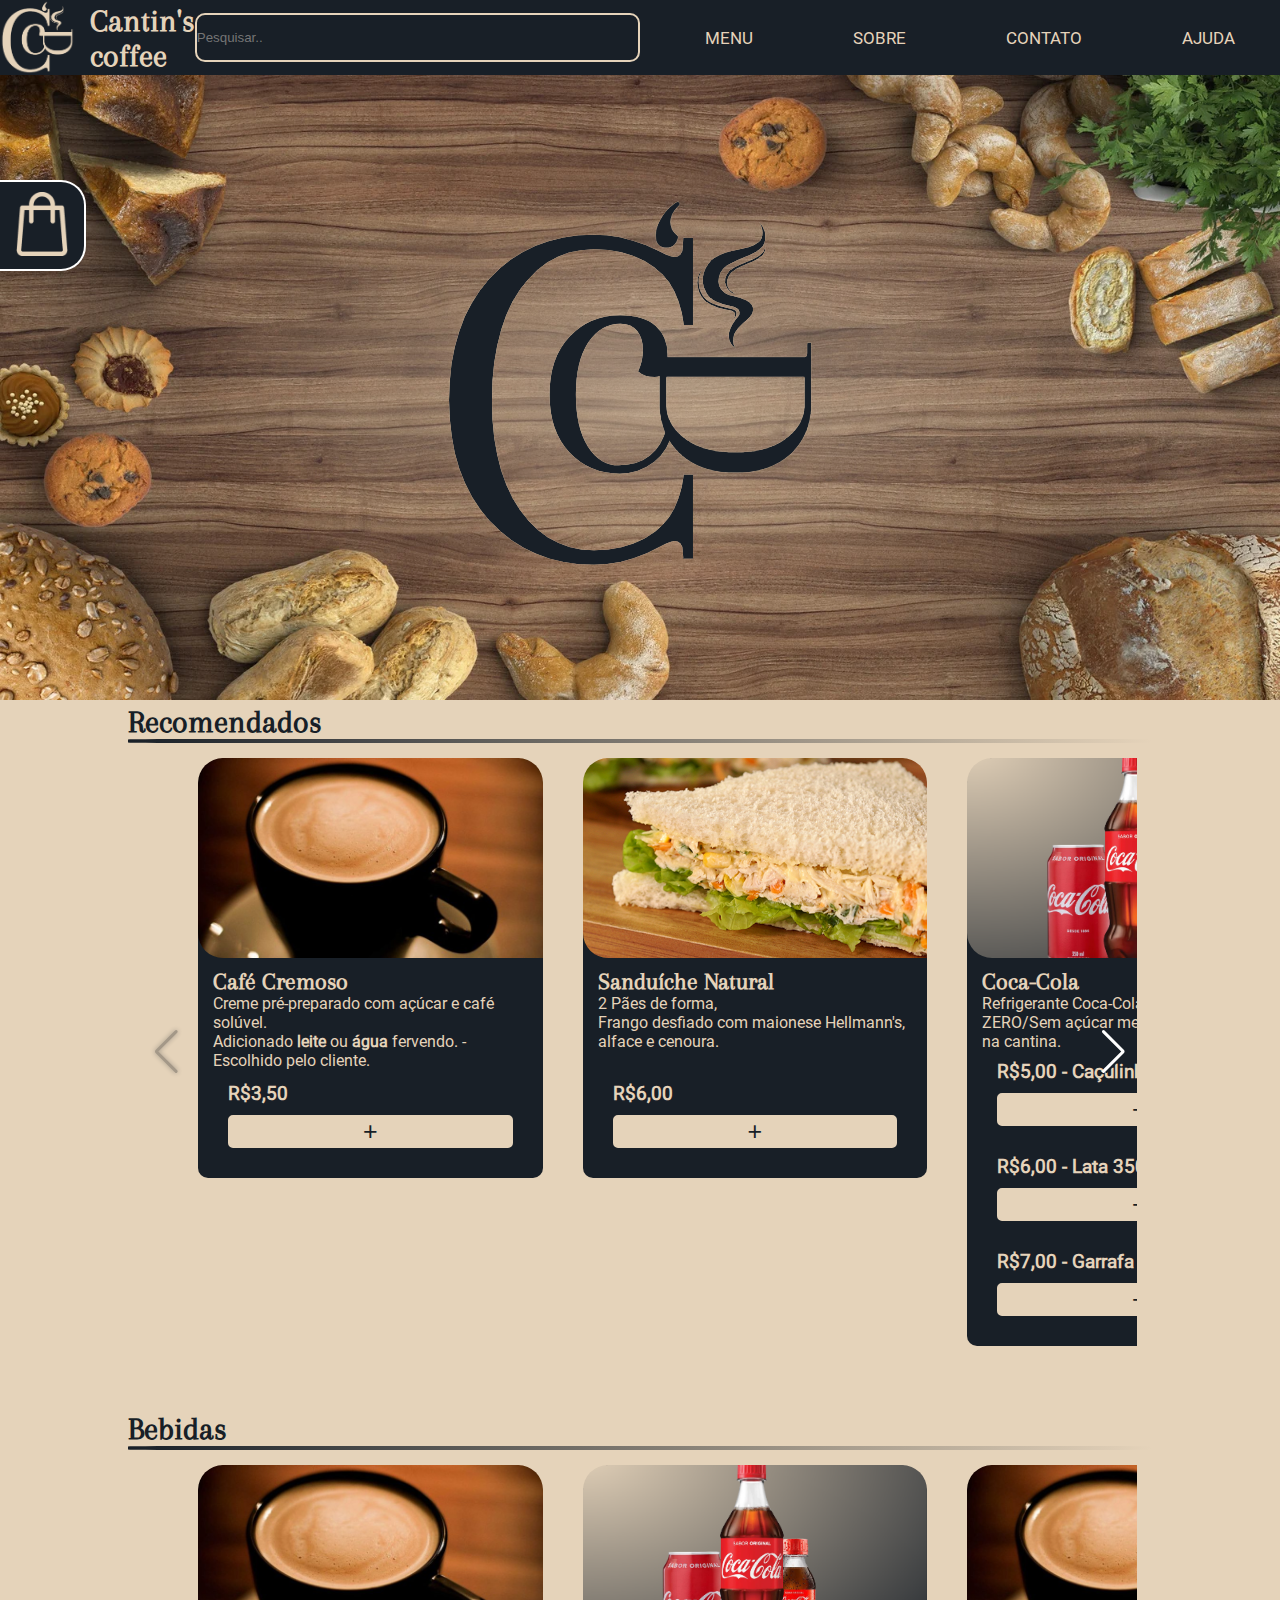
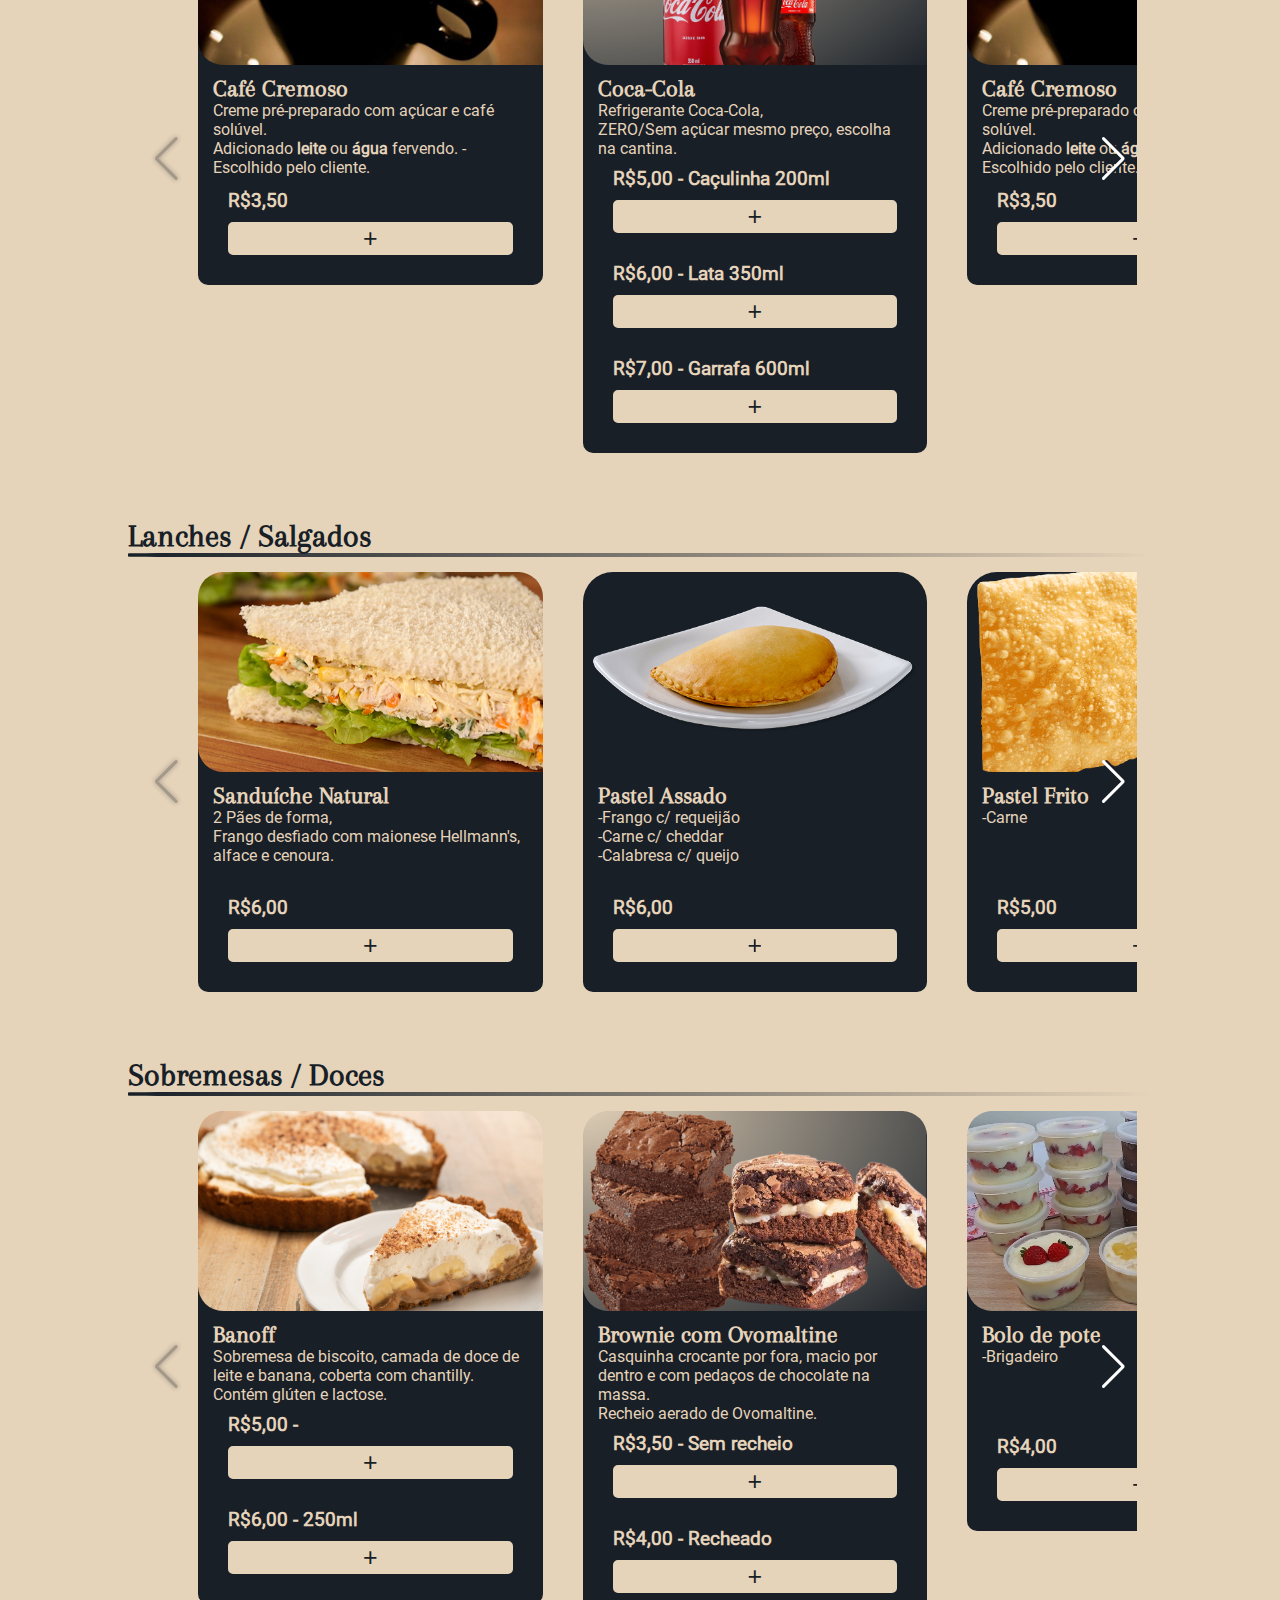
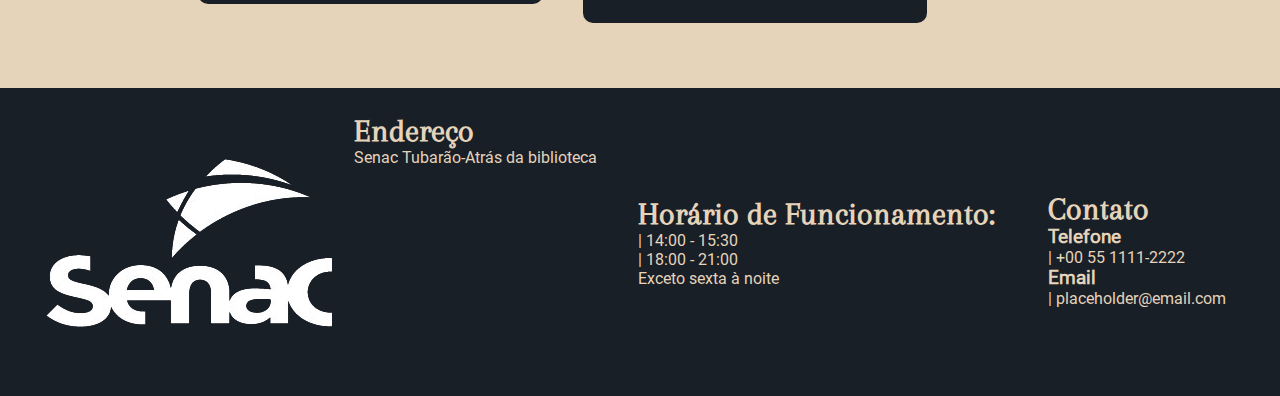
==== commit c457282f: "0.4" ====
--- a/cantina/index.html
+++ b/cantina/index.html
@@ -1,3 +1,15 @@
+<!--
+Trento 3,50
+Snickers 3,50
+Kikat 5
+
+Redbull 14
+Bally 473ml 10
+Àgua com/sem gás 3
+guaraná
+pepsi
+fanta
+-->
 <!DOCTYPE html>
 <html lang="pt-br">
 <head>
@@ -41,7 +53,7 @@
                     <span>Cantin's coffee</span>
                 </a>
             </h1>
-            <input type="search" placeholder="Pesquisar.." class="barra-pesquisa">
+            <input type="search" placeholder="Pesquisar.." class="barra-pesquisa" id="pesquisa">
             <menu>
                 <ul class="nav-list">
                     <li class="nav-item"><a href="#menu" class="nav-link">MENU</a></li>
@@ -137,7 +149,7 @@
                                             <div class="valores">
                                                 <div class="valor">
                                                     <h3 class="preco">R$<span class="menu-card-preco">5,00</span> - <span class="menu-card-tipo">Caçulinha 200ml</span></h3>
-                                                    <button id="coca-caçula" class="add-button" title="adicionar">+</button>
+                                                    <button id="coca-cacula" class="add-button" title="adicionar">+</button>
                                                 </div>
                                                 <div class="valor">
                                                     <h3 class="preco">R$<span class="menu-card-preco">6,00</span> - <span class="menu-card-tipo">Lata 350ml</span></h3>
@@ -356,7 +368,7 @@
                                             <div class="valores">
                                                 <div class="valor">
                                                     <h3 class="preco">R$<span class="menu-card-preco">5,00</span> - <span class="menu-card-tipo">Caçulinha 200ml</span></h3>
-                                                    <button id="coca-caçula" class="add-button" title="adicionar">+</button>
+                                                    <button id="coca-cacula" class="add-button" title="adicionar">+</button>
                                                 </div>
                                                 <div class="valor">
                                                     <h3 class="preco">R$<span class="menu-card-preco">6,00</span> - <span class="menu-card-tipo">Lata 350ml</span></h3>
@@ -1032,6 +1044,10 @@
                     <iframe src="https://www.google.com/maps/embed?pb=!1m18!1m12!1m3!1d521.3751773231862!2d-48.99959013743967!3d-28.468096346565492!2m3!1f0!2f0!3f0!3m2!1i1024!2i768!4f13.1!3m3!1m2!1s0x95214303350ac019%3A0x9a0bea4bedff7e82!2sFaculdade%20Senac%20Tubar%C3%A3o!5e0!3m2!1spt-PT!2sbr!4v1697587692860!5m2!1spt-PT!2sbr" width="245" height="200" style="border:0;" allowfullscreen="" loading="lazy" referrerpolicy="no-referrer-when-downgrade"></iframe>
                 </div>
             </article>
+            <article id="horario-de-funcionamento" class="horario">
+                <h1>Horário de Funcionamento: </h1>
+                <p>| 14:00 - 15:30<br>| 18:00 - 21:00<br>Exceto sexta à noite</p>
+            </article>
             <article id="faleconosco" class="faleconosco">
                 <h1>Contato</h1>
                 <h3>Telefone</h3>
--- a/cantina/css/style.css
+++ b/cantina/css/style.css
@@ -90,17 +90,15 @@
     height: 65%;
     width: 50%;
     padding: 20px 0;
-    margin: 0 25px;
     border-radius: 10px;
 }
 header menu{
     width: 50%;
-    padding: 25px;
 }
 header ul{
     display: flex;
     list-style: none;
-    justify-content: space-between;
+    justify-content: space-around;
     padding: 15px;
 }
 header ul li{
@@ -192,6 +190,13 @@
     .nav-link:hover{
         background-color: #e5d3ba;
         color: #181f27;
+    }
+    footer{
+        flex-direction: column !important;
+        justify-content: space-evenly !important;
+        align-items: start !important;
+        width: 100%;
+        padding: 50px;
     }
 }
 /*CORPO*/
@@ -570,4 +575,10 @@
 .sobre img{
     object-fit: scale-down;
     padding: 25px 15px 25px 0;
+}
+.horario{
+    padding: 15px 15px 15px 0;
+}
+.faleconosco{
+    padding: 15px 15px 0 0;
 }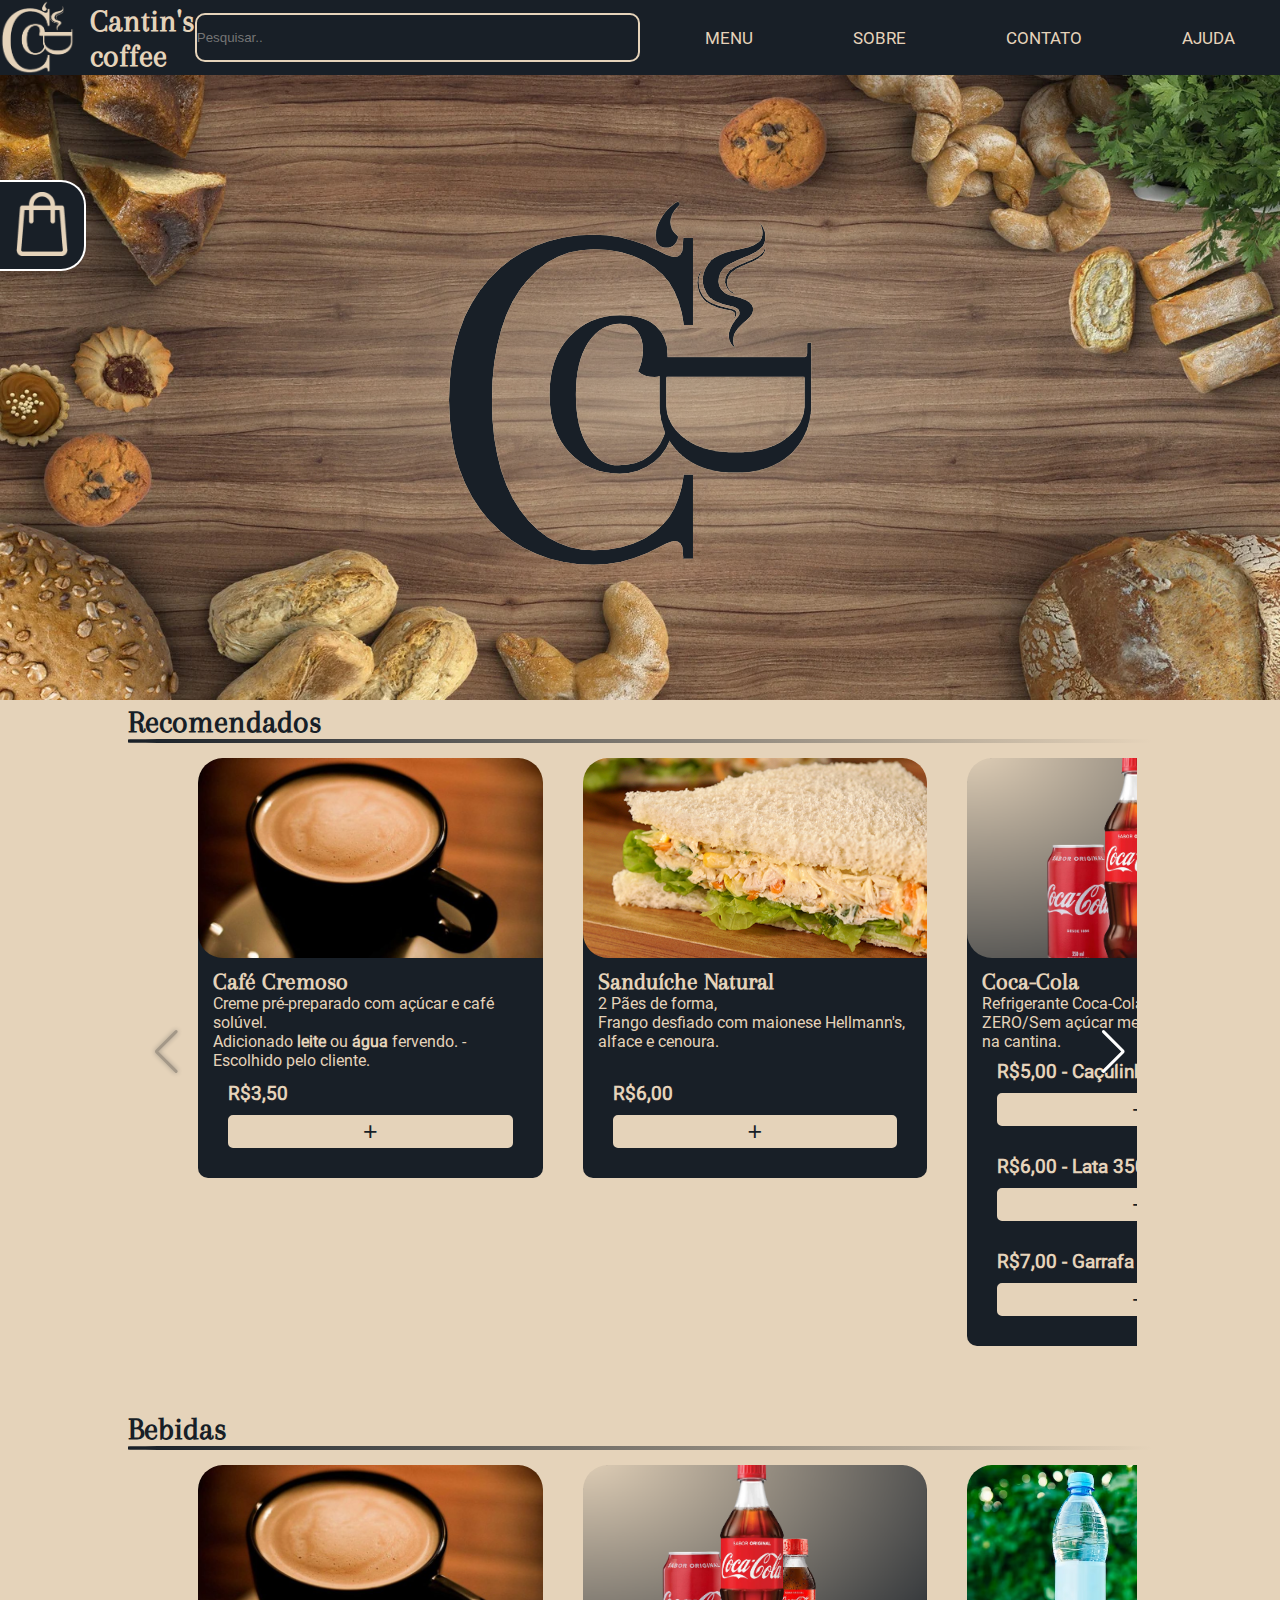
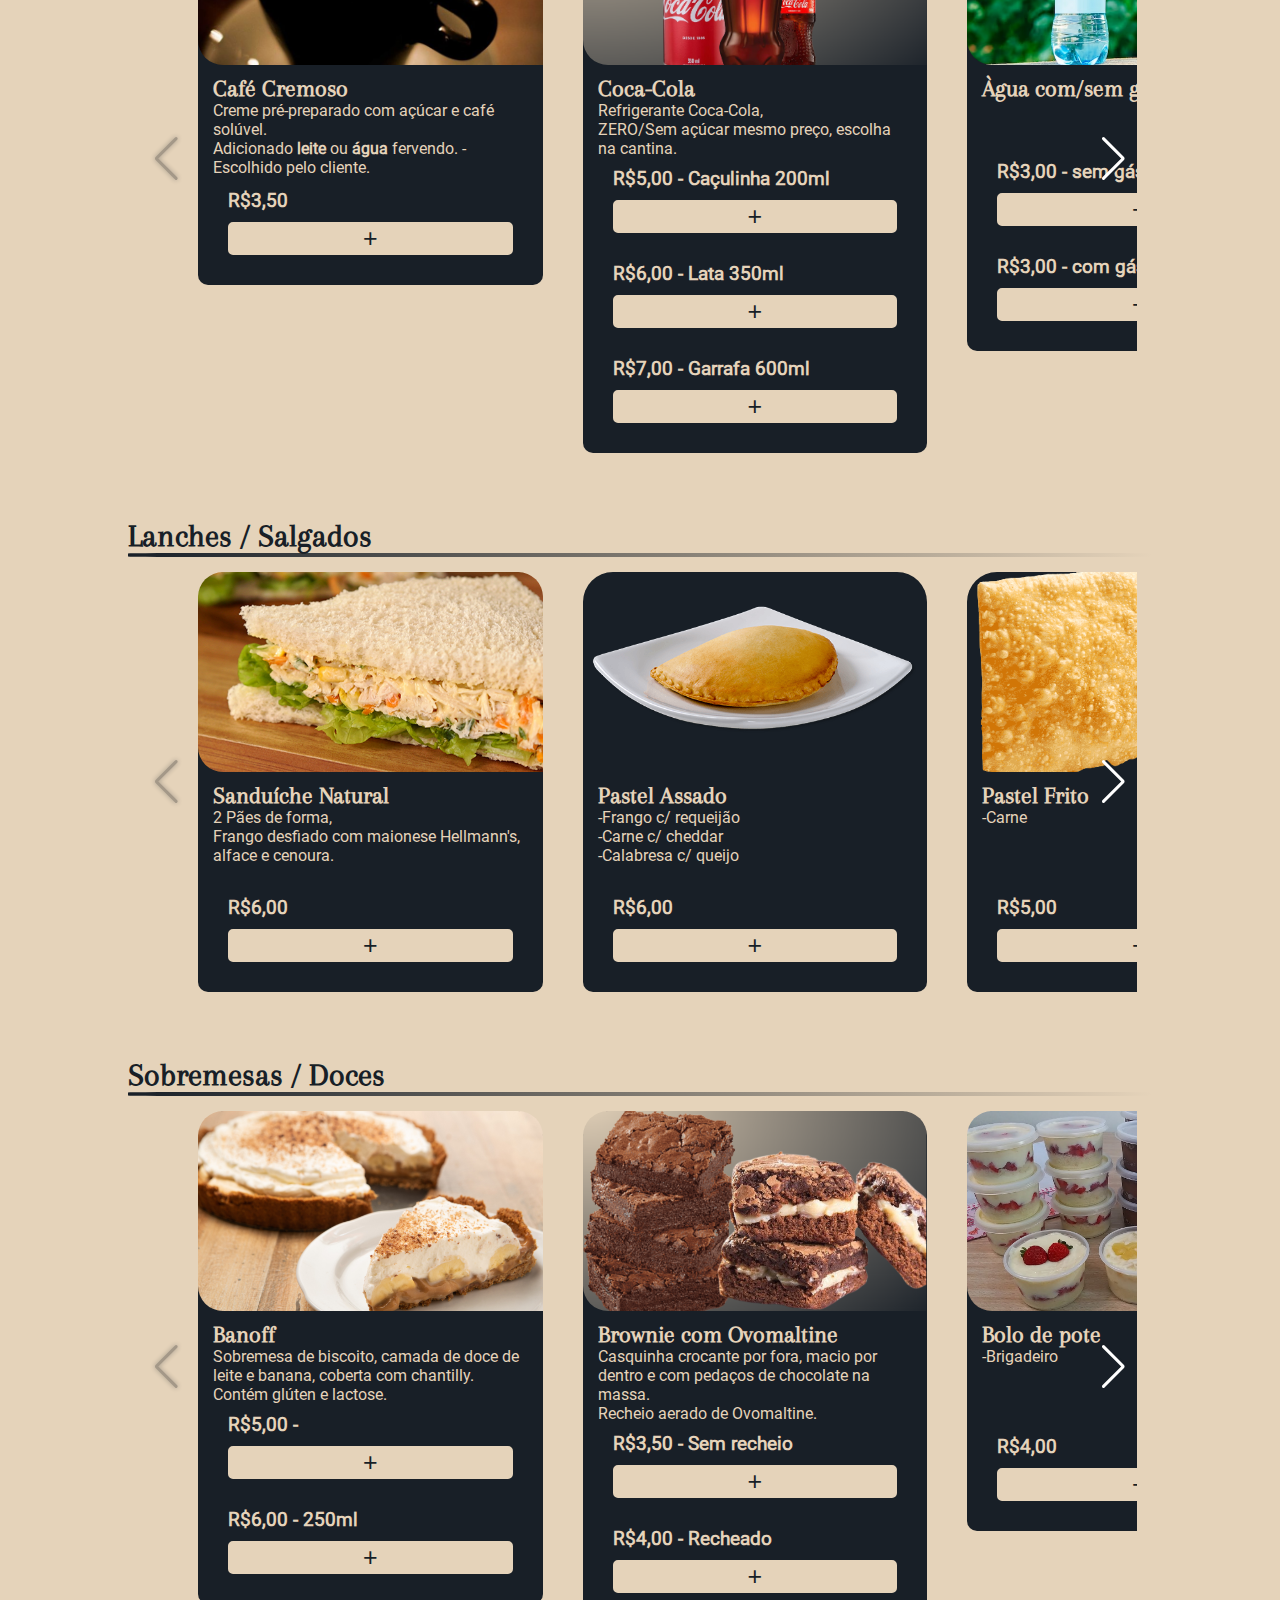
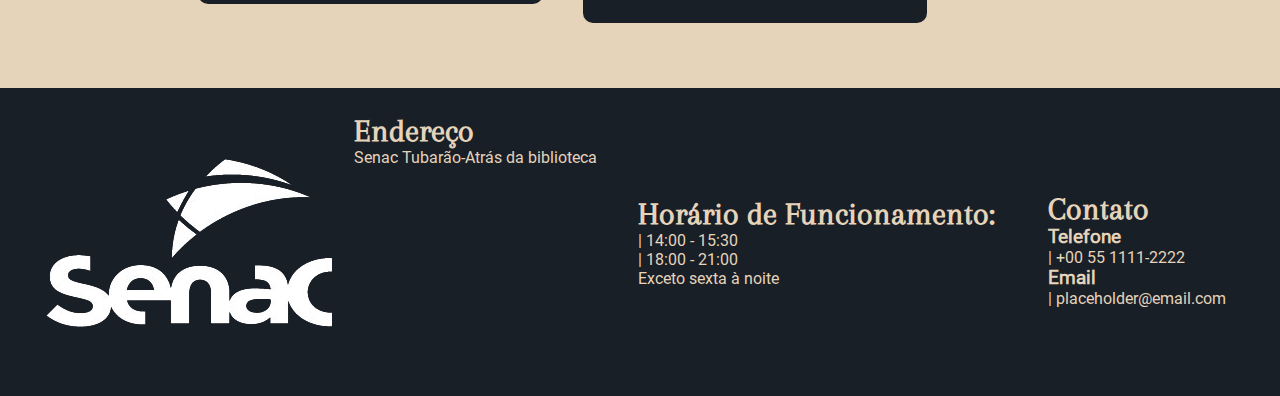
==== commit a1b0276f: "Placeholders replaced" ====
--- a/cantina/index.html
+++ b/cantina/index.html
@@ -1,15 +1,3 @@
-<!--
-Trento 3,50
-Snickers 3,50
-Kikat 5
-
-Redbull 14
-Bally 473ml 10
-Àgua com/sem gás 3
-guaraná
-pepsi
-fanta
--->
 <!DOCTYPE html>
 <html lang="pt-br">
 <head>
@@ -301,18 +289,18 @@
                                             <span class="overlay"></span>
                                             
                                             <div class="card-image">
-                                                <img src="images/empadao.jpg" alt="empadao" class="card-img">
-                                            </div>
-                                        </div>
-                                        <div class="card-content">
-                                            <div class="produto">
-                                                <h2 class="nome">Empadão</h2>
-                                                <p class="descricao">-Frango</p>
-                                            </div>
-                                            <div class="valores">
-                                                <div class="valor">
-                                                    <h3 class="preco">R$<span class="menu-card-preco">6,50</span></h3>
-                                                    <button id="empadao" class="add-button" title="adicionar">+</button>
+                                                <img src="images/snickers.png" alt="snickers" class="card-img">
+                                            </div>
+                                        </div>
+                                        <div class="card-content">
+                                            <div class="produto">
+                                                <h2 class="nome">Snickers</h2>
+                                                <p class="descricao">Chocolate Snickers</p>
+                                            </div>
+                                            <div class="valores">
+                                                <div class="valor">
+                                                    <h3 class="preco">R$<span class="menu-card-preco">3,50</span></h3>
+                                                    <button id="snickers" class="add-button" title="adicionar">+</button>
                                                 </div>
                                             </div>
                                         </div>
@@ -386,165 +374,151 @@
                                             <span class="overlay"></span>
                                             
                                             <div class="card-image">
-                                                <img src="images/cafe-cremoso.jpg" alt="cafe_cremoso" class="card-img">
-                                            </div>
-                                        </div>
-                                        <div class="card-content">
-                                            <div class="produto">
-                                                <h2 class="nome">Café Cremoso</h2>
-                                                <p class="descricao">Creme pré-preparado com açúcar e café solúvel.<br>Adicionado <strong>leite</strong> ou <strong>água</strong> fervendo. -Escolhido pelo cliente.</p>
-                                            </div>
-                                            <div class="valores">
-                                                <div class="valor">
-                                                    <h3 class="preco">R$<span class="menu-card-preco">3,50</span></h3>
-                                                    <button id="cafe-cremoso" class="add-button" title="adicionar">+</button>
-                                                </div>
-                                            </div>
-                                        </div>
-                                    </div>
-                                    <div class="card swiper-slide">
-                                        <div class="image-content">
-                                            <span class="overlay"></span>
-                                            
-                                            <div class="card-image">
-                                                <img src="images/cafe-cremoso.jpg" alt="cafe_cremoso" class="card-img">
-                                            </div>
-                                        </div>
-                                        <div class="card-content">
-                                            <div class="produto">
-                                                <h2 class="nome">Café Cremoso</h2>
-                                                <p class="descricao">Creme pré-preparado com açúcar e café solúvel.<br>Adicionado <strong>leite</strong> ou <strong>água</strong> fervendo. -Escolhido pelo cliente.</p>
-                                            </div>
-                                            <div class="valores">
-                                                <div class="valor">
-                                                    <h3 class="preco">R$<span class="menu-card-preco">3,50</span></h3>
-                                                    <button id="cafe-cremoso" class="add-button" title="adicionar">+</button>
-                                                </div>
-                                            </div>
-                                        </div>
-                                    </div>
-                                    <div class="card swiper-slide">
-                                        <div class="image-content">
-                                            <span class="overlay"></span>
-                                            
-                                            <div class="card-image">
-                                                <img src="images/cafe-cremoso.jpg" alt="cafe_cremoso" class="card-img">
-                                            </div>
-                                        </div>
-                                        <div class="card-content">
-                                            <div class="produto">
-                                                <h2 class="nome">Café Cremoso</h2>
-                                                <p class="descricao">Creme pré-preparado com açúcar e café solúvel.<br>Adicionado <strong>leite</strong> ou <strong>água</strong> fervendo. -Escolhido pelo cliente.</p>
-                                            </div>
-                                            <div class="valores">
-                                                <div class="valor">
-                                                    <h3 class="preco">R$<span class="menu-card-preco">3,50</span></h3>
-                                                    <button id="cafe-cremoso" class="add-button" title="adicionar">+</button>
-                                                </div>
-                                            </div>
-                                        </div>
-                                    </div>
-                                    <div class="card swiper-slide">
-                                        <div class="image-content">
-                                            <span class="overlay"></span>
-                                            
-                                            <div class="card-image">
-                                                <img src="images/cafe-cremoso.jpg" alt="cafe_cremoso" class="card-img">
-                                            </div>
-                                        </div>
-                                        <div class="card-content">
-                                            <div class="produto">
-                                                <h2 class="nome">Café Cremoso</h2>
-                                                <p class="descricao">Creme pré-preparado com açúcar e café solúvel.<br>Adicionado <strong>leite</strong> ou <strong>água</strong> fervendo. -Escolhido pelo cliente.</p>
-                                            </div>
-                                            <div class="valores">
-                                                <div class="valor">
-                                                    <h3 class="preco">R$<span class="menu-card-preco">3,50</span></h3>
-                                                    <button id="cafe-cremoso" class="add-button" title="adicionar">+</button>
-                                                </div>
-                                            </div>
-                                        </div>
-                                    </div>
-                                    <div class="card swiper-slide">
-                                        <div class="image-content">
-                                            <span class="overlay"></span>
-                                            
-                                            <div class="card-image">
-                                                <img src="images/cafe-cremoso.jpg" alt="cafe_cremoso" class="card-img">
-                                            </div>
-                                        </div>
-                                        <div class="card-content">
-                                            <div class="produto">
-                                                <h2 class="nome">Café Cremoso</h2>
-                                                <p class="descricao">Creme pré-preparado com açúcar e café solúvel.<br>Adicionado <strong>leite</strong> ou <strong>água</strong> fervendo. -Escolhido pelo cliente.</p>
-                                            </div>
-                                            <div class="valores">
-                                                <div class="valor">
-                                                    <h3 class="preco">R$<span class="menu-card-preco">3,50</span></h3>
-                                                    <button id="cafe-cremoso" class="add-button" title="adicionar">+</button>
-                                                </div>
-                                            </div>
-                                        </div>
-                                    </div>
-                                    <div class="card swiper-slide">
-                                        <div class="image-content">
-                                            <span class="overlay"></span>
-                                            
-                                            <div class="card-image">
-                                                <img src="images/cafe-cremoso.jpg" alt="cafe_cremoso" class="card-img">
-                                            </div>
-                                        </div>
-                                        <div class="card-content">
-                                            <div class="produto">
-                                                <h2 class="nome">Café Cremoso</h2>
-                                                <p class="descricao">Creme pré-preparado com açúcar e café solúvel.<br>Adicionado <strong>leite</strong> ou <strong>água</strong> fervendo. -Escolhido pelo cliente.</p>
-                                            </div>
-                                            <div class="valores">
-                                                <div class="valor">
-                                                    <h3 class="preco">R$<span class="menu-card-preco">3,50</span></h3>
-                                                    <button id="cafe-cremoso" class="add-button" title="adicionar">+</button>
-                                                </div>
-                                            </div>
-                                        </div>
-                                    </div>
-                                    <div class="card swiper-slide">
-                                        <div class="image-content">
-                                            <span class="overlay"></span>
-                                            
-                                            <div class="card-image">
-                                                <img src="images/cafe-cremoso.jpg" alt="cafe_cremoso" class="card-img">
-                                            </div>
-                                        </div>
-                                        <div class="card-content">
-                                            <div class="produto">
-                                                <h2 class="nome">Café Cremoso</h2>
-                                                <p class="descricao">Creme pré-preparado com açúcar e café solúvel.<br>Adicionado <strong>leite</strong> ou <strong>água</strong> fervendo. -Escolhido pelo cliente.</p>
-                                            </div>
-                                            <div class="valores">
-                                                <div class="valor">
-                                                    <h3 class="preco">R$<span class="menu-card-preco">3,50</span></h3>
-                                                    <button id="cafe-cremoso" class="add-button" title="adicionar">+</button>
-                                                </div>
-                                            </div>
-                                        </div>
-                                    </div>
-                                    <div class="card swiper-slide">
-                                        <div class="image-content">
-                                            <span class="overlay"></span>
-                                            
-                                            <div class="card-image">
-                                                <img src="images/cafe-cremoso.jpg" alt="cafe_cremoso" class="card-img">
-                                            </div>
-                                        </div>
-                                        <div class="card-content">
-                                            <div class="produto">
-                                                <h2 class="nome">Café Cremoso</h2>
-                                                <p class="descricao">Creme pré-preparado com açúcar e café solúvel.<br>Adicionado <strong>leite</strong> ou <strong>água</strong> fervendo. -Escolhido pelo cliente.</p>
-                                            </div>
-                                            <div class="valores">
-                                                <div class="valor">
-                                                    <h3 class="preco">R$<span class="menu-card-preco">3,50</span></h3>
-                                                    <button id="cafe-cremoso" class="add-button" title="adicionar">+</button>
+                                                <img src="images/agua.png" alt="agua" class="card-img">
+                                            </div>
+                                        </div>
+                                        <div class="card-content">
+                                            <div class="produto">
+                                                <h2 class="nome">Àgua com/sem gás 3</h2>
+                                                <p class="descricao"></p>
+                                            </div>
+                                            <div class="valores">
+                                                <div class="valor">
+                                                    <h3 class="preco">R$<span class="menu-card-preco">3,00</span> - <span class="menu-card-tipo">sem gás</span></h3>
+                                                    <button id="agua-sem-gas" class="add-button" title="adicionar">+</button>
+                                                </div>
+                                                <div class="valor">
+                                                    <h3 class="preco">R$<span class="menu-card-preco">3,00</span> - <span class="menu-card-tipo">com gás</span></h3>
+                                                    <button id="agua-com-gas" class="add-button" title="adicionar">+</button>
+                                                </div>
+                                            </div>
+                                        </div>
+                                    </div>
+                                    <div class="card swiper-slide">
+                                        <div class="image-content">
+                                            <span class="overlay"></span>
+                                            
+                                            <div class="card-image">
+                                                <img src="images/redbull.jpg" alt="redbull_energy_drink" class="card-img">
+                                            </div>
+                                        </div>
+                                        <div class="card-content">
+                                            <div class="produto">
+                                                <h2 class="nome">RedBull</h2>
+                                                <p class="descricao">Energético</p>
+                                            </div>
+                                            <div class="valores">
+                                                <div class="valor">
+                                                    <h3 class="preco">R$<span class="menu-card-preco">14,00</span></h3>
+                                                    <button id="redbull" class="add-button" title="adicionar">+</button>
+                                                </div>
+                                            </div>
+                                        </div>
+                                    </div>
+                                    <div class="card swiper-slide">
+                                        <div class="image-content">
+                                            <span class="overlay"></span>
+                                            
+                                            <div class="card-image">
+                                                <img src="images/baly.jpg" alt="baly_energy_drink" class="card-img">
+                                            </div>
+                                        </div>
+                                        <div class="card-content">
+                                            <div class="produto">
+                                                <h2 class="nome">Baly</h2>
+                                                <p class="descricao">Energético</p>
+                                            </div>
+                                            <div class="valores">
+                                                <div class="valor">
+                                                    <h3 class="preco">R$<span class="menu-card-preco">10,00</span> - <span class="menu-card-tipo">lata 473ml</span></h3>
+                                                    <button id="baly" class="add-button" title="adicionar">+</button>
+                                                </div>
+                                            </div>
+                                        </div>
+                                    </div>
+                                    <div class="card swiper-slide">
+                                        <div class="image-content">
+                                            <span class="overlay"></span>
+                                            
+                                            <div class="card-image">
+                                                <img src="images/guarana.jpg" alt="guarana_antartica" class="card-img">
+                                            </div>
+                                        </div>
+                                        <div class="card-content">
+                                            <div class="produto">
+                                                <h2 class="nome">Guaraná Antarctica</h2>
+                                                <p class="descricao">Refrigerante Guaraná Antarctica.</p>
+                                            </div>
+                                            <div class="valores">
+                                                <div class="valor">
+                                                    <h3 class="preco">R$<span class="menu-card-preco">5,00</span> - <span class="menu-card-tipo">Caçulinha 200ml</span></h3>
+                                                    <button id="guarana-cacula" class="add-button" title="adicionar">+</button>
+                                                </div>
+                                                <div class="valor">
+                                                    <h3 class="preco">R$<span class="menu-card-preco">6,00</span> - <span class="menu-card-tipo">Lata 350ml</span></h3>
+                                                    <button id="guarana-lata" class="add-button" title="adicionar">+</button>
+                                                </div>
+                                                <div class="valor">
+                                                    <h3 class="preco">R$<span class="menu-card-preco">7,00</span> - <span class="menu-card-tipo">Garrafa 600ml</span></h3>
+                                                    <button id="guarana-garrafa" class="add-button" title="adicionar">+</button>
+                                                </div>
+                                            </div>
+                                        </div>
+                                    </div>
+                                    <div class="card swiper-slide">
+                                        <div class="image-content">
+                                            <span class="overlay"></span>
+                                            
+                                            <div class="card-image">
+                                                <img src="images/pepsi.JPG" alt="pepsi" class="card-img">
+                                            </div>
+                                        </div>
+                                        <div class="card-content">
+                                            <div class="produto">
+                                                <h2 class="nome">Pepsi</h2>
+                                                <p class="descricao">Refrigerante Pepsi, Pepsi Twist e Pepsi Black -Escolha na cantina.</p>
+                                            </div>
+                                            <div class="valores">
+                                                <div class="valor">
+                                                    <h3 class="preco">R$<span class="menu-card-preco">5,00</span> - <span class="menu-card-tipo">Caçulinha 200ml</span></h3>
+                                                    <button id="pepsi-cacula" class="add-button" title="adicionar">+</button>
+                                                </div>
+                                                <div class="valor">
+                                                    <h3 class="preco">R$<span class="menu-card-preco">6,00</span> - <span class="menu-card-tipo">Lata 350ml</span></h3>
+                                                    <button id="pepsi-lata" class="add-button" title="adicionar">+</button>
+                                                </div>
+                                                <div class="valor">
+                                                    <h3 class="preco">R$<span class="menu-card-preco">7,00</span> - <span class="menu-card-tipo">Garrafa 600ml</span></h3>
+                                                    <button id="pepsi-garrafa" class="add-button" title="adicionar">+</button>
+                                                </div>
+                                            </div>
+                                        </div>
+                                    </div>
+                                    <div class="card swiper-slide">
+                                        <div class="image-content">
+                                            <span class="overlay"></span>
+                                            
+                                            <div class="card-image">
+                                                <img src="images/fanta.JPG" alt="fanta" class="card-img">
+                                            </div>
+                                        </div>
+                                        <div class="card-content">
+                                            <div class="produto">
+                                                <h2 class="nome">Fanta</h2>
+                                                <p class="descricao">Refrigerante Fanta.</p>
+                                            </div>
+                                            <div class="valores">
+                                                <div class="valor">
+                                                    <h3 class="preco">R$<span class="menu-card-preco">5,00</span> - <span class="menu-card-tipo">Caçulinha 200ml</span></h3>
+                                                    <button id="fanta-cacula" class="add-button" title="adicionar">+</button>
+                                                </div>
+                                                <div class="valor">
+                                                    <h3 class="preco">R$<span class="menu-card-preco">6,00</span> - <span class="menu-card-tipo">Lata 350ml</span></h3>
+                                                    <button id="fanta-lata" class="add-button" title="adicionar">+</button>
+                                                </div>
+                                                <div class="valor">
+                                                    <h3 class="preco">R$<span class="menu-card-preco">7,00</span> - <span class="menu-card-tipo">Garrafa 600ml</span></h3>
+                                                    <button id="fanta-garrafa" class="add-button" title="adicionar">+</button>
                                                 </div>
                                             </div>
                                         </div>
@@ -668,132 +642,6 @@
                                             </div>
                                         </div>
                                     </div>
-                                    <div class="card swiper-slide">
-                                        <div class="image-content">
-                                            <span class="overlay"></span>
-                                            
-                                            <div class="card-image">
-                                                <img src="images/cafe-cremoso.jpg" alt="cafe_cremoso" class="card-img">
-                                            </div>
-                                        </div>
-                                        <div class="card-content">
-                                            <div class="produto">
-                                                <h2 class="nome">Café Cremoso</h2>
-                                                <p class="descricao">Creme pré-preparado com açúcar e café solúvel.<br>Adicionado <strong>leite</strong> ou <strong>água</strong> fervendo. -Escolhido pelo cliente.</p>
-                                            </div>
-                                            <div class="valores">
-                                                <div class="valor">
-                                                    <h3 class="preco">R$<span class="menu-card-preco">3,50</span></h3>
-                                                    <button id="cafe-cremoso" class="add-button" title="adicionar">+</button>
-                                                </div>
-                                            </div>
-                                        </div>
-                                    </div>
-                                    <div class="card swiper-slide">
-                                        <div class="image-content">
-                                            <span class="overlay"></span>
-                                            
-                                            <div class="card-image">
-                                                <img src="images/cafe-cremoso.jpg" alt="cafe_cremoso" class="card-img">
-                                            </div>
-                                        </div>
-                                        <div class="card-content">
-                                            <div class="produto">
-                                                <h2 class="nome">Café Cremoso</h2>
-                                                <p class="descricao">Creme pré-preparado com açúcar e café solúvel.<br>Adicionado <strong>leite</strong> ou <strong>água</strong> fervendo. -Escolhido pelo cliente.</p>
-                                            </div>
-                                            <div class="valores">
-                                                <div class="valor">
-                                                    <h3 class="preco">R$<span class="menu-card-preco">3,50</span></h3>
-                                                    <button id="cafe-cremoso" class="add-button" title="adicionar">+</button>
-                                                </div>
-                                            </div>
-                                        </div>
-                                    </div>
-                                    <div class="card swiper-slide">
-                                        <div class="image-content">
-                                            <span class="overlay"></span>
-                                            
-                                            <div class="card-image">
-                                                <img src="images/cafe-cremoso.jpg" alt="cafe_cremoso" class="card-img">
-                                            </div>
-                                        </div>
-                                        <div class="card-content">
-                                            <div class="produto">
-                                                <h2 class="nome">Café Cremoso</h2>
-                                                <p class="descricao">Creme pré-preparado com açúcar e café solúvel.<br>Adicionado <strong>leite</strong> ou <strong>água</strong> fervendo. -Escolhido pelo cliente.</p>
-                                            </div>
-                                            <div class="valores">
-                                                <div class="valor">
-                                                    <h3 class="preco">R$<span class="menu-card-preco">3,50</span></h3>
-                                                    <button id="cafe-cremoso" class="add-button" title="adicionar">+</button>
-                                                </div>
-                                            </div>
-                                        </div>
-                                    </div>
-                                    <div class="card swiper-slide">
-                                        <div class="image-content">
-                                            <span class="overlay"></span>
-                                            
-                                            <div class="card-image">
-                                                <img src="images/cafe-cremoso.jpg" alt="cafe_cremoso" class="card-img">
-                                            </div>
-                                        </div>
-                                        <div class="card-content">
-                                            <div class="produto">
-                                                <h2 class="nome">Café Cremoso</h2>
-                                                <p class="descricao">Creme pré-preparado com açúcar e café solúvel.<br>Adicionado <strong>leite</strong> ou <strong>água</strong> fervendo. -Escolhido pelo cliente.</p>
-                                            </div>
-                                            <div class="valores">
-                                                <div class="valor">
-                                                    <h3 class="preco">R$<span class="menu-card-preco">3,50</span></h3>
-                                                    <button id="cafe-cremoso" class="add-button" title="adicionar">+</button>
-                                                </div>
-                                            </div>
-                                        </div>
-                                    </div>
-                                    <div class="card swiper-slide">
-                                        <div class="image-content">
-                                            <span class="overlay"></span>
-                                            
-                                            <div class="card-image">
-                                                <img src="images/cafe-cremoso.jpg" alt="cafe_cremoso" class="card-img">
-                                            </div>
-                                        </div>
-                                        <div class="card-content">
-                                            <div class="produto">
-                                                <h2 class="nome">Café Cremoso</h2>
-                                                <p class="descricao">Creme pré-preparado com açúcar e café solúvel.<br>Adicionado <strong>leite</strong> ou <strong>água</strong> fervendo. -Escolhido pelo cliente.</p>
-                                            </div>
-                                            <div class="valores">
-                                                <div class="valor">
-                                                    <h3 class="preco">R$<span class="menu-card-preco">3,50</span></h3>
-                                                    <button id="cafe-cremoso" class="add-button" title="adicionar">+</button>
-                                                </div>
-                                            </div>
-                                        </div>
-                                    </div>
-                                    <div class="card swiper-slide">
-                                        <div class="image-content">
-                                            <span class="overlay"></span>
-                                            
-                                            <div class="card-image">
-                                                <img src="images/cafe-cremoso.jpg" alt="cafe_cremoso" class="card-img">
-                                            </div>
-                                        </div>
-                                        <div class="card-content">
-                                            <div class="produto">
-                                                <h2 class="nome">Café Cremoso</h2>
-                                                <p class="descricao">Creme pré-preparado com açúcar e café solúvel.<br>Adicionado <strong>leite</strong> ou <strong>água</strong> fervendo. -Escolhido pelo cliente.</p>
-                                            </div>
-                                            <div class="valores">
-                                                <div class="valor">
-                                                    <h3 class="preco">R$<span class="menu-card-preco">3,50</span></h3>
-                                                    <button id="cafe-cremoso" class="add-button" title="adicionar">+</button>
-                                                </div>
-                                            </div>
-                                        </div>
-                                    </div>
                                 </div>
                             </div>
                             <div class="swiper-button-next swiper-button-next-lanches swiper-navBtn"></div>
@@ -905,123 +753,60 @@
                                             <span class="overlay"></span>
                                             
                                             <div class="card-image">
-                                                <img src="images/cafe-cremoso.jpg" alt="cafe_cremoso" class="card-img">
-                                            </div>
-                                        </div>
-                                        <div class="card-content">
-                                            <div class="produto">
-                                                <h2 class="nome">Café Cremoso</h2>
-                                                <p class="descricao">Creme pré-preparado com açúcar e café solúvel.<br>Adicionado <strong>leite</strong> ou <strong>água</strong> fervendo. -Escolhido pelo cliente.</p>
+                                                <img src="images/trento.jpg" alt="trento" class="card-img">
+                                            </div>
+                                        </div>
+                                        <div class="card-content">
+                                            <div class="produto">
+                                                <h2 class="nome">Trento</h2>
+                                                <p class="descricao">Chocolate trento</p>
                                             </div>
                                             <div class="valores">
                                                 <div class="valor">
                                                     <h3 class="preco">R$<span class="menu-card-preco">3,50</span></h3>
-                                                    <button id="cafe-cremoso" class="add-button" title="adicionar">+</button>
-                                                </div>
-                                            </div>
-                                        </div>
-                                    </div>
-                                    <div class="card swiper-slide">
-                                        <div class="image-content">
-                                            <span class="overlay"></span>
-                                            
-                                            <div class="card-image">
-                                                <img src="images/cafe-cremoso.jpg" alt="cafe_cremoso" class="card-img">
-                                            </div>
-                                        </div>
-                                        <div class="card-content">
-                                            <div class="produto">
-                                                <h2 class="nome">Café Cremoso</h2>
-                                                <p class="descricao">Creme pré-preparado com açúcar e café solúvel.<br>Adicionado <strong>leite</strong> ou <strong>água</strong> fervendo. -Escolhido pelo cliente.</p>
+                                                    <button id="trento" class="add-button" title="adicionar">+</button>
+                                                </div>
+                                            </div>
+                                        </div>
+                                    </div>
+                                    <div class="card swiper-slide">
+                                        <div class="image-content">
+                                            <span class="overlay"></span>
+                                            
+                                            <div class="card-image">
+                                                <img src="images/kitkat.png" alt="kitkat" class="card-img">
+                                            </div>
+                                        </div>
+                                        <div class="card-content">
+                                            <div class="produto">
+                                                <h2 class="nome">KitKat</h2>
+                                                <p class="descricao">Chocolate KitKat</p>
+                                            </div>
+                                            <div class="valores">
+                                                <div class="valor">
+                                                    <h3 class="preco">R$<span class="menu-card-preco">5,00</span></h3>
+                                                    <button id="kitkat" class="add-button" title="adicionar">+</button>
+                                                </div>
+                                            </div>
+                                        </div>
+                                    </div>
+                                    <div class="card swiper-slide">
+                                        <div class="image-content">
+                                            <span class="overlay"></span>
+                                            
+                                            <div class="card-image">
+                                                <img src="images/snickers.png" alt="snickers" class="card-img">
+                                            </div>
+                                        </div>
+                                        <div class="card-content">
+                                            <div class="produto">
+                                                <h2 class="nome">Snickers</h2>
+                                                <p class="descricao">Chocolate Snickers</p>
                                             </div>
                                             <div class="valores">
                                                 <div class="valor">
                                                     <h3 class="preco">R$<span class="menu-card-preco">3,50</span></h3>
-                                                    <button id="cafe-cremoso" class="add-button" title="adicionar">+</button>
-                                                </div>
-                                            </div>
-                                        </div>
-                                    </div>
-                                    <div class="card swiper-slide">
-                                        <div class="image-content">
-                                            <span class="overlay"></span>
-                                            
-                                            <div class="card-image">
-                                                <img src="images/cafe-cremoso.jpg" alt="cafe_cremoso" class="card-img">
-                                            </div>
-                                        </div>
-                                        <div class="card-content">
-                                            <div class="produto">
-                                                <h2 class="nome">Café Cremoso</h2>
-                                                <p class="descricao">Creme pré-preparado com açúcar e café solúvel.<br>Adicionado <strong>leite</strong> ou <strong>água</strong> fervendo. -Escolhido pelo cliente.</p>
-                                            </div>
-                                            <div class="valores">
-                                                <div class="valor">
-                                                    <h3 class="preco">R$<span class="menu-card-preco">3,50</span></h3>
-                                                    <button id="cafe-cremoso" class="add-button" title="adicionar">+</button>
-                                                </div>
-                                            </div>
-                                        </div>
-                                    </div>
-                                    <div class="card swiper-slide">
-                                        <div class="image-content">
-                                            <span class="overlay"></span>
-                                            
-                                            <div class="card-image">
-                                                <img src="images/cafe-cremoso.jpg" alt="cafe_cremoso" class="card-img">
-                                            </div>
-                                        </div>
-                                        <div class="card-content">
-                                            <div class="produto">
-                                                <h2 class="nome">Café Cremoso</h2>
-                                                <p class="descricao">Creme pré-preparado com açúcar e café solúvel.<br>Adicionado <strong>leite</strong> ou <strong>água</strong> fervendo. -Escolhido pelo cliente.</p>
-                                            </div>
-                                            <div class="valores">
-                                                <div class="valor">
-                                                    <h3 class="preco">R$<span class="menu-card-preco">3,50</span></h3>
-                                                    <button id="cafe-cremoso" class="add-button" title="adicionar">+</button>
-                                                </div>
-                                            </div>
-                                        </div>
-                                    </div>
-                                    <div class="card swiper-slide">
-                                        <div class="image-content">
-                                            <span class="overlay"></span>
-                                            
-                                            <div class="card-image">
-                                                <img src="images/cafe-cremoso.jpg" alt="cafe_cremoso" class="card-img">
-                                            </div>
-                                        </div>
-                                        <div class="card-content">
-                                            <div class="produto">
-                                                <h2 class="nome">Café Cremoso</h2>
-                                                <p class="descricao">Creme pré-preparado com açúcar e café solúvel.<br>Adicionado <strong>leite</strong> ou <strong>água</strong> fervendo. -Escolhido pelo cliente.</p>
-                                            </div>
-                                            <div class="valores">
-                                                <div class="valor">
-                                                    <h3 class="preco">R$<span class="menu-card-preco">3,50</span></h3>
-                                                    <button id="cafe-cremoso" class="add-button" title="adicionar">+</button>
-                                                </div>
-                                            </div>
-                                        </div>
-                                    </div>
-                                    <div class="card swiper-slide">
-                                        <div class="image-content">
-                                            <span class="overlay"></span>
-                                            
-                                            <div class="card-image">
-                                                <img src="images/cafe-cremoso.jpg" alt="cafe_cremoso" class="card-img">
-                                            </div>
-                                        </div>
-                                        <div class="card-content">
-                                            <div class="produto">
-                                                <h2 class="nome">Café Cremoso</h2>
-                                                <p class="descricao">Creme pré-preparado com açúcar e café solúvel.<br>Adicionado <strong>leite</strong> ou <strong>água</strong> fervendo. -Escolhido pelo cliente.</p>
-                                            </div>
-                                            <div class="valores">
-                                                <div class="valor">
-                                                    <h3 class="preco">R$<span class="menu-card-preco">3,50</span></h3>
-                                                    <button id="cafe-cremoso" class="add-button" title="adicionar">+</button>
+                                                    <button id="snickers" class="add-button" title="adicionar">+</button>
                                                 </div>
                                             </div>
                                         </div>
